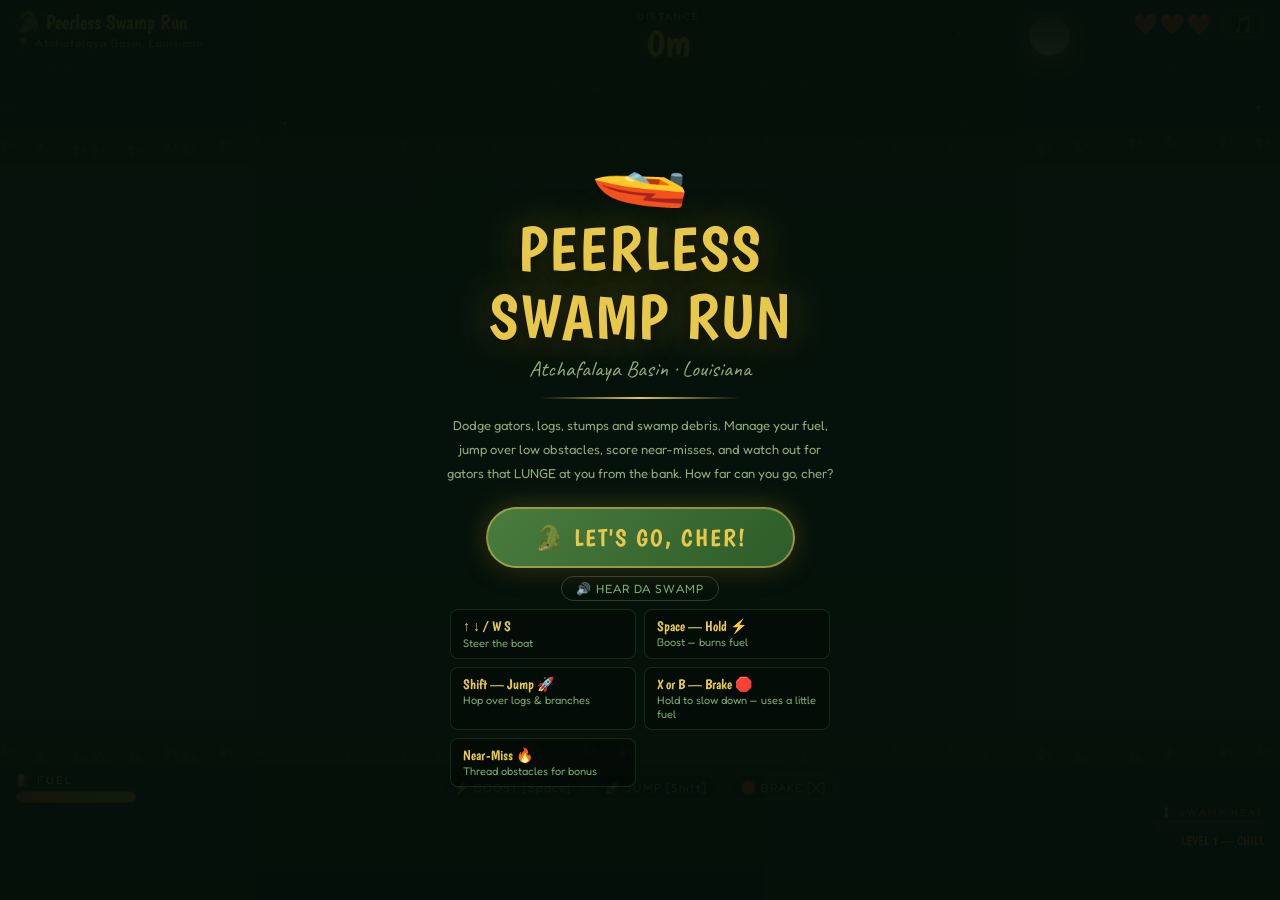
==== index.html @ fcd6c46b "Add files via upload" ====
<!DOCTYPE html>
<html lang="en">
<head>
<meta charset="UTF-8">
<meta name="viewport" content="width=device-width, initial-scale=1.0, user-scalable=no">
<title>Peerless Swamp Run</title>
<style>
  @import url('https://fonts.googleapis.com/css2?family=Boogaloo&family=Caveat:wght@700&family=Fredoka+One&display=swap');
  *{box-sizing:border-box;margin:0;padding:0;}
  body{background:#06100a;overflow:hidden;font-family:'Fredoka One',cursive;}
  canvas{display:block;position:fixed;inset:0;}

  #hud{position:fixed;top:0;left:0;right:0;padding:10px 16px;display:flex;justify-content:space-between;align-items:flex-start;z-index:20;pointer-events:none;background:linear-gradient(180deg,rgba(6,16,10,.92)0%,transparent 100%);}
  #hud-left{display:flex;flex-direction:column;gap:2px;}
  #game-title{font-family:'Boogaloo',cursive;font-size:20px;color:#e8c84a;text-shadow:0 0 14px rgba(232,200,74,.4);}
  #hud-zone{font-size:11px;color:#7aad6a;letter-spacing:1px;}
  #hud-center{text-align:center;}
  #score-label{font-size:10px;color:#7aad6a;letter-spacing:2px;text-transform:uppercase;}
  #score{font-family:'Boogaloo',cursive;font-size:40px;color:#e8c84a;text-shadow:0 0 14px rgba(232,200,74,.4);line-height:1;}
  #hud-right{text-align:right;display:flex;flex-direction:column;gap:3px;align-items:flex-end;}
  #lives{font-size:20px;letter-spacing:2px;}
  #streak-display{font-family:'Boogaloo',cursive;font-size:16px;color:#00ff88;text-shadow:0 0 8px #00ff88;min-height:20px;}

  /* Fuel bar */
  #fuel-wrap{position:fixed;bottom:80px;left:16px;z-index:20;pointer-events:none;}
  #fuel-label{font-size:11px;color:#e8c84a;letter-spacing:2px;margin-bottom:4px;font-family:'Fredoka One',cursive;}
  #fuel-bar-bg{width:120px;height:12px;background:rgba(255,255,255,.08);border-radius:6px;border:1px solid rgba(232,200,74,.3);overflow:hidden;}
  #fuel-bar{height:100%;background:linear-gradient(90deg,#e85a1a,#e8c84a);border-radius:6px;transition:width .05s linear;}
  #fuel-status{font-size:10px;color:#cc4422;margin-top:3px;min-height:14px;font-family:'Fredoka One',cursive;}

  /* Jump / boost status */
  #action-status{position:fixed;bottom:100px;left:50%;transform:translateX(-50%);z-index:20;pointer-events:none;display:flex;gap:12px;}
  .action-chip{font-size:12px;color:#7aad6a;letter-spacing:1px;font-family:'Fredoka One',cursive;background:rgba(0,0,0,.4);padding:4px 10px;border-radius:20px;border:1px solid rgba(100,180,80,.2);}
  .action-chip.ready{color:#e8c84a;border-color:rgba(232,200,74,.4);}
  .action-chip.active{color:#00ff88;border-color:#00ff88;text-shadow:0 0 8px #00ff88;}

  /* Near miss */
  #near-miss{position:fixed;top:50%;left:50%;transform:translate(-50%,-50%);font-family:'Boogaloo',cursive;font-size:42px;color:#e8c84a;text-shadow:0 0 20px rgba(232,200,74,.7);pointer-events:none;z-index:40;opacity:0;}

  /* Gator warning */
  #gator-warn{position:fixed;top:50%;left:50%;transform:translate(-50%,-50%);font-family:'Boogaloo',cursive;font-size:32px;color:#ff2244;text-shadow:0 0 16px #ff2244;pointer-events:none;z-index:40;opacity:0;}

  /* Feedback floaters */
  .floater{position:fixed;font-family:'Boogaloo',cursive;font-size:20px;pointer-events:none;z-index:40;animation:floatUp 1s ease forwards;}
  @keyframes floatUp{0%{opacity:1;transform:translateY(0) scale(1);}50%{transform:translateY(-30px) scale(1.1);}100%{opacity:0;transform:translateY(-70px) scale(0.9);}}

  /* Mobile controls */
  #mobile-ctrl{position:fixed;bottom:20px;left:0;right:0;display:none;justify-content:center;gap:12px;z-index:25;}
  #mobile-ctrl button{width:64px;height:64px;background:rgba(74,124,63,.2);border:1.5px solid rgba(232,200,74,.25);color:#e8c84a;font-size:22px;border-radius:50%;cursor:pointer;-webkit-tap-highlight-color:transparent;user-select:none;}
  #btn-boost-m{background:rgba(200,80,20,.2) !important;border-color:rgba(255,120,40,.4) !important;color:#ff8c44 !important;}
  #btn-jump-m{background:rgba(0,180,100,.15) !important;border-color:rgba(0,255,136,.3) !important;color:#00ff88 !important;}

  /* Screens */
  .scr{position:fixed;inset:0;display:flex;flex-direction:column;align-items:center;justify-content:center;z-index:50;padding:24px;text-align:center;}
  .scr.off{display:none;}
  .scr-bg{position:absolute;inset:0;background:rgba(6,16,10,.94);}
  .scr-content{position:relative;z-index:1;max-width:480px;}
  .main-title{font-family:'Boogaloo',cursive;font-size:clamp(30px,7vw,62px);color:#e8c84a;text-shadow:0 4px 20px rgba(0,0,0,.8),0 0 40px rgba(232,200,74,.4);letter-spacing:2px;line-height:1.1;margin-bottom:4px;}
  .title-sub{font-family:'Caveat',cursive;font-size:clamp(15px,3vw,22px);color:#8fad7a;margin-bottom:8px;}
  .title-divider{width:200px;height:2px;background:linear-gradient(90deg,transparent,#e8c84a,transparent);margin:14px auto;}
  .title-desc{font-size:13px;color:#8fad7a;max-width:400px;line-height:1.85;margin-bottom:22px;}
  .play-btn{font-family:'Boogaloo',cursive;font-size:24px;letter-spacing:2px;background:linear-gradient(135deg,#4a7c3f,#2d5c28);color:#e8c84a;border:2px solid rgba(232,200,74,.5);border-radius:50px;padding:14px 46px;cursor:pointer;box-shadow:0 0 28px rgba(232,200,74,.25),0 6px 20px rgba(0,0,0,.5);transition:all .2s;margin-bottom:14px;}
  .play-btn:hover{transform:scale(1.05);box-shadow:0 0 44px rgba(232,200,74,.5);}
  .controls-grid{display:grid;grid-template-columns:1fr 1fr;gap:8px;max-width:380px;margin:0 auto;}
  .ctrl-chip{background:rgba(0,0,0,.3);border:1px solid rgba(100,160,80,.2);border-radius:8px;padding:8px 12px;text-align:left;}
  .ctrl-key{font-family:'Boogaloo',cursive;font-size:14px;color:#e8c84a;display:block;}
  .ctrl-desc{font-size:11px;color:#7aad6a;display:block;margin-top:1px;}
  .go-title{font-family:'Boogaloo',cursive;font-size:clamp(36px,8vw,70px);color:#c0392b;text-shadow:0 4px 20px rgba(0,0,0,.8);letter-spacing:3px;margin-bottom:4px;}
  .go-reason{font-family:'Caveat',cursive;font-size:20px;color:#8fad7a;margin-bottom:12px;}
  .go-score{font-family:'Boogaloo',cursive;font-size:50px;color:#e8c84a;text-shadow:0 0 20px rgba(232,200,74,.5);margin-bottom:3px;}
  .go-best{font-size:13px;color:#7aad6a;margin-bottom:18px;}
  .go-stats{font-size:13px;color:#8fad7a;line-height:2.4;margin-bottom:20px;}
  .go-stats span{color:#f5e6c8;}
  #retry-screen{position:fixed;inset:0;display:flex;flex-direction:column;align-items:center;justify-content:center;z-index:56;background:rgba(6,16,10,.96);text-align:center;padding:24px;opacity:0;pointer-events:none;transition:opacity .35s;}
  #retry-screen.show{opacity:1;pointer-events:all;}
  #retry-title{font-family:'Boogaloo',cursive;font-size:clamp(32px,7vw,58px);color:#FF8C00;text-shadow:0 0 20px rgba(255,140,0,.5);letter-spacing:3px;margin-bottom:6px;}
  #retry-level{font-family:'Fredoka One',cursive;font-size:15px;color:#7aad6a;margin-bottom:10px;}
  #retry-reason{font-family:'Caveat',cursive;font-size:20px;color:#8fad7a;margin-bottom:20px;max-width:360px;line-height:1.5;}
  #retry-lives{font-size:24px;margin-bottom:18px;letter-spacing:4px;}
  .retry-btn-row{display:flex;gap:12px;justify-content:center;flex-wrap:wrap;}
  .retry-btn{font-family:'Boogaloo',cursive;font-size:20px;letter-spacing:1px;border-radius:50px;padding:12px 32px;cursor:pointer;border:2px solid;transition:all .2s;}
  .retry-btn.yes{background:linear-gradient(135deg,#4a7c3f,#2d5c28);color:#e8c84a;border-color:rgba(232,200,74,.5);box-shadow:0 0 20px rgba(232,200,74,.2);}
  .retry-btn.no{background:transparent;color:#FF4444;border-color:rgba(255,68,68,.4);}
  .retry-btn:hover{transform:scale(1.05);}
  /* Level screens */
  #level-intro{position:fixed;inset:0;display:flex;flex-direction:column;align-items:center;justify-content:center;z-index:55;background:rgba(6,16,10,.96);text-align:center;padding:24px;opacity:0;pointer-events:none;transition:opacity .4s;}
  #level-intro.show{opacity:1;pointer-events:all;}
  #level-num{font-family:'Boogaloo',cursive;font-size:clamp(14px,3vw,18px);color:#7aad6a;letter-spacing:4px;text-transform:uppercase;margin-bottom:4px;}
  #level-name{font-family:'Boogaloo',cursive;font-size:clamp(30px,7vw,60px);color:#e8c84a;text-shadow:0 0 24px rgba(232,200,74,.5);letter-spacing:2px;line-height:1.1;margin-bottom:8px;}
  #level-desc{font-family:'Fredoka One',cursive;font-size:14px;color:#8fad7a;max-width:340px;line-height:1.8;margin-bottom:24px;}
  #level-target{font-family:'Boogaloo',cursive;font-size:18px;color:#FF8C00;margin-bottom:20px;}
  #level-complete{position:fixed;inset:0;display:flex;flex-direction:column;align-items:center;justify-content:center;z-index:55;background:rgba(6,16,10,.96);text-align:center;padding:24px;opacity:0;pointer-events:none;transition:opacity .4s;}
  #level-complete.show{opacity:1;pointer-events:all;}
  #lc-title{font-family:'Boogaloo',cursive;font-size:clamp(36px,8vw,68px);color:#00FF88;text-shadow:0 0 24px rgba(0,255,136,.5);letter-spacing:3px;margin-bottom:6px;}
  #lc-level{font-family:'Fredoka One',cursive;font-size:16px;color:#7aad6a;margin-bottom:14px;}
  #lc-stats{font-family:'Fredoka One',cursive;font-size:13px;color:#8fad7a;line-height:2.4;margin-bottom:20px;background:rgba(0,0,0,.3);border:1px solid rgba(0,255,136,.15);border-radius:10px;padding:12px 20px;text-align:left;}
  #lc-stats span{color:#f5e6c8;}
  #level-progress{position:fixed;top:70px;left:50%;transform:translateX(-50%);z-index:20;pointer-events:none;display:flex;gap:6px;align-items:center;}
  .lp-dot{width:10px;height:10px;border-radius:50%;background:rgba(255,255,255,.15);border:1.5px solid rgba(232,200,74,.3);transition:all .4s;}
  .lp-dot.done{background:#e8c84a;border-color:#e8c84a;box-shadow:0 0 8px rgba(232,200,74,.6);}
  .lp-dot.active{background:#FF8C00;border-color:#FF8C00;box-shadow:0 0 10px rgba(255,140,0,.7);transform:scale(1.3);}
  #heat-wrap{position:fixed;bottom:52px;right:16px;z-index:20;pointer-events:none;text-align:right;}
  #heat-label{font-size:10px;color:#cc6622;letter-spacing:2px;text-transform:uppercase;font-family:'Fredoka One',cursive;margin-bottom:3px;}
  #heat-bar-bg{width:110px;height:10px;background:rgba(255,255,255,.07);border-radius:5px;border:1px solid rgba(200,80,20,.3);overflow:hidden;margin-left:auto;}
  #heat-bar{height:100%;border-radius:5px;background:linear-gradient(90deg,#e8c84a,#FF8C00,#FF2244);width:0%;transition:width .4s ease;}
  #heat-level{font-family:'Boogaloo',cursive;font-size:13px;color:#FF8C00;margin-top:2px;}
  #earl-warning{position:fixed;top:50%;left:50%;transform:translate(-50%,-50%);font-family:'Boogaloo',cursive;font-size:clamp(22px,5vw,38px);color:#FF2244;text-shadow:0 0 24px #FF2244,0 0 50px rgba(255,34,68,.4);pointer-events:none;z-index:42;opacity:0;text-align:center;line-height:1.4;}
  #powerup-hud{position:fixed;top:72px;left:50%;transform:translateX(-50%);z-index:20;pointer-events:none;display:flex;gap:8px;flex-wrap:wrap;justify-content:center;}
  .pu-chip{font-family:'Fredoka One',cursive;font-size:12px;padding:4px 10px;border-radius:16px;border:1.5px solid;display:flex;align-items:center;gap:5px;background:rgba(6,16,10,.85);animation:puPulse 1s ease infinite alternate;}
  @keyframes puPulse{from{opacity:.85;}to{opacity:1;}}
  .pu-bar{height:3px;border-radius:2px;margin-top:2px;transition:width .1s linear;}
  #countdown{position:fixed;inset:0;display:flex;flex-direction:column;align-items:center;justify-content:center;z-index:45;pointer-events:none;opacity:0;transition:opacity .3s;background:rgba(6,16,10,.7);}
  #countdown-num{font-family:'Boogaloo',cursive;font-size:clamp(80px,20vw,150px);color:#e8c84a;text-shadow:0 0 40px rgba(232,200,74,.7);line-height:1;}
  #countdown-tip{font-family:'Fredoka One',cursive;font-size:15px;color:#8fad7a;margin-top:8px;letter-spacing:1px;}
</style>
</head>
<body>
<canvas id="c"></canvas>

<div id="hud">
  <div id="hud-left">
    <div id="game-title">🐊 Peerless Swamp Run</div>
    <div id="hud-zone">📍 Atchafalaya Basin, Louisiana</div>
  </div>
  <div id="hud-center">
    <div id="score-label">Distance</div>
    <div id="score">0m</div>
  </div>
  <div id="hud-right">
    <div style="display:flex;align-items:center;gap:8px;justify-content:flex-end;">
      <div id="lives">❤️❤️❤️</div>
      <button id="music-btn" style="background:rgba(0,0,0,.4);border:1px solid rgba(232,200,74,.3);color:#e8c84a;font-size:16px;border-radius:20px;padding:3px 10px;cursor:pointer;font-family:'Fredoka One',cursive;pointer-events:all;" title="Toggle Music">🎵</button>
    </div>
    <div id="streak-display"></div>
  </div>
</div>

<div id="fuel-wrap">
  <div id="fuel-label">⛽ FUEL</div>
  <div id="fuel-bar-bg"><div id="fuel-bar" style="width:100%"></div></div>
  <div id="fuel-status"></div>
</div>

<div id="action-status">
  <div class="action-chip" id="chip-boost">⚡ BOOST [Space]</div>
  <div class="action-chip" id="chip-jump">🚀 JUMP [Shift]</div>
  <div class="action-chip" id="chip-brake">🛑 BRAKE [X]</div>
</div>

<div id="powerup-hud"></div>
<div id="heat-wrap">
  <div id="heat-label">🌡️ SWAMP HEAT</div>
  <div id="heat-bar-bg"><div id="heat-bar"></div></div>
  <div id="heat-level">LEVEL 1 — CHILL</div>
</div>
<div id="earl-warning">🐊 BIG EARL IS HUNTING YOU 🐊<br><span style="font-size:.6em;color:#FF8C00;">OUTRUN HIM OR BECOME LUNCH</span></div>
<div id="near-miss">NEAR MISS! 🔥</div>
<div id="gator-warn">⚠️ GATOR INCOMING!</div>
<div id="countdown"><div id="countdown-num">3</div><div id="countdown-tip"></div></div>

<div id="mobile-ctrl">
  <button id="btn-up">▲</button>
  <button id="btn-boost-m">⚡ BOOST</button>
  <button id="btn-brake-m" style="background:rgba(200,50,20,.2) !important;border-color:rgba(255,100,50,.4) !important;color:#ff6633 !important;">🛑 BRAKE</button>
  <button id="btn-dn">▼</button>
</div>
<div id="tap-hint" style="position:fixed;bottom:100px;left:50%;transform:translateX(-50%);font-size:12px;color:rgba(138,173,106,.7);letter-spacing:1px;z-index:24;pointer-events:none;font-family:'Fredoka One',cursive;display:none;">TAP SCREEN TO JUMP 🚀</div>

<!-- Title -->
<div class="scr" id="title">
  <div class="scr-bg"></div>
  <div class="scr-content">
    <div style="font-size:clamp(48px,10vw,80px);margin-bottom:4px;">🚤</div>
    <div class="main-title">PEERLESS<br>SWAMP RUN</div>
    <div class="title-sub">Atchafalaya Basin · Louisiana</div>
    <div class="title-divider"></div>
    <div class="title-desc">Dodge gators, logs, stumps and swamp debris. Manage your fuel, jump over low obstacles, score near-misses, and watch out for gators that LUNGE at you from the bank. How far can you go, cher?</div>
    <button class="play-btn" id="s-start">🐊 LET'S GO, CHER!</button>
    <div style="margin-top:-6px;margin-bottom:8px;">
      <button onclick="speakCajun()" style="background:transparent;border:1px solid rgba(138,173,106,.3);color:#7aad6a;font-family:'Fredoka One',cursive;font-size:12px;padding:4px 14px;border-radius:20px;cursor:pointer;letter-spacing:1px;">🔊 HEAR DA SWAMP</button>
    </div>
    <div id="desktop-controls" class="controls-grid">
      <div class="ctrl-chip"><span class="ctrl-key">↑ ↓ / W S</span><span class="ctrl-desc">Steer the boat</span></div>
      <div class="ctrl-chip"><span class="ctrl-key">Space — Hold ⚡</span><span class="ctrl-desc">Boost — burns fuel</span></div>
      <div class="ctrl-chip"><span class="ctrl-key">Shift — Jump 🚀</span><span class="ctrl-desc">Hop over logs & branches</span></div>
      <div class="ctrl-chip"><span class="ctrl-key">X or B — Brake 🛑</span><span class="ctrl-desc">Hold to slow down — uses a little fuel</span></div>
      <div class="ctrl-chip"><span class="ctrl-key">Near-Miss 🔥</span><span class="ctrl-desc">Thread obstacles for bonus</span></div>
    </div>
    <div id="mobile-controls" class="controls-grid" style="display:none;">
      <div class="ctrl-chip"><span class="ctrl-key">▲ ▼ Buttons</span><span class="ctrl-desc">Steer the boat up & down</span></div>
      <div class="ctrl-chip"><span class="ctrl-key">⚡ BOOST — Hold Down</span><span class="ctrl-desc">Hold the boost button to accelerate — drains fuel</span></div>
      <div class="ctrl-chip"><span class="ctrl-key">🛑 BRAKE — Hold Down</span><span class="ctrl-desc">Hold brake button to slow down — uses a little fuel</span></div>
      <div class="ctrl-chip"><span class="ctrl-key">Tap Screen 🚀</span><span class="ctrl-desc">Quick tap anywhere = jump over logs & branches</span></div>
      <div class="ctrl-chip"><span class="ctrl-key">2-Finger Hold</span><span class="ctrl-desc">Two fingers on screen = brake</span></div>
    </div>
  </div>
</div>

<!-- Level Intro Screen -->
<div id="level-intro">
  <div id="level-num">LEVEL 1</div>
  <div id="level-name">BAYOU BACKROADS</div>
  <div style="width:120px;height:2px;background:linear-gradient(90deg,transparent,#e8c84a,transparent);margin:12px auto;"></div>
  <div id="level-desc">A lazy stretch of bayou. Light debris, no gators yet. Get your sea legs, cher.</div>
  <div id="level-target">🏁 Reach 300m to advance</div>
  <button class="play-btn" id="btn-level-start">🚤 LET'S GO!</button>
</div>

<!-- Level Complete Screen -->
<div id="level-complete">
  <div id="lc-title">LEVEL COMPLETE!</div>
  <div id="lc-level">Bayou Backroads cleared 🌿</div>
  <div id="lc-stats"></div>
  <div style="display:flex;gap:12px;justify-content:center;flex-wrap:wrap;margin-top:4px;">
    <button class="play-btn" id="btn-next-level">➡️ NEXT LEVEL</button>
    <button class="play-btn" id="btn-replay-level" style="background:linear-gradient(135deg,#2a5c3f,#1a3c28);">🔄 REPLAY LEVEL</button>
    <button class="play-btn" id="btn-quit-level" style="background:transparent;border:2px solid rgba(255,68,68,.4);color:#FF4444;box-shadow:none;">🚪 QUIT</button>
  </div>
</div>

<!-- Level Progress dots (shown during gameplay) -->
<div id="level-progress"></div>

<!-- Retry Screen -->
<div id="retry-screen">
  <div id="retry-title">WRECKED! 🚤💥</div>
  <div id="retry-level">Level 1 — Bayou Backroads</div>
  <div id="retry-reason">The swamp got ya, cher.</div>
  <div id="retry-lives">❤️❤️❤️</div>
  <div style="font-family:'Fredoka One',cursive;font-size:13px;color:#FF8C00;margin-bottom:18px;">⚠️ ONE RETRY PER LEVEL — USE IT WISELY</div>
  <div class="retry-btn-row">
    <button class="retry-btn yes" id="btn-retry">🔄 TRY AGAIN</button>
    <button class="retry-btn no" id="btn-no-retry">💀 GIVE UP</button>
  </div>
</div>

<!-- Game Over -->
<div class="scr off" id="gameover">
  <div class="scr-bg"></div>
  <div class="scr-content">
    <div class="go-title">BOAT WRECKED!</div>
    <div class="go-reason" id="go-reason">The swamp got ya, cher.</div>
    <div id="go-score-wrap" style="margin-bottom:6px;">
      <div id="go-score" style="font-family:Boogaloo,cursive;font-size:50px;color:#e8c84a;text-shadow:0 0 20px rgba(232,200,74,.5);">0m</div>
      <div id="go-heat" style="font-family:Fredoka One,cursive;font-size:13px;color:#FF8C00;margin-top:-4px;letter-spacing:1px;"></div>
    </div>
    <div id="go-close-to-best" style="font-family:Fredoka One,cursive;font-size:13px;color:#FF8C00;margin-bottom:6px;min-height:20px;"></div>
    <div id="go-best" style="font-size:13px;color:#7aad6a;margin-bottom:14px;"></div>
    <div id="go-score-breakdown" style="background:rgba(0,0,0,.3);border:1px solid rgba(232,200,74,.15);border-radius:10px;padding:12px 18px;margin-bottom:14px;text-align:left;font-family:Fredoka One,cursive;font-size:13px;color:#8fad7a;line-height:2.2;"></div>
    <div id="go-stats" style="font-size:13px;color:#8fad7a;line-height:2.2;margin-bottom:14px;"></div>
    <button class="play-btn" id="s-restart" style="font-size:22px;padding:14px 40px;">🚤 ONE MORE RUN!</button>
  </div>
</div>

<script>
const C = document.getElementById('c');
const X = C.getContext('2d');

function resize() { C.width = window.innerWidth; C.height = window.innerHeight; initLayout(); }
window.addEventListener('resize', resize);

let WATER_TOP, WATER_BOT, LANE_H, LANE_TOPS;
const LANE_COUNT = 5;
const IS_MOBILE = ('ontouchstart' in window) || (window.innerWidth < 600);

function initLayout() {
  WATER_TOP = C.height * 0.18;
  WATER_BOT = C.height * 0.82;
  LANE_H = (WATER_BOT - WATER_TOP) / LANE_COUNT;
  LANE_TOPS = Array.from({length:LANE_COUNT},(_,i)=>WATER_TOP+i*LANE_H);
}
resize();

// ── GAME STATE ────────────────────────────────────────────────────────────────
const LS_BEST = 'peerlessSwampBest2'; // v2 resets old best (pts-based now)
let gs = {
  running:false, score:0, dist:0, bonusScore:0, lives:3, speed:4, naturalSpeed:4, maxSpeed:13,
  frame:0, bestScore: parseInt(localStorage.getItem(LS_BEST)||'0'), deathReason:'',
  fuel:100, maxFuel:100, fuelDraining:false,
  nearMissStreak:0, nearMissTimer:0,
  gatorsDodged:0, collectibles:0, jumps:0, nearmisses:0,
  invincible:0, lastSign:0, signInterval:700,
};

// ── INPUT ─────────────────────────────────────────────────────────────────────
const keys = {};
window.addEventListener('keydown', e => { keys[e.key] = true; if([' ','ArrowUp','ArrowDown','Shift','x','X','b','B'].includes(e.key))e.preventDefault(); });
window.addEventListener('keyup', e => keys[e.key] = false);

// ── MOBILE TOUCH CONTROLS ─────────────────────────────────────────────────────
// Tap anywhere on the canvas = jump. Swipe up/down = steer. Hold = boost.
let touchStartY = null, touchStartTime = 0, touchId = null, touchLongPressTimer = null;
let swipeActive = false;

document.getElementById('c').addEventListener('touchstart', e => {
  e.preventDefault();
  const t = e.changedTouches[0];
  touchStartY = t.clientY;
  touchStartTime = Date.now();
  touchId = t.identifier;
  swipeActive = false;
  // If second finger = brake
  if (e.touches.length >= 2) { mb.brake = true; return; }
  // Long press timer: after 300ms without movement = boost
  touchLongPressTimer = setTimeout(() => {
    if (!swipeActive && gs.running) mb.boost = true;
  }, 300);
}, { passive: false });

document.getElementById('c').addEventListener('touchmove', e => {
  e.preventDefault();
  if (touchLongPressTimer) { clearTimeout(touchLongPressTimer); touchLongPressTimer = null; }
  for (let t of e.changedTouches) {
    if (t.identifier !== touchId) continue;
    const dy = t.clientY - touchStartY;
    if (Math.abs(dy) > 12) {
      swipeActive = true;
      if (dy < 0) { mb.up = true; mb.dn = false; }
      else { mb.dn = true; mb.up = false; }
    }
  }
}, { passive: false });

document.getElementById('c').addEventListener('touchend', e => {
  e.preventDefault();
  mb.up = false; mb.dn = false;
  const duration = Date.now() - touchStartTime;
  // Short tap (no swipe, under 300ms) = jump
  if (!swipeActive && duration < 300 && !player.jumping && gs.running) {
    keys['Shift'] = true;
    setTimeout(() => { keys['Shift'] = false; }, 80);
  }
  // Release brake when fingers lift
  if (e.touches.length < 2) mb.brake = false;
  // Long press released = stop boost
  mb.boost = false;
  swipeActive = false; touchId = null;
}, { passive: false });
const mb = {up:false,dn:false,boost:false,jump:false,brake:false};
function bindBtn(id,k){
  const el=document.getElementById(id);
  ['touchstart','mousedown'].forEach(ev=>el.addEventListener(ev,e=>{e.preventDefault();mb[k]=true;},{passive:false}));
  ['touchend','mouseup','touchcancel'].forEach(ev=>el.addEventListener(ev,e=>{e.preventDefault();mb[k]=false;},{passive:false}));
}
bindBtn('btn-up','up');bindBtn('btn-dn','dn');bindBtn('btn-boost-m','boost');bindBtn('btn-brake-m','brake');
if('ontouchstart' in window){
  document.getElementById('mobile-ctrl').style.display='flex';
  document.getElementById('tap-hint').style.display='block';
  document.getElementById('chip-jump').textContent='🚀 TAP TO JUMP';
  // Show mobile controls, hide desktop on title screen
  document.getElementById('mobile-controls').style.display='grid';
  document.getElementById('desktop-controls').style.display='none';
}

// ── PLAYER ────────────────────────────────────────────────────────────────────
const player = {x:160,y:0,vy:0,w:90,h:32,bobble:0,trail:[],
  jumping:false,jumpVy:0,jumpZ:0, // Z = height above water
  boosting:false,boostTimer:0,boostCooldown:0,
  hit:false,hitTimer:0,
};

function initPlayer(){
  player.y=WATER_TOP+(WATER_BOT-WATER_TOP)/2;
  player.vy=0;player.jumping=false;player.jumpVy=0;player.jumpZ=0;
  player.boosting=false;player.boostTimer=0;player.boostCooldown=0;player.braking=false;
  player.hit=false;player.hitTimer=0;player.trail=[];player.bobble=0;
}

// ── OBSTACLES ─────────────────────────────────────────────────────────────────
const OBS = [
  {id:'gator',  w:90, h:28, jumpable:false, lunge:false, pts:10, label:'Big Earl 🐊'},
  {id:'gator',  w:90, h:28, jumpable:false, lunge:true,  pts:15, label:'Lunging Gator 🐊'},
  {id:'log',    w:120,h:22, jumpable:true,  lunge:false, pts:5,  label:'Cypress Log 🪵'},
  {id:'stump',  w:44, h:44, jumpable:false, lunge:false, pts:7,  label:"Ol' Stump 🌿"},
  {id:'branch', w:100,h:16, jumpable:true,  lunge:false, pts:5,  label:'Swamp Branch 🌿'},
  {id:'debris', w:32, h:32, jumpable:false, lunge:false, pts:6,  label:'Crawfish Trap 🦞'},
  {id:'barrel', w:36, h:40, jumpable:false, lunge:false, pts:8,  label:'Mystery Barrel 🛢️'},
  {id:'lily',   w:50, h:16, jumpable:true,  lunge:false, pts:3,  label:'Lily Pad 🌸'},
];

let obstacles=[], collectibles=[], signs=[], bgScroll=0;
let obTick=0;

const SIGN_TEXTS=['GATOR CROSSING 🐊','WATCH YO SELF','BEWARE BIG EARL','NO WAKE ZONE... LOL','CAJUN COUNTRY 🌶️','TURN BACK NOW','THEM GATORS HUNGRY','BON CHANCE, CHER','LAST STOP B4 DA SWAMP','WATCH OUT 4 STUMPS','LAISSEZ LES BONS TEMPS','GATOR BAIT SOLD HERE','MERCI BEAUCOUP'];
const LOOT=[{emoji:'🦞',pts:50,label:'+50 Crawfish!'},{emoji:'🍩',pts:30,label:'+30 Beignet!'},{emoji:'🍺',pts:20,label:'+20 Abita!'}];

// ── POWER-UPS ─────────────────────────────────────────────────────────────────
// weight: higher = more common. fuel+magnet=4, shield+slowmo=2, repellent=1, repair=0.5
const POWERUPS = [
  { id:'fuel',      emoji:'⛽', label:'FUEL CAN!',        color:'#e8c84a', border:'#b89830', duration:0,    weight:4, desc:'Tank refilled!' },
  { id:'magnet',    emoji:'🧲', label:'MAGNET!',          color:'#00CFFF', border:'#0088bb', duration:6000, weight:4, desc:'Goodies fly to you!' },
  { id:'shield',    emoji:'🛡️', label:'SHIELD!',          color:'#7B68EE', border:'#5548bb', duration:5000, weight:2, desc:'One hit blocked!' },
  { id:'slowmo',    emoji:'🐢', label:'SLOW-MO!',         color:'#00FF88', border:'#00aa55', duration:4000, weight:2, desc:'Swamp slows down!' },
  { id:'repellent', emoji:'🦟', label:'GATOR REPELLENT!', color:'#FF8C00', border:'#cc6600', duration:5000, weight:1, desc:'Gators scatter!' },
  { id:'repair',    emoji:'🔧', label:'REPAIR KIT!',      color:'#FF2244', border:'#aa0022', duration:0,    weight:0.5, desc:'+1 Life restored!' },
];

let powerups = []; // active on-screen power-up items
let activePU = {}; // currently active effects: { id: expiresAt }
let puTick = 0;
const PU_SPAWN_INTERVAL = 420;
let healthPackSpawned = false; // one guaranteed health pack per level

function spawnHealthPack() {
  // Spawn at ~halfway through the level in a random lane
  const lane = Math.floor(Math.random() * LANE_COUNT);
  powerups.push({
    id:'healthpack', emoji:'❤️', label:'HEALTH PACK!',
    color:'#FF2244', border:'#aa0022', duration:0, weight:0,
    x: C.width + 30 + (IS_MOBILE ? C.width * 0.35 : 0),
    y: LANE_TOPS[lane] + LANE_H / 2,
    bob: Math.random() * Math.PI * 2,
    glow: 0,
    isHealthPack: true,
  });
  healthPackSpawned = true;
} // frames between power-up spawns

function puWeightedRandom() {
  const total = POWERUPS.reduce((s,p) => s + p.weight, 0);
  let r = Math.random() * total;
  for (const p of POWERUPS) { r -= p.weight; if (r <= 0) return p; }
  return POWERUPS[0];
}

function spawnPowerup() {
  if (Math.random() > 0.55) return; // 45% chance each interval
  const def = puWeightedRandom();
  const lane = Math.floor(Math.random() * LANE_COUNT);
  powerups.push({
    ...def,
    x: C.width + 30 + (IS_MOBILE ? C.width * 0.35 : 0),
    y: LANE_TOPS[lane] + LANE_H / 2,
    bob: Math.random() * Math.PI * 2,
    glow: 0,
  });
}

function collectPowerup(pu) {
  const now = Date.now();
  if (pu.isHealthPack || pu.id === 'healthpack') {
    if (gs.lives < 3) {
      gs.lives++;
      floatText('❤️ +1 HP!', player.x - 40, player.y - 65, '#FF2244');
    } else {
      gs.bonusScore += 150;
      floatText('❤️ FULL HP! +150 BONUS!', player.x - 70, player.y - 65, '#FF2244');
    }
    return;
  }
  if (pu.id === 'fuel') {
    gs.fuel = Math.min(gs.maxFuel, gs.fuel + 60);
    floatText('⛽ +FUEL!', player.x - 40, player.y - 60, pu.color);
  } else if (pu.id === 'repair') {
    if (gs.lives < 3) { gs.lives++; floatText('🔧 +1 LIFE!', player.x - 40, player.y - 60, pu.color); }
    else { gs.bonusScore += 100; floatText('🔧 +100 BONUS!', player.x - 40, player.y - 60, pu.color); }
  } else {
    activePU[pu.id] = now + pu.duration;
    floatText(pu.emoji + ' ' + pu.label, player.x - 60, player.y - 60, pu.color);
  }
  updatePUHud();
}

function updatePUHud() {
  const hud = document.getElementById('powerup-hud');
  hud.innerHTML = '';
  const now = Date.now();
  for (const [id, expiresAt] of Object.entries(activePU)) {
    if (now >= expiresAt) { delete activePU[id]; continue; }
    const def = POWERUPS.find(p => p.id === id);
    if (!def) continue;
    const pct = Math.max(0, (expiresAt - now) / def.duration * 100);
    const chip = document.createElement('div');
    chip.className = 'pu-chip';
    chip.style.color = def.color;
    chip.style.borderColor = def.border;
    chip.innerHTML = `${def.emoji} <span>${def.id.toUpperCase()}</span><div class="pu-bar" style="width:${pct}%;background:${def.color};"></div>`;
    hud.appendChild(chip);
  }
}

function isPUActive(id) {
  return activePU[id] && Date.now() < activePU[id];
}

function spawnObs(){
  // Filter gators based on current level's gatorChance
  const lv = LEVELS[currentLevel];
  const pool = OBS.filter(o => o.id !== 'gator' || Math.random() < lv.gatorChance);
  const safePool = pool.length > 0 ? pool : [OBS[1]]; // fallback to log
  const def = safePool[Math.floor(Math.random()*safePool.length)];
  const lane = Math.floor(Math.random()*LANE_COUNT);
  const laneY = LANE_TOPS[lane]+LANE_H/2;
  // Gator lunge: starts at bank, lunges to player lane
  let startY = laneY, targetY = null;
  if(def.lunge){
    startY = Math.random()>0.5 ? WATER_TOP+12 : WATER_BOT-12;
    targetY = LANE_TOPS[Math.floor(Math.random()*LANE_COUNT)]+LANE_H/2;
  }
  obstacles.push({
    ...def, x:C.width+def.w+(IS_MOBILE ? C.width*0.35 : 0), y:startY,
    targetY, lunging:false, lungeTimer:0, lungeWarned:false,
    wobble:Math.random()*Math.PI*2, wSpd:.03+Math.random()*.03,
    animF:0, z:0,
    nearMissChecked:false,
  });
}

function spawnLoot(){
  if(Math.random()>0.4)return;
  const def=LOOT[Math.floor(Math.random()*LOOT.length)];
  const lane=Math.floor(Math.random()*LANE_COUNT);
  collectibles.push({...def,x:C.width+20+(IS_MOBILE?C.width*0.35:0),y:LANE_TOPS[lane]+LANE_H/2,bob:Math.random()*Math.PI*2});
}

// ── BACKGROUND ────────────────────────────────────────────────────────────────
let trees=[], fireflies=[];
function initBG(){
  trees=[];fireflies=[];
  for(let i=0;i<20;i++){
    trees.push({x:i*(C.width/8)+Math.random()*80,h:60+Math.random()*80,w:28+Math.random()*36,col:['#1a3310','#1e3d14','#162d0e'][Math.floor(Math.random()*3)],bank:'top',hasMoss:Math.random()>.4});
    trees.push({x:i*(C.width/8)+Math.random()*80,h:60+Math.random()*80,w:28+Math.random()*36,col:['#1a3310','#1e3d14','#162d0e'][Math.floor(Math.random()*3)],bank:'bot',hasMoss:Math.random()>.4});
  }
  for(let i=0;i<10;i++) fireflies.push({x:Math.random()*C.width,y:0,phase:Math.random()*Math.PI*2});
}

// ── DRAW BACKGROUND ───────────────────────────────────────────────────────────
function drawBG(){
  const W=C.width,H=C.height;
  // Sky
  const sg=X.createLinearGradient(0,0,0,WATER_TOP);sg.addColorStop(0,'#050c08');sg.addColorStop(1,'#0a1c0f');
  X.fillStyle=sg;X.fillRect(0,0,W,WATER_TOP);
  // Bottom sky
  const bg=X.createLinearGradient(0,WATER_BOT,0,H);bg.addColorStop(0,'#0a1c0f');bg.addColorStop(1,'#050c08');
  X.fillStyle=bg;X.fillRect(0,WATER_BOT,W,H-WATER_BOT);
  // Moon
  X.fillStyle='#f5e6c8';X.shadowColor='#f5e6c8';X.shadowBlur=30;
  X.beginPath();X.arc(W*.82,WATER_TOP*.22,20,0,Math.PI*2);X.fill();X.shadowBlur=0;
  // Stars
  for(let i=0;i<50;i++){const sx=(Math.sin(i*127.3)*.5+.5)*W,sy=(Math.cos(i*311.7)*.5+.5)*WATER_TOP*.9;const a=.3+Math.sin(gs.frame*.02+i)*.25;X.fillStyle=`rgba(245,230,200,${a})`;X.beginPath();X.arc(sx,sy,i%5===0?1.5:.7,0,Math.PI*2);X.fill();}
  // Fireflies
  fireflies.forEach((f,i)=>{f.phase+=.04;f.x-=gs.speed*.1;if(f.x<-10)f.x=W+10;f.y=WATER_TOP-15-Math.abs(Math.sin(f.phase))*35;const fa=Math.abs(Math.sin(f.phase*1.3));if(fa>.5){X.fillStyle=`rgba(200,255,100,${fa*.8})`;X.shadowColor='rgba(200,255,100,.8)';X.shadowBlur=8;X.beginPath();X.arc(f.x,f.y,2,0,Math.PI*2);X.fill();X.shadowBlur=0;}});

  // Water
  const wg=X.createLinearGradient(0,WATER_TOP,0,WATER_BOT);wg.addColorStop(0,'#0b2e1d');wg.addColorStop(.5,'#0e3824');wg.addColorStop(1,'#0a2a1a');
  X.fillStyle=wg;X.fillRect(0,WATER_TOP,W,WATER_BOT-WATER_TOP);
  // Lane dashes
  for(let i=1;i<LANE_COUNT;i++){X.strokeStyle='rgba(255,255,255,.03)';X.lineWidth=1;X.setLineDash([14,22]);X.beginPath();X.moveTo(0,WATER_TOP+i*LANE_H);X.lineTo(W,WATER_TOP+i*LANE_H);X.stroke();X.setLineDash([]);}
  // Water ripples
  const sc=bgScroll%80;
  for(let i=0;i<10;i++){const ry=WATER_TOP+(i/10)*(WATER_BOT-WATER_TOP)+8;const rx=(i*139-sc*2)%(W+60)-30;X.strokeStyle=`rgba(255,255,255,${.025+Math.sin(gs.frame*.04+i)*.015})`;X.lineWidth=1.2;X.beginPath();X.moveTo(rx,ry);X.quadraticCurveTo(rx+18,ry-3,rx+36,ry);X.stroke();}
  // Fog wisps
  for(let i=0;i<3;i++){const fx=((i*280-bgScroll*.25)%(W+200))-100;const fy=WATER_TOP+(i%2===0?18:WATER_BOT-WATER_TOP-36);const fg=X.createRadialGradient(fx,fy,0,fx,fy,70);fg.addColorStop(0,'rgba(100,150,80,.06)');fg.addColorStop(1,'transparent');X.fillStyle=fg;X.beginPath();X.ellipse(fx,fy,110,22,0,0,Math.PI*2);X.fill();}

  // Banks
  X.fillStyle='#162810';X.fillRect(0,WATER_TOP-26,W,30);X.fillRect(0,WATER_BOT-2,W,30);
  // Bank grass
  X.fillStyle='#2d4a1e';
  for(let i=0;i<32;i++){const gx=((i*91-bgScroll*.75)%(W+30))-15;const gy1=WATER_TOP-8+Math.sin(i*1.3)*5;const gy2=WATER_BOT+8+Math.sin(i*1.7)*5;[[-4,-13,4,-13],[8,-11,12,-11]].forEach(([ax,ay,bx,by])=>{X.beginPath();X.moveTo(gx,gy1);X.lineTo(gx+ax,gy1+ay);X.lineTo(gx+bx,gy1+by);X.fill();X.beginPath();X.moveTo(gx,gy2);X.lineTo(gx+ax,gy2-ay);X.lineTo(gx+bx,gy2-by);X.fill();});}

  // Trees
  trees.forEach(t=>{
    const tx=((t.x-bgScroll*.55)%(W+t.w*2+40))-t.w;
    if(tx<-t.w-10||tx>W+10)return;
    const isTop=t.bank==='top';const ty=isTop?WATER_TOP-10:WATER_BOT+10;const dir=isTop?-1:1;
    X.fillStyle='#120e06';X.fillRect(tx+t.w/2-4,ty,4,dir*t.h);
    X.fillStyle=t.col;X.beginPath();X.ellipse(tx+t.w/2,ty+dir*(t.h*.5),t.w/2,t.h*.6,0,0,Math.PI*2);X.fill();
    X.fillStyle='rgba(0,0,0,.18)';X.beginPath();X.ellipse(tx+t.w/2+7,ty+dir*(t.h*.55),t.w/3,t.h*.42,.15,0,Math.PI*2);X.fill();
    if(t.hasMoss){X.strokeStyle='#3a5a20';X.lineWidth=2;for(let m=0;m<3;m++){const mx=tx+t.w*.2+m*t.w*.25;const mlen=14+Math.sin(gs.frame*.02+m)*4;X.beginPath();X.moveTo(mx,ty+dir*t.h*.35);X.bezierCurveTo(mx-3,ty+dir*t.h*.35+dir*mlen*.5,mx+3,ty+dir*t.h*.35+dir*mlen*.5,mx,ty+dir*t.h*.35+dir*mlen);X.stroke();}}
  });

  // Signs
  signs.forEach((s,i)=>{
    s.x-=gs.speed*.65;if(s.x<-200){signs.splice(i,1);return;}
    X.fillStyle='#2a1208';X.fillRect(s.x+12,WATER_TOP-68,6,62);X.fillRect(s.x+12,WATER_BOT+4,6,58);
    X.fillStyle='#7a5810';X.beginPath();X.roundRect(s.x,WATER_TOP-78,170,28,4);X.fill();
    X.strokeStyle='#c8941e';X.lineWidth=1.5;X.beginPath();X.roundRect(s.x,WATER_TOP-78,170,28,4);X.stroke();
    X.fillStyle='#f5e6c8';X.font='bold 12px Fredoka One,cursive';X.textAlign='center';X.textBaseline='middle';
    X.fillText(s.text,s.x+85,WATER_TOP-64);X.textAlign='left';X.textBaseline='alphabetic';
  });
}

// ── DRAW OBSTACLES ────────────────────────────────────────────────────────────
function drawObs(ob){
  ob.wobble+=ob.wSpd;ob.animF++;
  const bY=Math.sin(ob.wobble)*3;
  const cx=ob.x, cy=ob.y+bY-ob.z; // z lifts up when jumping (player)
  const alpha=ob.lunging&&!ob.lungeWarned?0.5:1;
  X.globalAlpha=alpha;
  const mobScale = IS_MOBILE ? 1.18 : 1;
  X.save();X.translate(cx,cy);X.scale(mobScale, mobScale);

  if(ob.id==='gator'){
    // Lunge warning pulse
    if(ob.lunge&&!ob.lunging&&ob.x<C.width*.6){
      const pulse=Math.abs(Math.sin(gs.frame*.2));
      X.shadowColor='#FF2244';X.shadowBlur=10+pulse*10;
    }
    X.fillStyle='#2a5218';X.beginPath();X.ellipse(0,0,ob.w/2,ob.h/2,0,0,Math.PI*2);X.fill();
    X.fillStyle='#345e20';X.beginPath();X.ellipse(-ob.w/2+8,0,20,ob.h/2-2,0,0,Math.PI*2);X.fill();
    X.fillStyle='#2d5018';X.beginPath();X.ellipse(-ob.w/2-6,0,14,ob.h/4,0,0,Math.PI*2);X.fill();
    X.fillStyle='#f5e6c8';for(let t=-4;t<=4;t+=4){X.beginPath();X.moveTo(-ob.w/2-6,t-3);X.lineTo(-ob.w/2-14,t-5);X.lineTo(-ob.w/2-6,t+3);X.fill();}
    X.fillStyle='#ff4400';X.shadowColor='#ff4400';X.shadowBlur=8;X.beginPath();X.arc(-ob.w/2+14,-ob.h/4,4,0,Math.PI*2);X.fill();X.fillStyle='#000';X.shadowBlur=0;X.beginPath();X.arc(-ob.w/2+14,-ob.h/4,2,0,Math.PI*2);X.fill();
    X.fillStyle='#1e3d12';for(let r=-20;r<30;r+=14){X.beginPath();X.moveTo(r,-ob.h/2-2);X.lineTo(r+5,-ob.h/2-8);X.lineTo(r+10,-ob.h/2-2);X.fill();}
    X.fillStyle='#2a5218';X.beginPath();X.moveTo(ob.w/2-10,0);X.quadraticCurveTo(ob.w/2+18,-8+Math.sin(ob.animF*.1)*7,ob.w/2+28,0);X.lineTo(ob.w/2,0);X.fill();
    X.shadowBlur=0;

  }else if(ob.id==='log'){
    X.fillStyle='#5a3010';X.beginPath();X.ellipse(0,0,ob.w/2,ob.h/2,0,0,Math.PI*2);X.fill();
    X.strokeStyle='#3d2008';X.lineWidth=2;[ob.w/2-4,ob.w/2-10].forEach(r=>{X.beginPath();X.ellipse(0,0,r,ob.h/2-3,0,0,Math.PI*2);X.stroke();});
    X.fillStyle='#7a4820';X.beginPath();X.ellipse(-ob.w/2,0,10,ob.h/2,0,0,Math.PI*2);X.fill();
    X.fillStyle='#3a6a20';X.globalAlpha=.65;X.beginPath();X.ellipse(10,-ob.h/2+2,22,5,0,0,Math.PI*2);X.fill();X.globalAlpha=1;

  }else if(ob.id==='stump'){
    X.fillStyle='#3a2010';X.beginPath();X.ellipse(0,4,ob.w/2,ob.h/2-4,0,0,Math.PI*2);X.fill();
    X.fillStyle='#5a3818';X.beginPath();X.ellipse(0,-4,ob.w/2-2,ob.h/2-8,0,0,Math.PI*2);X.fill();
    X.strokeStyle='#2a1808';X.lineWidth=1.5;X.beginPath();X.ellipse(0,-4,ob.w/2-2,ob.h/2-8,0,0,Math.PI*2);X.stroke();
    for(let r=3;r<ob.w/2-4;r+=5){X.strokeStyle=`rgba(40,20,8,.35)`;X.lineWidth=1;X.beginPath();X.ellipse(0,-4,r,(ob.h/2-8)*r/(ob.w/2-2),0,0,Math.PI*2);X.stroke();}
    X.fillStyle='#3a6a20';X.globalAlpha=.8;X.beginPath();X.ellipse(0,-ob.h/2+4,ob.w/2-4,7,0,0,Math.PI*2);X.fill();X.globalAlpha=1;

  }else if(ob.id==='branch'){
    X.strokeStyle='#3a2010';X.lineWidth=ob.h;X.lineCap='round';X.beginPath();X.moveTo(-ob.w/2,0);X.quadraticCurveTo(0,-7,ob.w/2,4);X.stroke();
    X.strokeStyle='#2a1808';X.lineWidth=ob.h-4;X.beginPath();X.moveTo(-ob.w/2,0);X.quadraticCurveTo(0,-7,ob.w/2,4);X.stroke();
    X.strokeStyle='#3a2010';X.lineWidth=4;X.beginPath();X.moveTo(-10,-4);X.lineTo(-22,-18);X.stroke();X.beginPath();X.moveTo(18,0);X.lineTo(28,-16);X.stroke();

  }else if(ob.id==='debris'){
    X.fillStyle='#7a6030';X.beginPath();X.roundRect(-ob.w/2,-ob.h/2,ob.w,ob.h,4);X.fill();
    X.strokeStyle='#5a4820';X.lineWidth=2;X.beginPath();X.roundRect(-ob.w/2,-ob.h/2,ob.w,ob.h,4);X.stroke();
    X.strokeStyle='rgba(0,0,0,.3)';X.lineWidth=1;for(let n=-8;n<12;n+=8){X.beginPath();X.moveTo(n,-ob.h/2+3);X.lineTo(n-5,ob.h/2-3);X.stroke();}

  }else if(ob.id==='lily'){
    X.fillStyle='#2d7020';X.globalAlpha=.88;X.beginPath();X.ellipse(0,0,ob.w/2,ob.h/2,0,0,Math.PI*2);X.fill();X.globalAlpha=1;
    X.fillStyle='#ff88aa';X.beginPath();X.arc(0,0,5,0,Math.PI*2);X.fill();

  }else if(ob.id==='barrel'){
    X.fillStyle='#4a3818';X.beginPath();X.ellipse(0,4,ob.w/2,ob.h/2-4,0,0,Math.PI*2);X.fill();
    X.fillStyle='#3a2c12';X.fillRect(-ob.w/2+2,-ob.h/2+6,ob.w-4,ob.h-12);
    X.strokeStyle='#6a5020';X.lineWidth=4;[-8,0,8].forEach(hy=>{X.beginPath();X.moveTo(-ob.w/2+2,hy);X.lineTo(ob.w/2-2,hy);X.stroke();});
    X.fillStyle='#4a3818';X.beginPath();X.ellipse(0,-ob.h/2+6,ob.w/2-2,8,0,0,Math.PI*2);X.fill();
    X.fillStyle='rgba(0,200,100,.4)';X.beginPath();X.arc(5,ob.h/2-2,4,0,Math.PI*2);X.fill();
  }

  X.restore();
  X.globalAlpha=1;

  // Jumpable indicator — pulsing glow + JUMP label
  if(ob.jumpable){
    const jp=Math.abs(Math.sin(ob.animF*.08))*.5+.4;
    X.strokeStyle='rgba(0,255,136,'+jp+')';X.lineWidth=2.5;
    X.beginPath();X.arc(cx,cy,ob.w/2+8,0,Math.PI*2);X.stroke();
    X.font='bold 11px Fredoka One,cursive';
    X.fillStyle='rgba(0,255,136,'+(jp+.2)+')';
    X.textAlign='center';X.textBaseline='alphabetic';
    X.shadowColor='#00ff88';X.shadowBlur=6;
    X.fillText('JUMP!',cx,cy-ob.h/2-14);
    X.shadowBlur=0;X.textAlign='left';
  }

  // Water splash ring under obstacle
  X.strokeStyle='rgba(100,200,150,.07)';X.lineWidth=2;X.beginPath();X.ellipse(cx,cy+ob.h/2,ob.w/2+4,6,0,0,Math.PI*2);X.stroke();
}

// ── DRAW PLAYER ───────────────────────────────────────────────────────────────
function drawPlayer(){
  const bY=Math.sin(player.bobble)*2.5;
  player.bobble+=.07;
  const px=player.x, py=player.y+bY-player.jumpZ;

  // Wake trail
  if(!player.jumping){player.trail.push({x:px-player.w/2,y:py,age:0});}
  player.trail=player.trail.filter(t=>t.age<28);
  player.trail.forEach(t=>{t.age++;const a=(1-t.age/28)*.22;X.fillStyle=`rgba(150,220,180,${a})`;X.beginPath();X.ellipse(t.x,t.y,11+t.age*.5,3.5+t.age*.1,0,0,Math.PI*2);X.fill();X.strokeStyle=`rgba(180,240,200,${a*.5})`;X.lineWidth=1;X.beginPath();X.moveTo(t.x,t.y);X.lineTo(t.x-t.age*1.4,t.y-t.age*.45);X.stroke();X.beginPath();X.moveTo(t.x,t.y);X.lineTo(t.x-t.age*1.4,t.y+t.age*.45);X.stroke();});

  // Boost flame
  if(player.boosting){const fl=Math.random();X.fillStyle=`rgba(255,${80+fl*120},0,${.7+fl*.3})`;X.beginPath();X.moveTo(px-player.w/2-4,py-6);X.lineTo(px-player.w/2-18-fl*14,py);X.lineTo(px-player.w/2-4,py+6);X.fill();}
  // Brake spray — water churning behind boat
  if(player.braking){
    for(let i=0;i<3;i++){
      const spx=px-player.w/2-Math.random()*20;
      const spy=py+(Math.random()-0.5)*player.h;
      X.fillStyle=`rgba(100,220,180,${0.4+Math.random()*0.4})`;
      X.beginPath();X.arc(spx,spy,2+Math.random()*3,0,Math.PI*2);X.fill();
    }
  }

  // Jump shadow on water
  if(player.jumping&&player.jumpZ>2){X.fillStyle=`rgba(0,0,0,${.2+player.jumpZ/80*.25})`;X.beginPath();X.ellipse(px,player.y+bY,player.w/2*(1-player.jumpZ/80*.3),6*(1-player.jumpZ/80*.4),0,0,Math.PI*2);X.fill();}

  // Shield aura
  if(isPUActive('shield')){
    const sa=Math.abs(Math.sin(gs.frame*.08))*.4+.4;
    X.strokeStyle=`rgba(123,104,238,${sa})`;X.lineWidth=3;X.shadowColor='#7B68EE';X.shadowBlur=14;
    X.beginPath();X.ellipse(px,py,player.w/2+12,player.h/2+12,0,0,Math.PI*2);X.stroke();X.shadowBlur=0;
  }
  // Slow-mo water tint
  if(isPUActive('slowmo')){
    X.strokeStyle='rgba(0,255,136,.15)';X.lineWidth=2;
    X.beginPath();X.ellipse(px,py,player.w/2+16,player.h/2+16,0,0,Math.PI*2);X.stroke();
  }
  // Magnet arc
  if(isPUActive('magnet')){
    const ma=Math.abs(Math.sin(gs.frame*.1))*.4+.3;
    X.strokeStyle=`rgba(0,207,255,${ma})`;X.lineWidth=1.5;
    X.beginPath();X.arc(px,py-10,50,Math.PI*1.1,Math.PI*1.9);X.stroke();
    X.beginPath();X.arc(px,py-10,60,Math.PI*1.15,Math.PI*1.85);X.stroke();
  }
  // Hit flash
  if(player.hit){X.fillStyle=`rgba(255,50,50,${.35+Math.sin(player.hitTimer*.5)*.35})`;X.beginPath();X.ellipse(px,py,player.w/2+8,player.h/2+8,0,0,Math.PI*2);X.fill();}

  X.save();X.translate(px,py);
  // Shadow
  X.fillStyle='rgba(0,0,0,.28)';X.beginPath();X.ellipse(4,player.h/2+3,player.w/2+3,7,0,0,Math.PI*2);X.fill();
  // Hull
  X.fillStyle='#cc3322';X.beginPath();X.moveTo(-player.w/2,-player.h/4);X.lineTo(player.w/2-14,-player.h/4);X.lineTo(player.w/2+10,0);X.lineTo(player.w/2-14,player.h/4);X.lineTo(-player.w/2,player.h/4);X.closePath();X.fill();
  X.fillStyle='#882211';X.beginPath();X.moveTo(-player.w/2,0);X.lineTo(player.w/2+4,0);X.lineTo(player.w/2+4,player.h/4);X.lineTo(-player.w/2,player.h/4);X.closePath();X.fill();
  // Deck
  X.fillStyle='#d4a855';X.beginPath();X.rect(-player.w/2+8,-player.h/4+4,player.w-28,player.h/2-8);X.fill();
  // PEERLESS text
  X.fillStyle='#f5e6c8';X.font='bold 9px Fredoka One,cursive';X.textAlign='center';X.textBaseline='middle';X.fillText('PEERLESS',0,player.h/8+2);X.textAlign='left';X.textBaseline='alphabetic';
  // Windshield
  X.fillStyle='rgba(150,220,255,.3)';X.beginPath();X.roundRect(player.w/2-40,-player.h/4+3,22,player.h/2-7,3);X.fill();X.strokeStyle='rgba(200,240,255,.45)';X.lineWidth=1;X.beginPath();X.roundRect(player.w/2-40,-player.h/4+3,22,player.h/2-7,3);X.stroke();
  // Captain
  X.fillStyle='#3a2a10';X.beginPath();X.arc(player.w/2-28,-player.h/4-4,7,0,Math.PI*2);X.fill();X.fillRect(player.w/2-32,-player.h/4-2,8,10);
  X.fillStyle='#1a1208';X.fillRect(player.w/2-34,-player.h/4-10,12,5);X.fillRect(player.w/2-32,-player.h/4-14,8,6);
  // Engine
  X.fillStyle='#4a4a4a';X.beginPath();X.roundRect(-player.w/2-10,-6,14,12,2);X.fill();
  // Running lights
  X.fillStyle='#00ff88';X.shadowColor='#00ff88';X.shadowBlur=8;X.beginPath();X.arc(player.w/2+5,-player.h/4+2,3,0,Math.PI*2);X.fill();
  X.fillStyle='#ff4444';X.shadowColor='#ff4444';X.beginPath();X.arc(player.w/2+5,player.h/4-2,3,0,Math.PI*2);X.fill();X.shadowBlur=0;
  X.restore();
}

function drawCollectibles(){
  collectibles.forEach(col=>{col.bob+=.06;const by=Math.sin(col.bob)*5;X.font='26px serif';X.textAlign='center';X.textBaseline='middle';X.shadowColor='#e8c84a';X.shadowBlur=10;X.fillText(col.emoji,col.x,col.y+by);X.shadowBlur=0;X.textAlign='left';X.textBaseline='alphabetic';});
  // Draw power-ups
  powerups.forEach(pu => {
    pu.glow = (pu.glow || 0) + (pu.isHealthPack ? 0.1 : 0.06);
    const by = Math.sin(pu.bob) * (pu.isHealthPack ? 9 : 6);
    const pulse = Math.abs(Math.sin(pu.glow)) * 0.5 + 0.6;
    const cx = pu.x, cy = pu.y + by;
    // Glow ring
    X.shadowColor = pu.color; X.shadowBlur = (pu.isHealthPack ? 28 : 18) * pulse;
    // Background circle
    const puR = pu.isHealthPack ? 26 : 20;
    X.fillStyle = 'rgba(6,16,10,0.75)';
    X.beginPath(); X.arc(cx, cy, puR, 0, Math.PI * 2); X.fill();
    X.strokeStyle = pu.border; X.lineWidth = pu.isHealthPack ? 3.5 : 2.5;
    X.beginPath(); X.arc(cx, cy, puR, 0, Math.PI * 2); X.stroke();
    // Emoji
    X.font = (pu.isHealthPack ? '24px' : '20px') + ' serif'; X.textAlign = 'center'; X.textBaseline = 'middle';
    X.fillText(pu.emoji, cx, cy);
    X.shadowBlur = 0;
    // Label above
    X.font = 'bold 10px Fredoka One,cursive';
    X.fillStyle = pu.color;
    X.shadowColor = pu.color; X.shadowBlur = 5;
    const puLabelY = pu.isHealthPack ? cy - 38 : cy - 30;
    X.fillText(pu.isHealthPack ? 'HEALTH PACK!' : pu.id.toUpperCase(), cx, puLabelY);
    X.shadowBlur = 0; X.textAlign = 'left'; X.textBaseline = 'alphabetic';
  });
}

// ── UPDATE ────────────────────────────────────────────────────────────────────
function update(){
  if(!gs.running)return;
  gs.frame++;bgScroll+=gs.speed;

  // Speed ramp — always update naturalSpeed; boost is layered on top
  if(gs.frame%280===0&&gs.naturalSpeed<gs.maxSpeed){
    gs.naturalSpeed=Math.min(gs.maxSpeed,gs.naturalSpeed+.35);
    if(!player.boosting) gs.speed=gs.naturalSpeed; // only sync if not boosting
  }

  // Distance / score — bonusScore persists separately from dist reset
  gs.dist+=gs.speed*.05;gs.score=Math.floor(gs.dist)+gs.bonusScore;

  // Fuel handled in boost section below

  // Input: steer
  const upKey=keys['ArrowUp']||keys['w']||keys['W']||mb.up;
  const dnKey=keys['ArrowDown']||keys['s']||keys['S']||mb.dn;
  if(upKey)player.vy=Math.max(player.vy-.85,-7);
  else if(dnKey)player.vy=Math.min(player.vy+.85,7);
  else player.vy*=.84;
  player.y+=player.vy;
  player.y=Math.max(WATER_TOP+player.h/2,Math.min(WATER_BOT-player.h/2,player.y));

  // ── BOOST + BRAKE (mutually exclusive clean state machine) ─────────────────
  const boostKey = keys[' '] || mb.boost;
  const brakeKey = keys['x'] || keys['X'] || keys['b'] || keys['B'] || mb.brake;

  if (boostKey && gs.fuel > 0 && !brakeKey) {
    // BOOSTING
    if (!player.boosting) { player.boosting = true; player.braking = false; }
    gs.fuel = Math.max(0, gs.fuel - 1.4);
    gs.speed = Math.min(gs.maxSpeed + 2, gs.naturalSpeed + 3.5);

  } else if (brakeKey && gs.running && !boostKey) {
    // BRAKING
    if (player.boosting) { player.boosting = false; gs.speed = gs.naturalSpeed; }
    player.braking = true;
    gs.speed = Math.max(gs.naturalSpeed * 0.38, gs.speed - 0.28);
    gs.fuel = Math.max(0, gs.fuel - 0.3);

  } else {
    // COASTING — neither boost nor brake
    if (player.boosting) { player.boosting = false; gs.speed = gs.naturalSpeed; }
    if (player.braking) {
      gs.speed = Math.min(gs.naturalSpeed, gs.speed + 0.22);
      if (gs.speed >= gs.naturalSpeed - 0.05) { gs.speed = gs.naturalSpeed; player.braking = false; }
    }
    // Refuel only when coasting
    gs.fuel = Math.min(gs.maxFuel, gs.fuel + 0.4);
  }

  // Safety: out of fuel cuts boost
  if (gs.fuel <= 0 && player.boosting) { player.boosting = false; gs.speed = gs.naturalSpeed; }

  // Input: jump
  const jumpKey=keys['Shift']||mb.jump;
  if(jumpKey&&!player.jumping&&!player.hit){
    player.jumping=true;player.jumpVy=-10;gs.jumps++;
    floatText('JUMP! 🚀',player.x-30,player.y-60,'#00ff88');
  }
  if(player.jumping){
    player.jumpVy+=.55;player.jumpZ=Math.max(0,player.jumpZ-player.jumpVy);
    if(player.jumpZ<=0&&player.jumpVy>0){player.jumping=false;player.jumpZ=0;player.jumpVy=0;
      // Landing splash
      floatText('SPLASH!💦',player.x-30,player.y-40,'#4adaff');
    }
  }

  // Fuel UI
  document.getElementById('fuel-bar').style.width=(gs.fuel/gs.maxFuel*100)+'%';
  document.getElementById('fuel-bar').style.background=gs.fuel<25?'linear-gradient(90deg,#cc2200,#ee4400)':'linear-gradient(90deg,#e85a1a,#e8c84a)';
  document.getElementById('fuel-status').textContent=gs.fuel<15?'⚠️ LOW FUEL':'';
  document.getElementById('chip-boost').className='action-chip'+(player.boosting?' active':gs.fuel>10?' ready':'');
  document.getElementById('chip-jump').className='action-chip'+(player.jumping?' active':!player.jumping?' ready':'');
  document.getElementById('chip-brake').className='action-chip'+(player.braking?' active':' ready');

  // Spawn
  obTick++;
  const lvObRate = LEVELS[currentLevel] ? LEVELS[currentLevel].obstacleRate : 60;
  const mobileSpawnBonus = IS_MOBILE ? 18 : 0; // extra frames between spawns on mobile
  const spawnRate=Math.max(22, lvObRate - gs.naturalSpeed * 2.5 + mobileSpawnBonus);
  if(obTick>=spawnRate){spawnObs();spawnLoot();obTick=0;}
  puTick++;if(puTick>=PU_SPAWN_INTERVAL){puTick=0;spawnPowerup();}
  // Spawn guaranteed health pack at ~50% of level distance
  if(!healthPackSpawned && gs.dist >= getFinishLineDist() * 0.5) spawnHealthPack();
  if(gs.score-gs.lastSign>gs.signInterval){gs.lastSign=gs.score;gs.signInterval=500+Math.random()*700;signs.push({x:C.width+10,text:SIGN_TEXTS[Math.floor(Math.random()*SIGN_TEXTS.length)]});}

  // Update obstacles
  obstacles.forEach((ob,i)=>{
    ob.x -= (isPUActive('slowmo') ? gs.speed*0.45 : gs.speed) * (gs.speed/4);

    // Gator lunge mechanic
    if(ob.lunge&&!ob.lunging&&ob.x<C.width*.55&&ob.x>C.width*.3){
      ob.lunging=true;ob.targetY=player.y;
      showWarning();
    }
    if(ob.vy){ob.y+=ob.vy;} // repellent knockback
    if(ob.lunging&&ob.targetY!==null&&!ob.vy){
      const dy=ob.targetY-ob.y;ob.y+=Math.sign(dy)*Math.min(6,Math.abs(dy));
    }

    if(ob.x<-ob.w-20){
      // Near miss: if player passed close without hit
      if(!ob.nearMissChecked){ob.nearMissChecked=true;}
      obstacles.splice(i,1);gs.gatorsDodged+=ob.id==='gator'?1:0;return;
    }

    // Near-miss detection: passed the player closely (within 30px) without collision
    if(!ob.nearMissChecked&&ob.x<player.x&&ob.x>player.x-60){
      ob.nearMissChecked=true;
      const dy=Math.abs(ob.y-player.y);const dx=Math.abs(ob.x-player.x);
      const hitW=ob.w/2+player.w/2-10,hitH=ob.h/2+player.h/2-10;
      if(dy<hitH+40&&dy>hitH-6&&dx<hitW+30){
        // Near miss!
        gs.nearMissStreak++;gs.nearmisses++;
        const bonus=15*gs.nearMissStreak;gs.bonusScore+=bonus;
        const el=document.getElementById('near-miss');
        el.textContent=gs.nearMissStreak>1?`NEAR MISS x${gs.nearMissStreak}! 🔥 +${bonus}`:'NEAR MISS! 🔥 +'+bonus;
        el.style.opacity='1';el.style.transition='opacity .1s';
        setTimeout(()=>{el.style.transition='opacity .6s';el.style.opacity='0';},1000);
        floatText('+'+bonus+'!',player.x,player.y-50,'#e8c84a');
      } else {gs.nearMissStreak=0;}
    }

    // Collision check (skip if jumping over jumpable obstacle)
    const jumping=player.jumping&&player.jumpZ>12&&ob.jumpable;
    if(gs.invincible<=0&&!jumping&&checkHit(ob)){
      if(isPUActive('shield')){
        // Shield blocks one hit — consume it
        delete activePU['shield'];
        gs.invincible=80;
        floatText('🛡️ SHIELD BLOCKED IT!',C.width/2-90,C.height/2-60,'#7B68EE');
        updatePUHud();
      } else if(isPUActive('repellent')&&ob.id==='gator'){
        // Repellent scares gators away — they slide offscreen
        ob.vy = (ob.y < player.y ? -8 : 8);
        ob.x -= 20;
        floatText('🦟 REPELLED!',C.width/2-60,C.height/2-60,'#FF8C00');
      } else {
        gs.nearMissStreak=0;
        player.hit=true;player.hitTimer=0;
        if(ob.id==='gator'){
          // Gator bite = instant death, full HP gone
          gs.deathReason=getReason(ob);
          gs.lives=0;
          floatText('🐊 CHOMPED!',C.width/2-60,C.height/2-60,'#FF2244');
          gs.invincible=60;
          endGame();
        } else {
          // Everything else = lose 1 HP, keep going
          gs.lives--;
          gs.invincible=160;
          gs.deathReason=getReason(ob);
          floatText('💥 -1 HP! '+ob.label,C.width/2-90,C.height/2-60,'#FF8C00');
          if(gs.lives<=0){endGame();}
        }
      }
    }
  });

  // Collectibles
  collectibles.forEach((col,i)=>{col.x-=gs.speed;if(col.x<-40){collectibles.splice(i,1);return;}if(Math.hypot(player.x-col.x,player.y-col.y)<player.h/2+16){gs.bonusScore+=col.pts;gs.collectibles++;gs.bonusScore+=col.pts;floatText(col.label,C.width/2-60,C.height/2-60,'#e8c84a');collectibles.splice(i,1);}});

  // Update power-ups on screen
  const puSpeed = isPUActive('slowmo') ? gs.speed * 0.45 : gs.speed;
  const magnetOn = isPUActive('magnet');
  powerups.forEach((pu, i) => {
    pu.x -= puSpeed;
    pu.bob += 0.07;
    if (pu.x < -40) { powerups.splice(i, 1); return; }
    // Magnet pulls collectibles toward player
    if (magnetOn) {
      const dx = player.x - pu.x, dy = player.y - pu.y;
      const dist = Math.hypot(dx, dy);
      if (dist < 200) { pu.x += dx / dist * 5; pu.y += dy / dist * 5; }
    }
    // Collect
    if (Math.hypot(player.x - pu.x, player.y - pu.y) < player.h / 2 + 20) {
      collectPowerup(pu); powerups.splice(i, 1);
    }
  });
  // Magnet also pulls regular collectibles
  if (magnetOn) {
    collectibles.forEach(col => {
      const dx = player.x - col.x, dy = player.y - col.y;
      const dist = Math.hypot(dx, dy);
      if (dist < 220 && dist > 1) { col.x += dx / dist * 6; col.y += dy / dist * 6; }
    });
  }
  // Expire power-ups and update HUD
  updatePUHud();

  // Invincible / hit
  if(gs.invincible>0)gs.invincible--;
  if(player.hit){player.hitTimer++;if(player.hitTimer>42)player.hit=false;}

  // Streak display
  document.getElementById('streak-display').textContent=gs.nearMissStreak>=2?`🔥 STREAK x${gs.nearMissStreak}`:'';
  // Swamp Heat + Big Earl
  updateHeat();
  updateEarl();
  // Level finish line check
  checkFinishLine();

  // HUD
  document.getElementById('score').textContent=gs.score+'m';
  document.getElementById('lives').textContent=[0,1,2].map(i=>i<gs.lives?'❤️':'🖤').join('');
}

function checkHit(ob){
  const m = IS_MOBILE ? 14 : 9; // wider forgiveness on mobile
  return player.x+player.w/2-m>ob.x-ob.w/2&&player.x-player.w/2+m<ob.x+ob.w/2&&
    player.y+player.h/2-m>ob.y-ob.h/2&&player.y-player.h/2+m<ob.y+ob.h/2;
}

function showWarning(){
  const el=document.getElementById('gator-warn');
  el.style.opacity='1';el.style.transition='opacity .1s';
  setTimeout(()=>{el.style.transition='opacity .5s';el.style.opacity='0';},700);
}

const REASONS = {
  gator: [
    "Big Earl filed a lunch claim. 🐊",
    "That gator was just doing his job, cher.",
    "Got chomped — shoulda zagged when you zigged.",
    "The swamp said: not today, boo.",
    "That gator had better reflexes than you.",
    "Cause of death: underestimating the wildlife.",
  ],
  log: [
    "That log had better defense than LSU.",
    "Ran dead into that cypress log — it wasn't movin'.",
    "The log was stationary. You were not. You lost.",
    "That tree's been in that spot since 1987.",
    "Ol' log: 1. Peerless: 0.",
  ],
  stump: [
    "You hit that stump like it owed you money.",
    "Stump saw you comin' a mile away.",
    "Even Ol' Stump gets his day.",
    "Them stumps'll getcha every time, cher.",
    "The stump didn't move. You did. Bad call.",
  ],
  branch: [
    "The swamp reached out and touched you. Rudely.",
    "Swamp branch had your name on it.",
    "Didn't see that branch, cher. Now you do.",
    "Nature said: slow down.",
  ],
  debris: [
    "Crawfish trap snagged the hull — that's on you.",
    "Cause of death: overconfidence and low fuel.",
    "That trap had one job. It did it.",
    "Even the trash in this swamp will end you.",
  ],
  barrel: [
    "Mystery barrel. Mystery outcome. Mystery death.",
    "Whatever was in that barrel — it wasn't friendly.",
    "Full of bad luck and worse luck.",
    "You rolled the barrel. The barrel won.",
  ],
  lily: [
    "Even lily pads can stop a swamp run.",
    "You got taken out by a flower, cher.",
    "The most embarrassing death in bayou history.",
    "A flower. A FLOWER ended your run.",
  ],
};


// ── SWAMP HEAT SYSTEM ─────────────────────────────────────────────────────────
const HEAT_LEVELS = [
  { level:1, threshold:0,    label:'LEVEL 1 — CHILL',         color:'#e8c84a', maxSpd:7,  gatorFreq:0   },
  { level:2, threshold:200,  label:'LEVEL 2 — WARMING UP',    color:'#FF8C00', maxSpd:9,  gatorFreq:0.1 },
  { level:3, threshold:450,  label:'LEVEL 3 — GATORS ACTIVE', color:'#FF6600', maxSpd:11, gatorFreq:0.3 },
  { level:4, threshold:750,  label:'LEVEL 4 — DANGER ZONE',   color:'#FF3300', maxSpd:13, gatorFreq:0.5 },
  { level:5, threshold:1100, label:'LEVEL 5 — BIG EARL MODE', color:'#FF2244', maxSpd:15, gatorFreq:0.7 },
];

let currentHeatLevel = 0; // index into HEAT_LEVELS
let earlActive = false, earlX = 0, earlY = 0, earlSpeed = 0, earlTimer = 0;
let earlSpawned = false; // has Earl spawned this run yet at L5

function updateHeat() {
  const dist = gs.score;
  let newLevel = 0;
  for (let i = HEAT_LEVELS.length - 1; i >= 0; i--) {
    if (dist >= HEAT_LEVELS[i].threshold) { newLevel = i; break; }
  }
  if (newLevel !== currentHeatLevel) {
    currentHeatLevel = newLevel;
    const hl = HEAT_LEVELS[currentHeatLevel];
    gs.maxSpeed = hl.maxSpd;
    gs.naturalSpeed = Math.min(gs.naturalSpeed, gs.maxSpeed); // cap natural speed to new max
    // Flash heat level change
    floatText('🌡️ ' + hl.label + '!', C.width/2 - 100, C.height * 0.35, hl.color);
    if (currentHeatLevel === 4 && !earlSpawned) triggerEarl();
  }
  // Update heat bar UI
  const hl = HEAT_LEVELS[currentHeatLevel];
  const nextHL = HEAT_LEVELS[Math.min(currentHeatLevel+1, HEAT_LEVELS.length-1)];
  const segStart = hl.threshold, segEnd = nextHL.threshold || (hl.threshold + 400);
  const pct = currentHeatLevel >= HEAT_LEVELS.length-1 ? 100 :
    Math.min(100, (gs.score - segStart) / (segEnd - segStart) * 100);
  document.getElementById('heat-bar').style.width = pct + '%';
  document.getElementById('heat-level').textContent = hl.label;
  document.getElementById('heat-level').style.color = hl.color;
}

// ── BIG EARL CHASE ─────────────────────────────────────────────────────────────
function triggerEarl() {
  earlSpawned = true;
  const warn = document.getElementById('earl-warning');
  warn.style.transition = 'opacity .2s';
  warn.style.opacity = '1';
  setTimeout(() => {
    warn.style.transition = 'opacity .8s';
    warn.style.opacity = '0';
  }, 2500);
  // Spawn Earl off left side after warning
  setTimeout(() => {
    earlActive = true;
    earlX = -80;
    earlY = C.height / 2;
    earlSpeed = 2.5;
    earlTimer = 900; // frames Earl chases (~15s at 60fps)
  }, 2800);
}

function updateEarl() {
  if (!earlActive) return;
  earlTimer--;
  // Earl slowly gains on the player
  earlSpeed = Math.min(earlSpeed + 0.002, gs.speed + 1.5);
  earlX += earlSpeed;
  // Earl tracks player Y
  const dy = player.y - earlY;
  earlY += Math.sign(dy) * Math.min(2.5, Math.abs(dy));
  // Check if Earl catches player
  if (earlX > player.x - 40 && Math.abs(earlY - player.y) < 40 && gs.invincible <= 0) {
    if (isPUActive('shield')) {
      delete activePU['shield']; updatePUHud();
      floatText('🛡️ SHIELD STOPPED EARL!', C.width/2-100, C.height/2-60, '#7B68EE');
      earlActive = false;
    } else if (isPUActive('repellent')) {
      floatText('🦟 REPELLENT SCARED EARL!', C.width/2-100, C.height/2-60, '#FF8C00');
      earlActive = false;
    } else {
      gs.deathReason = "Big Earl filed a lunch claim. 🐊";
      gs.lives = 0; gs.invincible = 60; player.hit = true; player.hitTimer = 0;
      floatText('🐊 BIG EARL GOT YOU!', C.width/2-90, C.height/2-60, '#FF2244');
      endGame();
    }
  }
  if (earlTimer <= 0 || earlX > C.width + 200) {
    earlActive = false;
    floatText('Earl gave up... for now 😅', C.width/2-80, C.height/2-60, '#e8c84a');
  }
}

function drawEarl() {
  if (!earlActive) return;
  const ex = earlX, ey = earlY;
  const scale = 1.8; // Big Earl is BIG
  X.save(); X.translate(ex, ey); X.scale(scale, scale);
  // Glow aura
  X.shadowColor = '#FF2244'; X.shadowBlur = 20;
  // Body
  X.fillStyle = '#1a3e10';
  X.beginPath(); X.ellipse(0, 0, 50, 18, 0, 0, Math.PI*2); X.fill();
  // Head
  X.fillStyle = '#245018';
  X.beginPath(); X.ellipse(50, 0, 22, 15, 0, 0, Math.PI*2); X.fill();
  // Snout
  X.fillStyle = '#1e4014';
  X.beginPath(); X.ellipse(68, 0, 16, 8, 0, 0, Math.PI*2); X.fill();
  // Teeth
  X.fillStyle = '#f5e6c8';
  [-5, 0, 5].forEach(ty => { X.beginPath(); X.moveTo(64, ty-3); X.lineTo(72, ty-5); X.lineTo(64, ty+3); X.fill(); });
  // Red eyes
  X.fillStyle = '#ff0000'; X.shadowColor = '#ff0000'; X.shadowBlur = 12;
  X.beginPath(); X.arc(46, -8, 5, 0, Math.PI*2); X.fill();
  X.beginPath(); X.arc(54, -8, 5, 0, Math.PI*2); X.fill();
  X.fillStyle = '#000'; X.shadowBlur = 0;
  X.beginPath(); X.arc(47, -8, 2.5, 0, Math.PI*2); X.fill();
  X.beginPath(); X.arc(55, -8, 2.5, 0, Math.PI*2); X.fill();
  // Ridges
  X.fillStyle = '#122e08';
  [-20,-10,0,10,20].forEach(rx => { X.beginPath(); X.moveTo(rx,-18); X.lineTo(rx+5,-26); X.lineTo(rx+10,-18); X.fill(); });
  // Tail
  X.fillStyle = '#1a3e10';
  X.beginPath(); X.moveTo(-50,0); X.quadraticCurveTo(-70,-12,-85,0); X.lineTo(-50,8); X.fill();
  // EARL label
  X.shadowBlur = 0; X.restore();
  X.font = 'bold 11px Fredoka One,cursive';
  X.fillStyle = '#FF2244'; X.shadowColor = '#FF2244'; X.shadowBlur = 8;
  X.textAlign = 'center'; X.textBaseline = 'alphabetic';
  X.fillText('BIG EARL', ex, ey - 40);
  X.shadowBlur = 0; X.textAlign = 'left'; X.textBaseline = 'alphabetic';
}


// ── LEVEL SYSTEM ──────────────────────────────────────────────────────────────
const LEVELS = [
  {
    num: 1, name: 'Bayou Backroads', emoji: '🌿',
    desc: 'A lazy stretch of bayou. Light debris, no gators yet. Get your sea legs, cher.',
    target: 300, startSpeed: 4, maxSpeed: 7,
    gatorChance: 0,    obstacleRate: 75,
    color: '#e8c84a',  heatStart: 0,
  },
  {
    num: 2, name: 'Cypress Alley', emoji: '🌲',
    desc: "Logs and branches thick as thieves. First gators spotted. Stay sharp.",
    target: 600, startSpeed: 5.5, maxSpeed: 9,
    gatorChance: 0.25, obstacleRate: 60,
    color: '#FF8C00',  heatStart: 1,
  },
  {
    num: 3, name: 'Gator Country', emoji: '🐊',
    desc: "Their turf now. Lunging gators, barrel soup, and debris everywhere. No mercy.",
    target: 1000, startSpeed: 7, maxSpeed: 11,
    gatorChance: 0.55, obstacleRate: 44,
    color: '#FF4400',  heatStart: 2,
  },
  {
    num: 4, name: "Big Earl's Territory", emoji: '👑',
    desc: "Full heat. Maximum chaos. Big Earl WILL come for you. This is the final stretch, cher.",
    target: 1500, startSpeed: 9, maxSpeed: 15,
    gatorChance: 0.75, obstacleRate: 30,
    color: '#FF2244',  heatStart: 4,
  },
];

const LS_LEVEL = 'peerlessSwampLevel';
let currentLevel = 0; // index into LEVELS
let levelFinishTriggered = false;
let finishLineX = 0; // world X position of finish line
let finishLinePassed = false;
let levelLevelScore = 0; // score at start of this level (for per-level tracking)

function initLevelProgress() {
  const wrap = document.getElementById('level-progress');
  wrap.innerHTML = '';
  LEVELS.forEach((lv, i) => {
    const dot = document.createElement('div');
    dot.className = 'lp-dot' + (i < currentLevel ? ' done' : i === currentLevel ? ' active' : '');
    dot.title = lv.name;
    wrap.appendChild(dot);
  });
}

function showLevelIntro(lvIdx, onStart) {
  const lv = LEVELS[lvIdx];
  document.getElementById('level-num').textContent = 'LEVEL ' + lv.num;
  document.getElementById('level-name').textContent = lv.emoji + ' ' + lv.name;
  document.getElementById('level-desc').textContent = lv.desc;
  document.getElementById('level-target').textContent = '🏁 Reach ' + lv.target + 'm to advance';
  const intro = document.getElementById('level-intro');
  intro.style.background = 'rgba(6,16,10,.96)';
  intro.classList.add('show');
  // Wire start button
  const btn = document.getElementById('btn-level-start');
  btn.onclick = () => {
    intro.classList.remove('show');
    setTimeout(onStart, 420);
  };
}

function showLevelComplete(lvIdx, onNext) {
  const lv = LEVELS[lvIdx];
  document.getElementById('lc-title').textContent = 'LEVEL ' + lv.num + ' COMPLETE!';
  document.getElementById('lc-level').textContent = lv.emoji + ' ' + lv.name + ' cleared!';
  const distPts = Math.floor(gs.dist);
  const nmPts   = gs.nearmisses * 15;
  const gPts    = gs.gatorsDodged * 10;
  const puPts   = gs.collectibles * 15;
  const noHit   = gs.lives === 3 ? 300 : gs.lives === 2 ? 100 : 0;
  const total   = distPts + nmPts + gPts + puPts + noHit;
  document.getElementById('lc-stats').innerHTML =
    `📏 Distance: <span>${distPts}m</span><br>` +
    `🔥 Near Misses: <span>+${nmPts}</span><br>` +
    `🐊 Gators Dodged: <span>+${gPts}</span><br>` +
    `⚡ Power-ups: <span>+${puPts}</span><br>` +
    (noHit > 0 ? `💚 No-Hit Bonus: <span>+${noHit}</span><br>` : '') +
    `<div style="border-top:1px solid rgba(0,255,136,.2);margin-top:4px;padding-top:4px;color:#00FF88;font-family:Boogaloo,cursive;font-size:15px;">LEVEL SCORE: <span style="float:right;">${total}</span></div>`;
  const lc = document.getElementById('level-complete');
  lc.classList.add('show');
  const isLast = lvIdx >= LEVELS.length - 1;
  const btn = document.getElementById('btn-next-level');
  btn.textContent = isLast ? '🏆 FINISH!' : '➡️ NEXT LEVEL';
  btn.style.display = isLast ? 'inline-block' : 'inline-block';
  btn.onclick = () => {
    lc.classList.remove('show');
    setTimeout(onNext, 420);
  };

  // Replay current level
  document.getElementById('btn-replay-level').onclick = () => {
    lc.classList.remove('show');
    setTimeout(() => showLevelIntro(lvIdx, () => startLevel(lvIdx)), 420);
  };

  // Quit to title screen
  document.getElementById('btn-quit-level').onclick = () => {
    lc.classList.remove('show');
    setTimeout(() => {
      document.getElementById('title').classList.remove('off');
    }, 420);
  };
}

function startLevel(lvIdx) {
  const lv = LEVELS[lvIdx];
  currentLevel = lvIdx;
  levelFinishTriggered = false;
  finishLinePassed = false;
  // Set finish line far ahead in world distance
  finishLineX = C.width + (lv.target / (lv.startSpeed * 0.05)) * lv.startSpeed;
  gs.dist = 0; gs.bonusScore = 0; // reset distance for this level
  const mobileSlowdown = IS_MOBILE ? 0.78 : 1;
  gs.speed = lv.startSpeed * mobileSlowdown;
  gs.naturalSpeed = lv.startSpeed * mobileSlowdown;
  gs.maxSpeed = lv.maxSpeed * mobileSlowdown;
  // Heat level
  currentHeatLevel = lv.heatStart;
  earlActive = false; earlSpawned = false;
  retryUsed = false; // fresh retry for each new level
  healthPackSpawned = false; // fresh health pack each level
  obstacles = []; collectibles = []; signs = []; powerups = []; activePU = {};
  obTick = 0; puTick = 0;
  initPlayer();
  initBG();
  initLevelProgress();
  document.getElementById('heat-bar').style.width = '0%';
  document.getElementById('heat-level').textContent = HEAT_LEVELS[lv.heatStart].label;
  document.getElementById('earl-warning').style.opacity = '0';
  document.getElementById('near-miss').style.opacity = '0';
  document.getElementById('gator-warn').style.opacity = '0';
  document.getElementById('level-progress').style.display = 'flex';
  runCountdown(() => { gs.running = true; });
}

// Finish line world position (in dist metres)
function getFinishLineDist() { return LEVELS[currentLevel].target; }

function checkFinishLine() {
  if (levelFinishTriggered) return;
  if (gs.dist >= getFinishLineDist()) {
    levelFinishTriggered = true;
    gs.running = false;
    earlActive = false;
    setTimeout(() => {
      const isLast = currentLevel >= LEVELS.length - 1;
      showLevelComplete(currentLevel, () => {
        if (isLast) {
          // All levels done — show full game over / victory
          showVictory();
        } else {
          const nextIdx = currentLevel + 1;
          showLevelIntro(nextIdx, () => startLevel(nextIdx));
        }
      });
    }, 600);
  }
}

function showVictory() {
  // Re-use gameover screen with special victory messaging
  gs.deathReason = '🏆 YOU COMPLETED ALL 4 LEVELS! SWAMP LEGEND!';
  document.getElementById('go-title') && (document.getElementById('go-title').textContent = 'YOU WIN, CHER!');
  endGame();
}


// ── FINISH LINE ───────────────────────────────────────────────────────────────
function drawFinishLine() {
  if (levelFinishTriggered) return;
  const lv = LEVELS[currentLevel];
  const targetDist = lv.target;
  const remaining = targetDist - gs.dist;
  if (remaining > C.width / (gs.speed * 0.05) * gs.speed + 200) return; // too far away

  // Calculate screen X position of finish line
  const pixelsPerMetre = gs.speed / (gs.speed * 0.05);
  const screenX = C.width + remaining * pixelsPerMetre * 0.05 * 60;
  // Simpler: finish line moves like obstacles
  // Use a fixed world-scroll approach: finish line X relative to bgScroll
  const FINISH_WORLD = targetDist / 0.05; // world scroll units at target dist
  const CURRENT_WORLD = gs.dist / 0.05;
  const fx = C.width * 0.8 + (FINISH_WORLD - CURRENT_WORLD) * gs.speed;
  if (fx > C.width + 60 || fx < -60) return;

  // Checkered finish banner across water
  const W = C.width;
  const squareW = 20;
  const bannerY1 = WATER_TOP - 10;
  const bannerY2 = WATER_BOT + 10;

  // Glow
  const grad = X.createLinearGradient(fx - 20, 0, fx + 20, 0);
  grad.addColorStop(0, 'transparent');
  grad.addColorStop(0.5, 'rgba(232,200,74,0.2)');
  grad.addColorStop(1, 'transparent');
  X.fillStyle = grad;
  X.fillRect(fx - 20, WATER_TOP, 40, WATER_BOT - WATER_TOP);

  // Vertical poles on banks
  X.fillStyle = '#888';
  X.fillRect(fx - 4, bannerY1 - 40, 8, 50);
  X.fillRect(fx - 4, bannerY2 - 10, 8, 50);

  // Checkered pattern across the water
  const rows = Math.ceil((WATER_BOT - WATER_TOP) / squareW);
  for (let r = 0; r < rows; r++) {
    const sy = WATER_TOP + r * squareW;
    const isEven = r % 2 === 0;
    X.fillStyle = isEven ? 'rgba(255,255,255,0.85)' : 'rgba(0,0,0,0.7)';
    X.fillRect(fx - 3, sy, 6, Math.min(squareW, WATER_BOT - sy));
    // Alternating check
    X.fillStyle = isEven ? 'rgba(0,0,0,0.7)' : 'rgba(255,255,255,0.85)';
    X.fillRect(fx - 3, sy + squareW / 2, 6, Math.min(squareW / 2, WATER_BOT - sy - squareW / 2));
  }

  // Banner at top
  X.fillStyle = lv.color;
  X.shadowColor = lv.color; X.shadowBlur = 10;
  X.beginPath(); X.roundRect(fx - 60, bannerY1 - 42, 120, 28, 4); X.fill();
  X.shadowBlur = 0;
  X.font = 'bold 13px Fredoka One,cursive';
  X.fillStyle = '#fff'; X.textAlign = 'center'; X.textBaseline = 'middle';
  X.fillText('🏁 FINISH — ' + targetDist + 'm', fx, bannerY1 - 28);
  X.textAlign = 'left'; X.textBaseline = 'alphabetic';

  // Distance counter when close
  if (remaining < 100) {
    const pulse = Math.abs(Math.sin(gs.frame * 0.15)) * 0.4 + 0.7;
    X.font = 'bold 18px Boogaloo,cursive';
    X.fillStyle = `rgba(232,200,74,${pulse})`;
    X.shadowColor = '#e8c84a'; X.shadowBlur = 10;
    X.textAlign = 'center';
    X.fillText(Math.ceil(remaining) + 'm TO FINISH!', C.width / 2, WATER_TOP - 20);
    X.shadowBlur = 0; X.textAlign = 'left';
  }
}


// ── RETRY SYSTEM ──────────────────────────────────────────────────────────────
let retryUsed = false; // one retry per level

function showRetryScreen() {
  const lv = LEVELS[currentLevel];
  document.getElementById('retry-title').textContent = 'WRECKED! 🚤💥';
  document.getElementById('retry-level').textContent =
    'Level ' + lv.num + ' — ' + lv.name;
  document.getElementById('retry-reason').textContent =
    gs.deathReason || 'The swamp got ya, cher.';
  document.getElementById('retry-lives').textContent =
    [0,1,2].map(i => i < gs.lives ? '❤️' : '🖤').join('');
  const retryBtn = document.getElementById('btn-retry');
  if (retryUsed) {
    retryBtn.disabled = true;
    retryBtn.style.opacity = '0.35';
    retryBtn.textContent = '🚫 RETRY USED';
  } else {
    retryBtn.disabled = false;
    retryBtn.style.opacity = '1';
    retryBtn.textContent = '🔄 TRY AGAIN';
  }
  document.getElementById('retry-screen').classList.add('show');
}

function hideRetryScreen() {
  document.getElementById('retry-screen').classList.remove('show');
}

document.getElementById('btn-retry').addEventListener('click', () => {
  if (retryUsed) return;
  retryUsed = true;
  hideRetryScreen();
  // Restart the current level, restore 1 life as mercy
  gs.lives = Math.max(1, gs.lives);
  setTimeout(() => {
    showLevelIntro(currentLevel, () => startLevel(currentLevel));
  }, 300);
});

document.getElementById('btn-no-retry').addEventListener('click', () => {
  hideRetryScreen();
  setTimeout(endGame, 300);
});

// ── CAJUN VOICE ────────────────────────────────────────────────────────────────
function speakCajun() {
  if (!window.speechSynthesis) return;
  // Cancel any ongoing speech
  window.speechSynthesis.cancel();
  const lines = [
    "Welcome to da Peerless Swamp, cher!",
    "Watch out for Big Earl — he hungry!",
    "Lay-say lay bon tom roo-lay, yeah!",
  ];
  lines.forEach((text, i) => {
    const utt = new SpeechSynthesisUtterance(text);
    utt.rate = 0.82;   // slightly slow for drawl
    utt.pitch = 0.88;  // slightly lower, gravelly
    utt.volume = 0.9;
    // Try to pick a deep/Southern voice if available
    const voices = window.speechSynthesis.getVoices();
    const preferred = voices.find(v =>
      v.lang.startsWith('en') && (v.name.toLowerCase().includes('male') || v.name.toLowerCase().includes('guy') || v.name.toLowerCase().includes('daniel') || v.name.toLowerCase().includes('fred'))
    ) || voices.find(v => v.lang.startsWith('en')) || null;
    if (preferred) utt.voice = preferred;
    // Stagger each line
    setTimeout(() => {
      if (window.speechSynthesis) window.speechSynthesis.speak(utt);
    }, i * 2200);
  });
}

// Voices may not load immediately — wait for them
window.speechSynthesis.onvoiceschanged = () => {}; // trigger load

// ── RANK TITLES ───────────────────────────────────────────────────────────────
function getRank(score) {
  if (score >= 2000) return { title:'SWAMP LEGEND 🐊👑', color:'#FFD700' };
  if (score >= 1200) return { title:'BAYOU BOSS 🐊⚡',  color:'#FF8C00' };
  if (score >= 700)  return { title:'GATOR WRANGLER 🤠', color:'#00FF88' };
  if (score >= 350)  return { title:'SWAMP RUNNER 🚤',   color:'#00CFFF' };
  if (score >= 150)  return { title:'SWAMP ROOKIE 🌿',   color:'#7aad6a' };
  return              { title:'BAIT 🦟',                  color:'#cc4422' };
}
function getReason(ob){const opts=REASONS[ob.id]||["The swamp got ya, cher"];return opts[Math.floor(Math.random()*opts.length)];}

function floatText(text,x,y,color){const el=document.createElement('div');el.className='floater';el.style.cssText=`left:${x}px;top:${y}px;color:${color};`;el.textContent=text;document.body.appendChild(el);setTimeout(()=>el.remove(),1000);}

// ── DRAW ──────────────────────────────────────────────────────────────────────
function draw(){
  X.clearRect(0,0,C.width,C.height);
  drawBG();
  drawCollectibles();
  obstacles.forEach(drawObs);
  if(gs.running)drawPlayer();
  drawEarl();
  drawFinishLine();
  // Invincible flash
  if(gs.invincible>0){const a=(Math.sin(gs.frame*.3)*.5+.5)*.25;X.fillStyle=`rgba(255,50,50,${a})`;X.fillRect(0,0,C.width,C.height);}
  // Slow-mo blue tint overlay
  if(isPUActive('slowmo')){X.fillStyle='rgba(0,255,136,.04)';X.fillRect(0,0,C.width,C.height);}
  // Repellent green particle sparks
  if(isPUActive('repellent')&&Math.random()>.7){const rx=player.x+Math.random()*120-60,ry=WATER_TOP+Math.random()*(WATER_BOT-WATER_TOP);X.fillStyle='rgba(255,140,0,.5)';X.beginPath();X.arc(rx,ry,2,0,Math.PI*2);X.fill();}
  // Speed lines when boosting
  if(player.boosting){for(let i=0;i<8;i++){const ly=WATER_TOP+Math.random()*(WATER_BOT-WATER_TOP);const len=30+Math.random()*60;X.strokeStyle=`rgba(255,200,100,${.08+Math.random()*.08})`;X.lineWidth=1;X.beginPath();X.moveTo(player.x-40,ly);X.lineTo(player.x-40-len,ly);X.stroke();}}
}

// ── START / END ───────────────────────────────────────────────────────────────

// ── TUTORIAL COUNTDOWN ────────────────────────────────────────────────────────
const TIPS = [
  '↑ ↓ to steer',
  'SPACE to boost ⚡',
  'SHIFT / TAP to jump 🚀',
  'Green glow = jumpable!',
  'Thread obstacles for NEAR MISS bonus 🔥',
  'Watch for lunging gators! ⚠️',
  '⛽ Fuel cans refill your boost tank',
  '🛡️ Shield blocks one collision!',
  '🐢 Slow-Mo freezes the swamp',
  '🧲 Magnet pulls goodies to you',
  '🦟 Gator Repellent scares off gators',
  '🔧 Rare Repair Kit restores a life!',
];

function runCountdown(cb) {
  const el = document.getElementById('countdown');
  const num = document.getElementById('countdown-num');
  const tip = document.getElementById('countdown-tip');
  el.style.opacity = '1';
  let count = 3;
  num.textContent = count;
  tip.textContent = TIPS[Math.floor(Math.random()*TIPS.length)];
  const interval = setInterval(() => {
    count--;
    if (count > 0) {
      num.textContent = count;
      tip.textContent = TIPS[Math.floor(Math.random()*TIPS.length)];
    } else {
      clearInterval(interval);
      num.textContent = "GO! 🐊";
      setTimeout(() => {
        el.style.opacity = '0';
        setTimeout(cb, 320);
      }, 600);
    }
  }, 1000);
}

function startGame(){
  // Reset full game state
  gs={running:false,score:0,dist:0,bonusScore:0,lives:3,speed:4,naturalSpeed:4,maxSpeed:13,baseSpeed:4,frame:0,
      bestScore:gs.bestScore||parseInt(localStorage.getItem(LS_BEST)||'0'),deathReason:'',
      fuel:100,maxFuel:100,nearMissStreak:0,nearMissTimer:0,
      gatorsDodged:0,collectibles:0,jumps:0,nearmisses:0,invincible:0,lastSign:0,signInterval:700};
  currentLevel = 0;
  document.getElementById('title').classList.add('off');
  document.getElementById('gameover').classList.add('off');
  document.getElementById('level-complete').classList.remove('show');
  // Show level 1 intro, then start level
  showLevelIntro(0, () => startLevel(0));
}

function endGame(){
  gs.running=false;
  earlActive=false;
  // Show retry screen first (unless it's a victory or retry already handled)
  if (!gs._skipRetry && gs.lives <= 0 && !levelFinishTriggered) {
    showRetryScreen();
    return;
  }
  gs._skipRetry = false;
  const prevBest = gs.bestScore;
  if(gs.score>gs.bestScore){
    gs.bestScore=gs.score;
    try{localStorage.setItem(LS_BEST,gs.bestScore);}catch(e){}
  }

  // ── Score breakdown ──────────────────────────────────────────
  const distPts   = Math.floor(gs.dist);
  const nmPts     = gs.nearmisses * 15;
  const gatorPts  = gs.gatorsDodged * 10;
  const puPts     = gs.collectibles * 15;
  const noHitBonus = gs.lives === 3 ? 300 : gs.lives === 2 ? 100 : 0;
  const totalCalc = distPts + nmPts + gatorPts + puPts + noHitBonus;

  // ── Populate screen ──────────────────────────────────────────
  document.getElementById('go-score').textContent = totalCalc + 'pts';
  document.getElementById('go-reason').textContent = gs.deathReason || 'The swamp won this time, cher.';
  const hl = HEAT_LEVELS[currentHeatLevel];
  document.getElementById('go-heat').textContent = '🌡️ Reached ' + hl.label;
  document.getElementById('go-heat').style.color = hl.color;

  // Close to best
  const closeToBest = document.getElementById('go-close-to-best');
  if(gs.score < prevBest && prevBest > 0){
    const gap = prevBest - gs.score;
    closeToBest.textContent = '😤 You were ' + gap + 'm from your best run!';
    closeToBest.style.color = '#FF8C00';
  } else if(gs.score >= prevBest && prevBest > 0){
    closeToBest.textContent = '🏆 NEW PERSONAL BEST!';
    closeToBest.style.color = '#FFD700';
  } else {
    closeToBest.textContent = '';
  }

  document.getElementById('go-best').textContent = 'Best: ' + gs.bestScore + 'pts';

  // Score breakdown table
  document.getElementById('go-score-breakdown').innerHTML =
    `<div style="color:#e8c84a;font-size:14px;margin-bottom:4px;font-family:Boogaloo,cursive;letter-spacing:1px;">SCORE BREAKDOWN</div>` +
    `📏 Distance: <span style="color:#f5e6c8;float:right;">+${distPts}</span><br>` +
    `🔥 Near Misses (×${gs.nearmisses}): <span style="color:#f5e6c8;float:right;">+${nmPts}</span><br>` +
    `🐊 Gators Dodged (×${gs.gatorsDodged}): <span style="color:#f5e6c8;float:right;">+${gatorPts}</span><br>` +
    `⚡ Power-ups (×${gs.collectibles}): <span style="color:#f5e6c8;float:right;">+${puPts}</span><br>` +
    (noHitBonus > 0 ? `💚 No-Hit Bonus: <span style="color:#00FF88;float:right;">+${noHitBonus}</span><br>` : '') +
    `<div style="border-top:1px solid rgba(232,200,74,.2);margin-top:4px;padding-top:4px;color:#e8c84a;font-family:Boogaloo,cursive;font-size:15px;">TOTAL: <span style="float:right;">${totalCalc}</span></div>`;

  // Rank
  const rank = getRank(totalCalc);
  let rankEl = document.getElementById('go-rank');
  if(!rankEl){
    rankEl = document.createElement('div');
    rankEl.id = 'go-rank';
    rankEl.style.cssText = 'font-family:Boogaloo,cursive;font-size:26px;margin-bottom:10px;';
    document.getElementById('go-close-to-best').after(rankEl);
  }
  rankEl.style.color = rank.color;
  rankEl.style.textShadow = '0 0 14px ' + rank.color;
  rankEl.textContent = rank.title;

  document.getElementById('go-stats').innerHTML =
    `🚤 Distance: <span>${Math.floor(gs.dist)}m</span> &nbsp;|&nbsp; ` +
    `❤️ Lives Left: <span>${gs.lives}</span> &nbsp;|&nbsp; ` +
    `🚀 Jumps: <span>${gs.jumps}</span>`;

  document.getElementById('gameover').classList.remove('off');
}

document.getElementById('s-start').addEventListener('click', () => {
  speakCajun();
  startGame();
});
document.getElementById('s-restart').addEventListener('click', startGame);

// ── CREEPY SWAMP MUSIC ENGINE v2 ─────────────────────────────────────────────
let audioCtx = null, musicOn = true;
let masterGain, musicNodes = [], ambientNodes = [], musicLoopTimer = null;

function initAudio() {
  if (audioCtx) return;
  audioCtx = new (window.AudioContext || window.webkitAudioContext)();
  masterGain = audioCtx.createGain();
  masterGain.gain.setValueAtTime(0.75, audioCtx.currentTime);
  masterGain.connect(audioCtx.destination);
  startMusic();
  startAmbience();
}

// ── CORE HELPERS ──────────────────────────────────────────────────────────────
function makeOsc(type, freq, start, stop, gainVals, filterType, filterFreq, dest) {
  if (!audioCtx || !musicOn) return;
  const osc = audioCtx.createOscillator();
  const g = audioCtx.createGain();
  const f = audioCtx.createBiquadFilter();
  osc.type = type; osc.frequency.value = freq;
  f.type = filterType; f.frequency.value = filterFreq;
  g.gain.setValueAtTime(0, start);
  gainVals.forEach(([t, v]) => g.gain.linearRampToValueAtTime(v, start + t));
  g.gain.linearRampToValueAtTime(0, stop);
  osc.connect(f); f.connect(g); g.connect(dest || masterGain);
  osc.start(start); osc.stop(stop);
  musicNodes.push(osc);
}

function makeNoise(dur, gainVal, filterType, filterFreq, dest, loop=false) {
  if (!audioCtx || !musicOn) return null;
  const sr = audioCtx.sampleRate;
  const buf = audioCtx.createBuffer(1, sr * (loop ? 3 : dur), sr);
  const d = buf.getChannelData(0);
  for (let i = 0; i < d.length; i++) d[i] = (Math.random()*2-1);
  const src = audioCtx.createBufferSource();
  const g = audioCtx.createGain();
  const f = audioCtx.createBiquadFilter();
  f.type = filterType; f.frequency.value = filterFreq;
  src.buffer = buf; src.loop = loop;
  g.gain.value = gainVal;
  src.connect(f); f.connect(g); g.connect(dest || masterGain);
  src.start();
  if (!loop) src.stop(audioCtx.currentTime + dur);
  return src;
}

// ── SPOOKY DRONE — deep rumbling foundation ───────────────────────────────────
function startDrone() {
  if (!audioCtx || !musicOn) return;
  // Two detuned sines create a beating, unsettling rumble
  [36.7, 36.9, 18.35].forEach((freq, i) => {
    const osc = audioCtx.createOscillator();
    const g = audioCtx.createGain();
    const lfo = audioCtx.createOscillator(); // slow tremolo
    const lfoG = audioCtx.createGain();
    osc.type = i === 2 ? 'triangle' : 'sine';
    osc.frequency.value = freq;
    lfo.frequency.value = 0.07 + i * 0.03; // very slow
    lfoG.gain.value = i === 2 ? 0.008 : 0.015;
    lfo.connect(lfoG); lfoG.connect(g.gain);
    g.gain.setValueAtTime(i === 2 ? 0.04 : 0.09, audioCtx.currentTime);
    osc.connect(g); g.connect(masterGain);
    lfo.start(); osc.start();
    ambientNodes.push(osc, lfo);
  });
}

// ── EERIE MELODY — pentatonic diminished, slow and haunting ──────────────────
// D diminished scale — unsettling and swamp-like
const CREEP_SCALE = [73.4, 82.4, 87.3, 98.0, 110.0, 116.5, 130.8, 146.8];
const CREEP_BASS  = [18.35, 20.6, 23.1, 21.8, 19.4];

function scheduleCreepyLoop() {
  if (!audioCtx || !musicOn) return;
  const now = audioCtx.currentTime;
  const BEAT = 60 / 52; // slow 52 BPM for maximum dread
  const BAR  = BEAT * 4;
  const BARS = 8;
  const total = BAR * BARS;

  // ── BASS: slow, irregular, creeping ──────────────────────────────────────
  const bassBeats = [0, 1.8, 3.2, 4.5, 6.1, 7.0, 8.8, 10.2, 12.0, 13.5, 15.1, 16.9, 18.0, 20.3, 22.1, 24.0];
  bassBeats.forEach((bt, i) => {
    const freq = CREEP_BASS[i % CREEP_BASS.length];
    const dur  = 1.2 + Math.random() * 0.8;
    const t    = now + bt * BEAT * 0.5;
    makeOsc('sine', freq, t, t+dur, [[0.1,0.18],[dur*0.6,0.14]], 'lowpass', 180);
    // occasional low harmonic growl
    if (i % 3 === 0) makeOsc('triangle', freq*1.5, t+0.05, t+dur*0.7, [[0.08,0.04]], 'bandpass', 120);
  });

  // ── MELODY: slow gliding notes, feels like something watching you ──────────
  const melody = [
    {n:0,dur:3.5},{n:3,dur:2},{n:1,dur:4},{n:5,dur:2.5},
    {n:2,dur:3},{n:6,dur:2},{n:4,dur:3.5},{n:0,dur:4},
    {n:3,dur:2.5},{n:7,dur:3},{n:1,dur:2},{n:5,dur:4},
  ];
  let mt = now + BEAT * 1.5;
  melody.forEach((m, i) => {
    const freq = CREEP_SCALE[m.n % CREEP_SCALE.length];
    const dur  = m.dur * BEAT * 0.88;
    if (mt > now + total) return;
    // Main note — thin, ghostly sawtooth through bandpass
    const osc = audioCtx.createOscillator();
    const g   = audioCtx.createGain();
    const f   = audioCtx.createBiquadFilter();
    const rev = audioCtx.createBiquadFilter(); // fake reverb via allpass
    osc.type = 'sawtooth';
    osc.frequency.setValueAtTime(freq, mt);
    osc.frequency.linearRampToValueAtTime(freq * (1 + (Math.random()-0.5)*0.015), mt + dur);
    f.type = 'bandpass'; f.frequency.value = freq * 1.8; f.Q.value = 3;
    rev.type = 'allpass'; rev.frequency.value = 800;
    g.gain.setValueAtTime(0, mt);
    g.gain.linearRampToValueAtTime(0.06, mt + 0.25);
    g.gain.setValueAtTime(0.055, mt + dur * 0.7);
    g.gain.linearRampToValueAtTime(0, mt + dur);
    osc.connect(f); f.connect(rev); rev.connect(g); g.connect(masterGain);
    osc.start(mt); osc.stop(mt + dur + 0.1);
    musicNodes.push(osc);

    // Ghost harmonic — octave up, very quiet
    if (i % 2 === 0) makeOsc('sine', freq*2, mt+0.1, mt+dur*0.6, [[0.2,0.02]], 'lowpass', 600);

    mt += m.dur * BEAT * 0.75;
  });

  // ── HEARTBEAT PULSE — the swamp has a pulse ───────────────────────────────
  for (let b = 0; b < BARS * 2; b++) {
    const bt = now + b * BAR * 0.5;
    if (bt > now + total) break;
    // Thump-thump
    makeOsc('sine', 55, bt,       bt+0.18, [[0.02,0.18],[0.1,0.12]], 'lowpass', 100);
    makeOsc('sine', 52, bt+0.22,  bt+0.38, [[0.02,0.10],[0.1,0.06]], 'lowpass', 100);
  }

  // ── WHISPER NOISE — unsettling texture ───────────────────────────────────
  for (let i = 0; i < 4; i++) {
    const wt = now + Math.random() * total * 0.8 + total * 0.1;
    const wd = 1.5 + Math.random() * 2;
    const src = makeNoise(wd, 0.018, 'bandpass', 800 + Math.random() * 400);
    // fade in/out
    if (src) {
      src.playbackRate.value = 0.5 + Math.random() * 0.5;
    }
  }

  // ── DISTANT SPLASH — something big moved in the water ─────────────────────
  if (Math.random() > 0.5) {
    const st = now + Math.random() * total * 0.7 + 4;
    makeNoise(0.4, 0.06, 'lowpass', 300);
    makeOsc('sine', 80, st, st+0.6, [[0.01,0.12],[0.3,0.04]], 'lowpass', 200);
  }

  musicLoopTimer = setTimeout(scheduleCreepyLoop, (total - 0.3) * 1000);
}

// ── AMBIENT LAYER ─────────────────────────────────────────────────────────────
function startAmbience() {
  if (!audioCtx) return;
  // Deep water rumble
  const wr = makeNoise(3, 0.06, 'lowpass', 120, null, true);
  if (wr) ambientNodes.push(wr);

  // High cricket texture
  const cr = audioCtx.createBuffer(1, audioCtx.sampleRate * 4, audioCtx.sampleRate);
  const cd = cr.getChannelData(0);
  for (let i = 0; i < cd.length; i++) {
    const p = (i / audioCtx.sampleRate * 22) % 1;
    cd[i] = p < 0.12 ? Math.sin(i * 0.22) * 0.018 : 0;
  }
  const csrc = audioCtx.createBufferSource();
  const cg = audioCtx.createGain(); const cf = audioCtx.createBiquadFilter();
  cf.type = 'highpass'; cf.frequency.value = 4000; cg.gain.value = 0.15;
  csrc.buffer = cr; csrc.loop = true;
  csrc.connect(cf); cf.connect(cg); cg.connect(masterGain); csrc.start();
  ambientNodes.push(csrc);

  // Occasional deep frog grunt
  scheduleFrogGrunt();

  // Random distant owl hoot
  scheduleOwl();

  // Start drone
  startDrone();
}

function scheduleFrogGrunt() {
  if (!audioCtx || !musicOn) return;
  const delay = 3000 + Math.random() * 6000;
  setTimeout(() => {
    if (!audioCtx || !musicOn) return;
    const now = audioCtx.currentTime;
    const freq = 80 + Math.random() * 40;
    // Three-note grunt: bwoop bwoop bwoop
    [0, 0.18, 0.36].forEach(offset => {
      const osc = audioCtx.createOscillator();
      const g = audioCtx.createGain();
      const f = audioCtx.createBiquadFilter();
      f.type = 'bandpass'; f.frequency.value = freq * 1.5; f.Q.value = 5;
      osc.type = 'square';
      osc.frequency.setValueAtTime(freq * 1.1, now + offset);
      osc.frequency.exponentialRampToValueAtTime(freq * 0.75, now + offset + 0.14);
      g.gain.setValueAtTime(0.07, now + offset);
      g.gain.exponentialRampToValueAtTime(0.001, now + offset + 0.22);
      osc.connect(f); f.connect(g); g.connect(masterGain);
      osc.start(now + offset); osc.stop(now + offset + 0.25);
    });
    scheduleFrogGrunt();
  }, delay);
}

function scheduleOwl() {
  if (!audioCtx || !musicOn) return;
  const delay = 8000 + Math.random() * 15000;
  setTimeout(() => {
    if (!audioCtx || !musicOn) return;
    const now = audioCtx.currentTime;
    // Classic hoo-hoo
    [0, 0.55].forEach((offset, i) => {
      const osc = audioCtx.createOscillator();
      const g = audioCtx.createGain();
      const vib = audioCtx.createOscillator();
      const vibG = audioCtx.createGain();
      osc.type = 'sine'; osc.frequency.value = 220 - i * 20;
      vib.frequency.value = 5; vibG.gain.value = 3;
      vib.connect(vibG); vibG.connect(osc.frequency);
      g.gain.setValueAtTime(0, now+offset);
      g.gain.linearRampToValueAtTime(0.06, now+offset+0.08);
      g.gain.setValueAtTime(0.05, now+offset+0.3);
      g.gain.linearRampToValueAtTime(0, now+offset+0.5);
      osc.connect(g); g.connect(masterGain);
      vib.start(now+offset); osc.start(now+offset);
      vib.stop(now+offset+0.55); osc.stop(now+offset+0.55);
    });
    scheduleOwl();
  }, delay);
}

function startMusic() {
  if (!audioCtx || !musicOn) return;
  scheduleCreepyLoop();
}

function stopMusic() {
  if (musicLoopTimer) clearTimeout(musicLoopTimer);
  musicNodes.forEach(n => { try { n.stop(); } catch(e){} });
  ambientNodes.forEach(n => { try { n.stop(); } catch(e){} });
  musicNodes = []; ambientNodes = [];
}

function toggleMusic() {
  musicOn = !musicOn;
  const btn = document.getElementById('music-btn');
  if (musicOn) {
    btn.textContent = '🎵';
    if (audioCtx) { startMusic(); startAmbience(); }
  } else {
    btn.textContent = '🔇';
    stopMusic();
  }
}

document.getElementById('music-btn').addEventListener('click', toggleMusic);

// Init audio on first user interaction
const origStart = startGame;
window.startGame = function() {
  initAudio();
  origStart();
};
document.getElementById('s-start').removeEventListener('click', origStart);
document.getElementById('s-restart').removeEventListener('click', origStart);
document.getElementById('s-start').addEventListener('click', window.startGame);
document.getElementById('s-restart').addEventListener('click', window.startGame);

function loop(){update();draw();requestAnimationFrame(loop);}
loop();
</script>
</body>
</html>
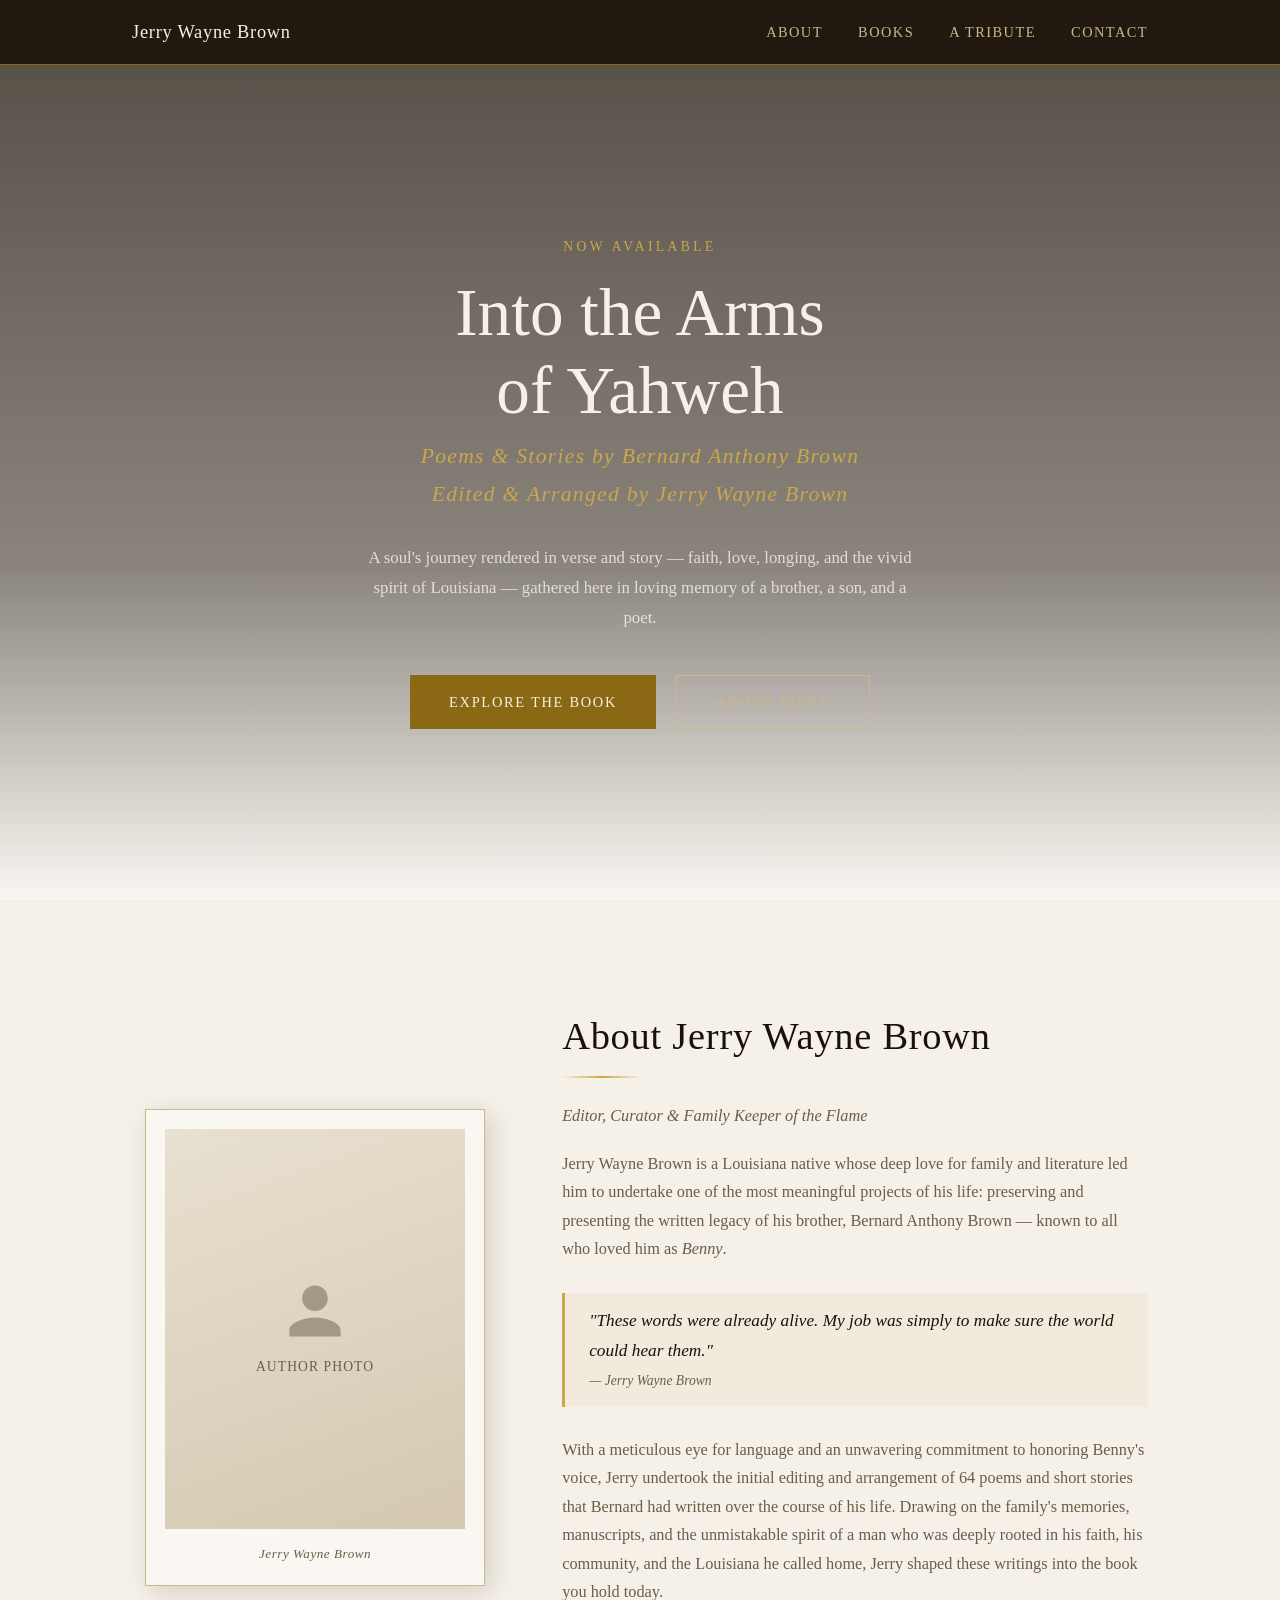
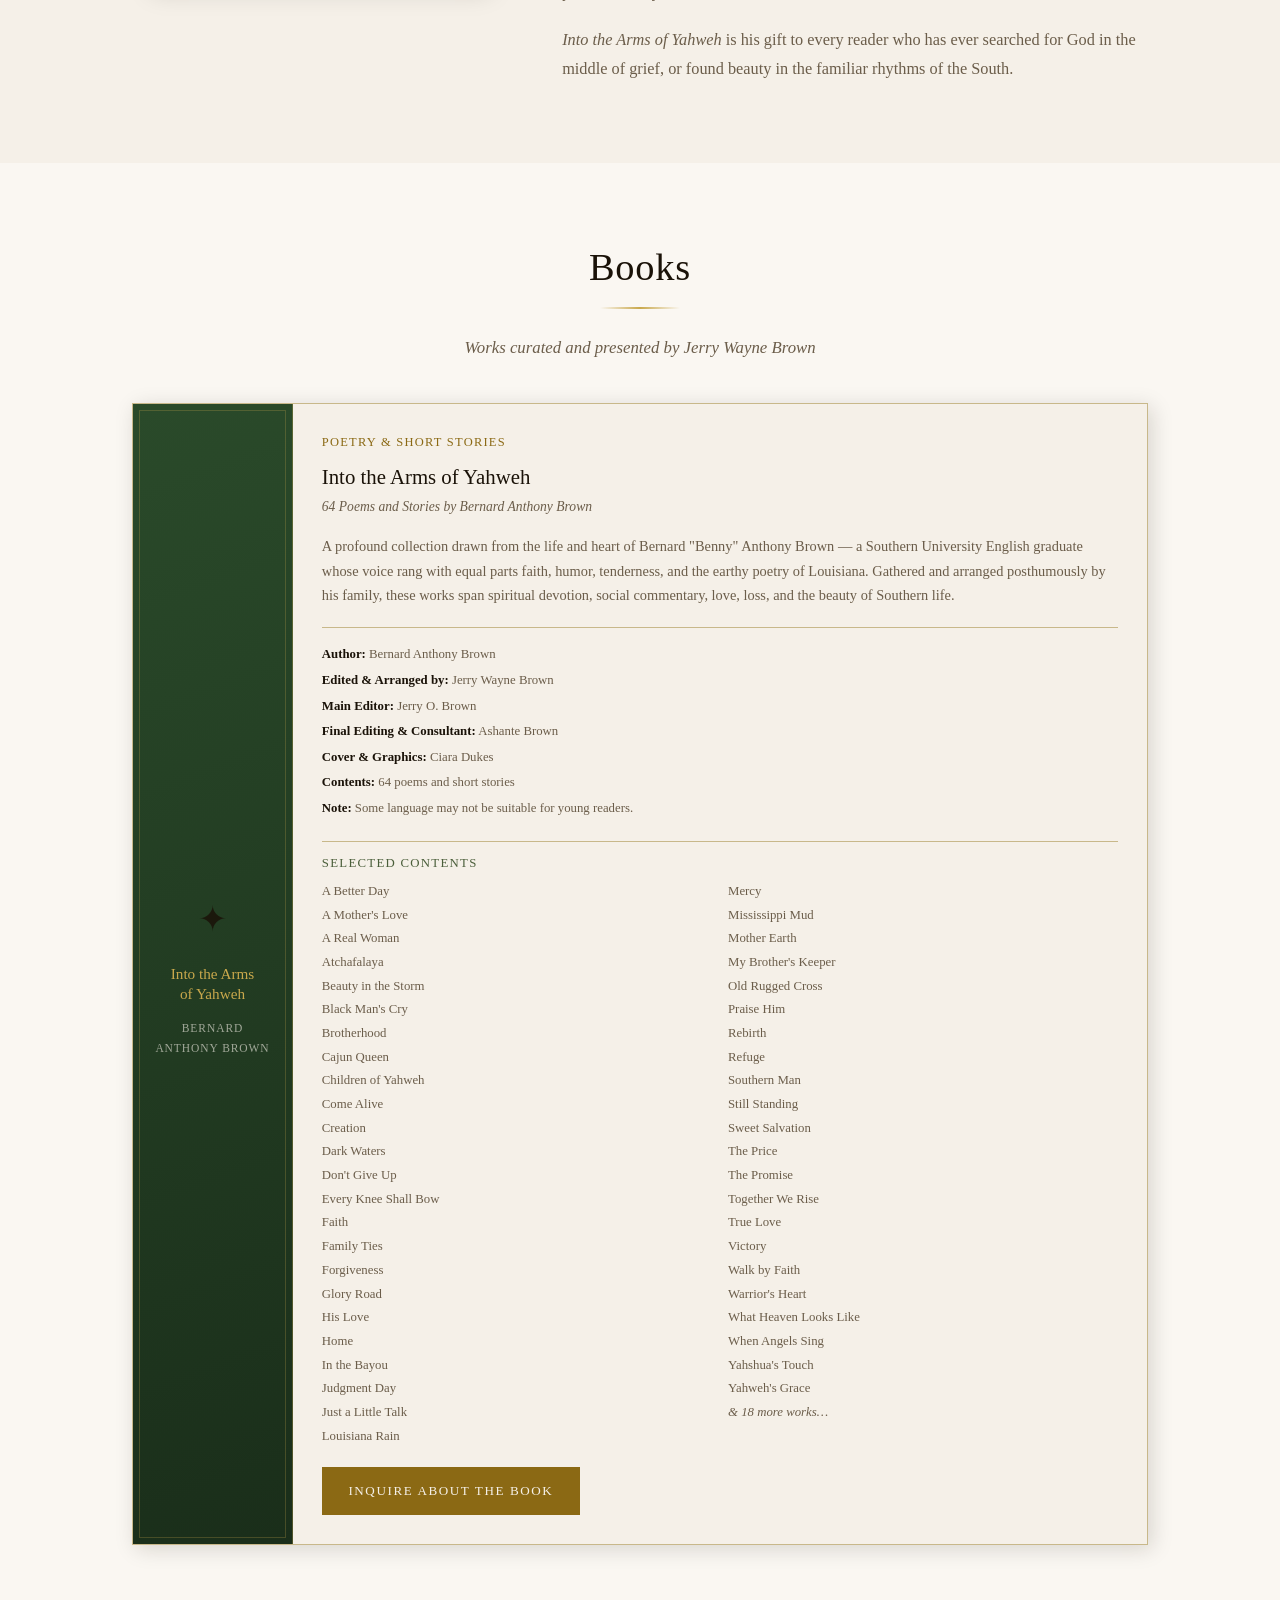
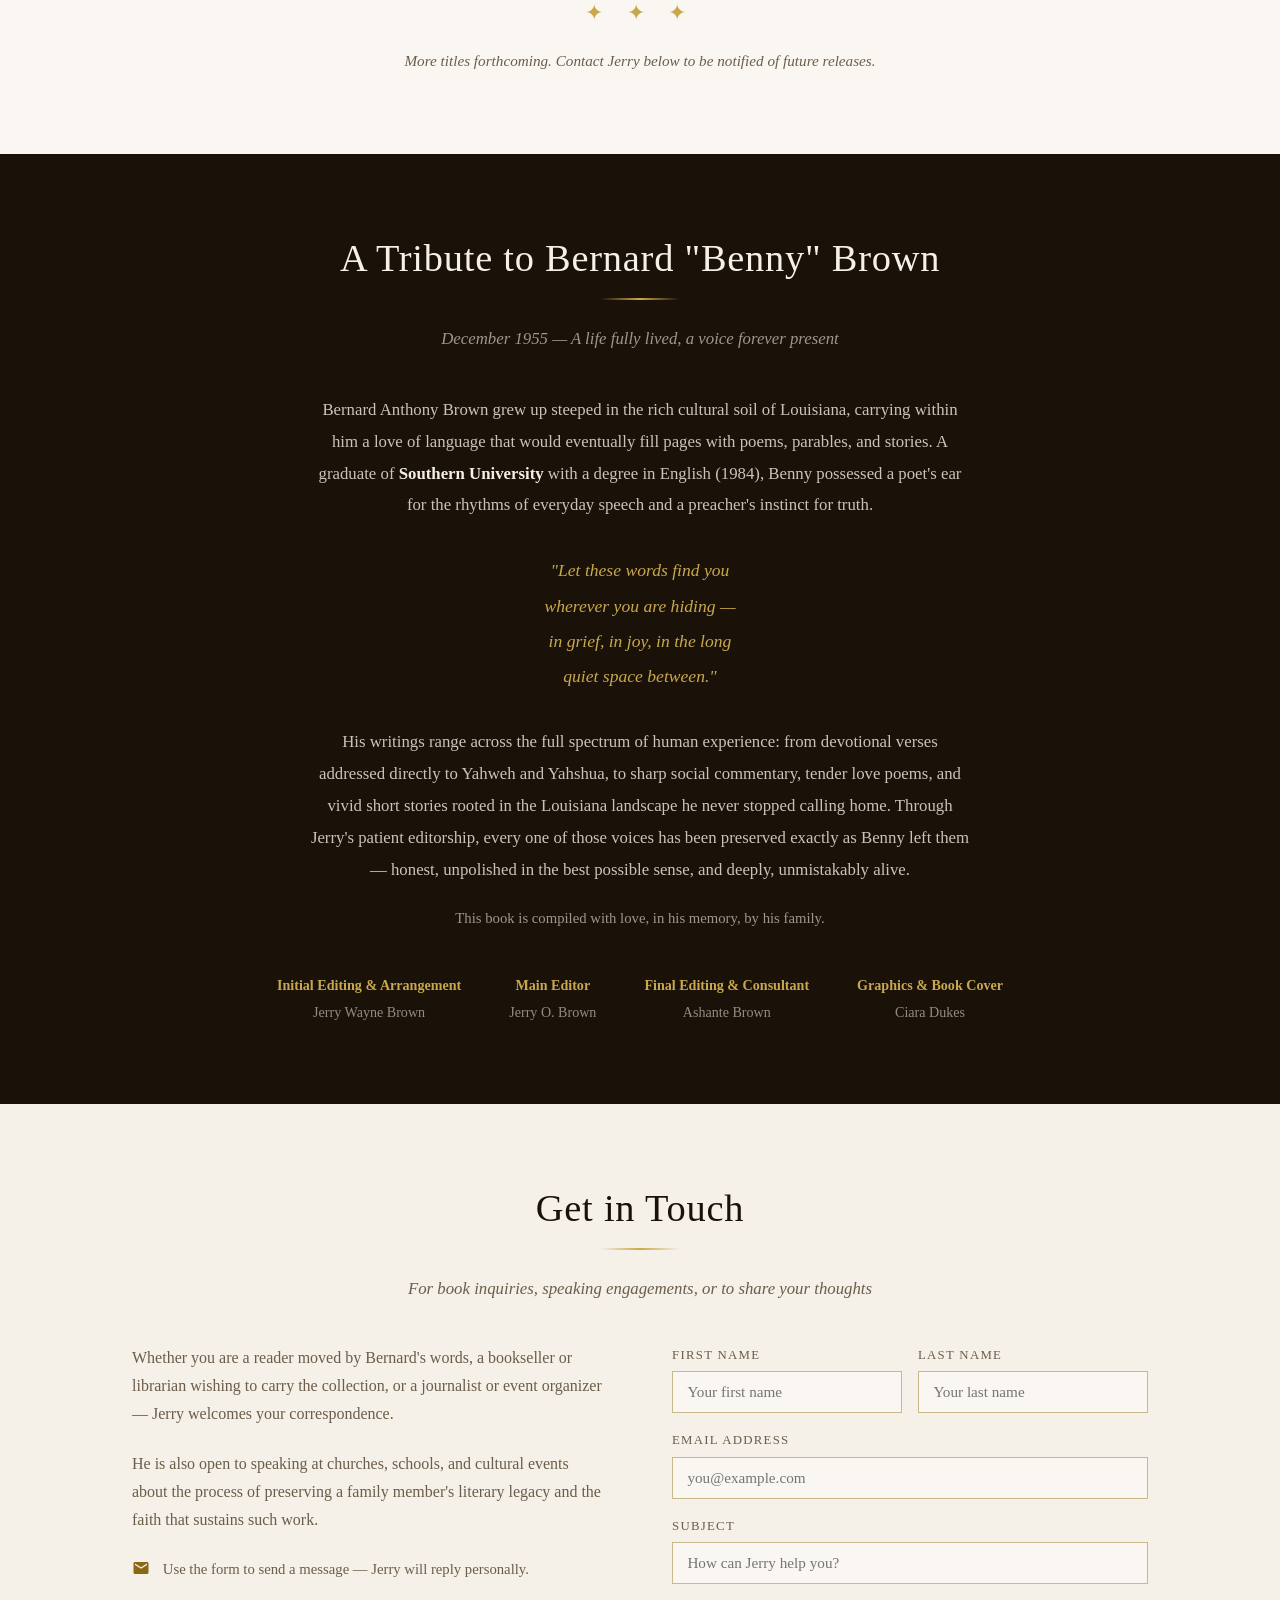
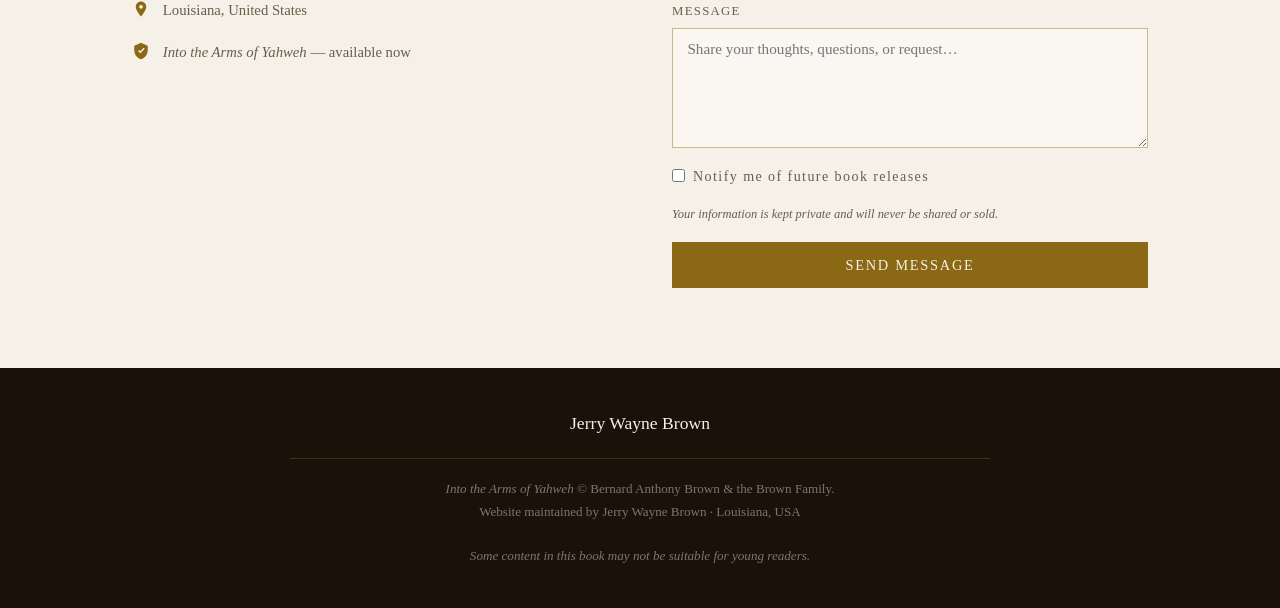
==== commit cef5beca: "Build classic author website for Jerry Wayne Brown Replaces the game placeholder with a full literar" ====
--- a/index.html
+++ b/index.html
@@ -1,1941 +1,430 @@
 <!DOCTYPE html>
 <html lang="en">
 <head>
-<meta charset="UTF-8">
-<meta name="viewport" content="width=device-width, initial-scale=1.0, user-scalable=no">
-<title>Peerless Swamp Run</title>
-<style>
-  @import url('https://fonts.googleapis.com/css2?family=Boogaloo&family=Caveat:wght@700&family=Fredoka+One&display=swap');
-  *{box-sizing:border-box;margin:0;padding:0;}
-  body{background:#06100a;overflow:hidden;font-family:'Fredoka One',cursive;}
-  canvas{display:block;position:fixed;inset:0;}
-
-  #hud{position:fixed;top:0;left:0;right:0;padding:10px 16px;display:flex;justify-content:space-between;align-items:flex-start;z-index:20;pointer-events:none;background:linear-gradient(180deg,rgba(6,16,10,.92)0%,transparent 100%);}
-  #hud-left{display:flex;flex-direction:column;gap:2px;}
-  #game-title{font-family:'Boogaloo',cursive;font-size:20px;color:#e8c84a;text-shadow:0 0 14px rgba(232,200,74,.4);}
-  #hud-zone{font-size:11px;color:#7aad6a;letter-spacing:1px;}
-  #hud-center{text-align:center;}
-  #score-label{font-size:10px;color:#7aad6a;letter-spacing:2px;text-transform:uppercase;}
-  #score{font-family:'Boogaloo',cursive;font-size:40px;color:#e8c84a;text-shadow:0 0 14px rgba(232,200,74,.4);line-height:1;}
-  #hud-right{text-align:right;display:flex;flex-direction:column;gap:3px;align-items:flex-end;}
-  #lives{font-size:20px;letter-spacing:2px;}
-  #streak-display{font-family:'Boogaloo',cursive;font-size:16px;color:#00ff88;text-shadow:0 0 8px #00ff88;min-height:20px;}
-
-  /* Fuel bar */
-  #fuel-wrap{position:fixed;bottom:80px;left:16px;z-index:20;pointer-events:none;}
-  #fuel-label{font-size:11px;color:#e8c84a;letter-spacing:2px;margin-bottom:4px;font-family:'Fredoka One',cursive;}
-  #fuel-bar-bg{width:120px;height:12px;background:rgba(255,255,255,.08);border-radius:6px;border:1px solid rgba(232,200,74,.3);overflow:hidden;}
-  #fuel-bar{height:100%;background:linear-gradient(90deg,#e85a1a,#e8c84a);border-radius:6px;transition:width .05s linear;}
-  #fuel-status{font-size:10px;color:#cc4422;margin-top:3px;min-height:14px;font-family:'Fredoka One',cursive;}
-
-  /* Jump / boost status */
-  #action-status{position:fixed;bottom:100px;left:50%;transform:translateX(-50%);z-index:20;pointer-events:none;display:flex;gap:12px;}
-  .action-chip{font-size:12px;color:#7aad6a;letter-spacing:1px;font-family:'Fredoka One',cursive;background:rgba(0,0,0,.4);padding:4px 10px;border-radius:20px;border:1px solid rgba(100,180,80,.2);}
-  .action-chip.ready{color:#e8c84a;border-color:rgba(232,200,74,.4);}
-  .action-chip.active{color:#00ff88;border-color:#00ff88;text-shadow:0 0 8px #00ff88;}
-
-  /* Near miss */
-  #near-miss{position:fixed;top:50%;left:50%;transform:translate(-50%,-50%);font-family:'Boogaloo',cursive;font-size:42px;color:#e8c84a;text-shadow:0 0 20px rgba(232,200,74,.7);pointer-events:none;z-index:40;opacity:0;}
-
-  /* Gator warning */
-  #gator-warn{position:fixed;top:50%;left:50%;transform:translate(-50%,-50%);font-family:'Boogaloo',cursive;font-size:32px;color:#ff2244;text-shadow:0 0 16px #ff2244;pointer-events:none;z-index:40;opacity:0;}
-
-  /* Feedback floaters */
-  .floater{position:fixed;font-family:'Boogaloo',cursive;font-size:20px;pointer-events:none;z-index:40;animation:floatUp 1s ease forwards;}
-  @keyframes floatUp{0%{opacity:1;transform:translateY(0) scale(1);}50%{transform:translateY(-30px) scale(1.1);}100%{opacity:0;transform:translateY(-70px) scale(0.9);}}
-
-  /* Mobile controls */
-  #mobile-ctrl{position:fixed;bottom:20px;left:0;right:0;display:none;justify-content:center;gap:12px;z-index:25;}
-  #mobile-ctrl button{width:64px;height:64px;background:rgba(74,124,63,.2);border:1.5px solid rgba(232,200,74,.25);color:#e8c84a;font-size:22px;border-radius:50%;cursor:pointer;-webkit-tap-highlight-color:transparent;user-select:none;}
-  #btn-boost-m{background:rgba(200,80,20,.2) !important;border-color:rgba(255,120,40,.4) !important;color:#ff8c44 !important;}
-  #btn-jump-m{background:rgba(0,180,100,.15) !important;border-color:rgba(0,255,136,.3) !important;color:#00ff88 !important;}
-
-  /* Screens */
-  .scr{position:fixed;inset:0;display:flex;flex-direction:column;align-items:center;justify-content:center;z-index:50;padding:24px;text-align:center;}
-  .scr.off{display:none;}
-  .scr-bg{position:absolute;inset:0;background:rgba(6,16,10,.94);}
-  .scr-content{position:relative;z-index:1;max-width:480px;}
-  .main-title{font-family:'Boogaloo',cursive;font-size:clamp(30px,7vw,62px);color:#e8c84a;text-shadow:0 4px 20px rgba(0,0,0,.8),0 0 40px rgba(232,200,74,.4);letter-spacing:2px;line-height:1.1;margin-bottom:4px;}
-  .title-sub{font-family:'Caveat',cursive;font-size:clamp(15px,3vw,22px);color:#8fad7a;margin-bottom:8px;}
-  .title-divider{width:200px;height:2px;background:linear-gradient(90deg,transparent,#e8c84a,transparent);margin:14px auto;}
-  .title-desc{font-size:13px;color:#8fad7a;max-width:400px;line-height:1.85;margin-bottom:22px;}
-  .play-btn{font-family:'Boogaloo',cursive;font-size:24px;letter-spacing:2px;background:linear-gradient(135deg,#4a7c3f,#2d5c28);color:#e8c84a;border:2px solid rgba(232,200,74,.5);border-radius:50px;padding:14px 46px;cursor:pointer;box-shadow:0 0 28px rgba(232,200,74,.25),0 6px 20px rgba(0,0,0,.5);transition:all .2s;margin-bottom:14px;}
-  .play-btn:hover{transform:scale(1.05);box-shadow:0 0 44px rgba(232,200,74,.5);}
-  .controls-grid{display:grid;grid-template-columns:1fr 1fr;gap:8px;max-width:380px;margin:0 auto;}
-  .ctrl-chip{background:rgba(0,0,0,.3);border:1px solid rgba(100,160,80,.2);border-radius:8px;padding:8px 12px;text-align:left;}
-  .ctrl-key{font-family:'Boogaloo',cursive;font-size:14px;color:#e8c84a;display:block;}
-  .ctrl-desc{font-size:11px;color:#7aad6a;display:block;margin-top:1px;}
-  .go-title{font-family:'Boogaloo',cursive;font-size:clamp(36px,8vw,70px);color:#c0392b;text-shadow:0 4px 20px rgba(0,0,0,.8);letter-spacing:3px;margin-bottom:4px;}
-  .go-reason{font-family:'Caveat',cursive;font-size:20px;color:#8fad7a;margin-bottom:12px;}
-  .go-score{font-family:'Boogaloo',cursive;font-size:50px;color:#e8c84a;text-shadow:0 0 20px rgba(232,200,74,.5);margin-bottom:3px;}
-  .go-best{font-size:13px;color:#7aad6a;margin-bottom:18px;}
-  .go-stats{font-size:13px;color:#8fad7a;line-height:2.4;margin-bottom:20px;}
-  .go-stats span{color:#f5e6c8;}
-  #retry-screen{position:fixed;inset:0;display:flex;flex-direction:column;align-items:center;justify-content:center;z-index:56;background:rgba(6,16,10,.96);text-align:center;padding:24px;opacity:0;pointer-events:none;transition:opacity .35s;}
-  #retry-screen.show{opacity:1;pointer-events:all;}
-  #retry-title{font-family:'Boogaloo',cursive;font-size:clamp(32px,7vw,58px);color:#FF8C00;text-shadow:0 0 20px rgba(255,140,0,.5);letter-spacing:3px;margin-bottom:6px;}
-  #retry-level{font-family:'Fredoka One',cursive;font-size:15px;color:#7aad6a;margin-bottom:10px;}
-  #retry-reason{font-family:'Caveat',cursive;font-size:20px;color:#8fad7a;margin-bottom:20px;max-width:360px;line-height:1.5;}
-  #retry-lives{font-size:24px;margin-bottom:18px;letter-spacing:4px;}
-  .retry-btn-row{display:flex;gap:12px;justify-content:center;flex-wrap:wrap;}
-  .retry-btn{font-family:'Boogaloo',cursive;font-size:20px;letter-spacing:1px;border-radius:50px;padding:12px 32px;cursor:pointer;border:2px solid;transition:all .2s;}
-  .retry-btn.yes{background:linear-gradient(135deg,#4a7c3f,#2d5c28);color:#e8c84a;border-color:rgba(232,200,74,.5);box-shadow:0 0 20px rgba(232,200,74,.2);}
-  .retry-btn.no{background:transparent;color:#FF4444;border-color:rgba(255,68,68,.4);}
-  .retry-btn:hover{transform:scale(1.05);}
-  /* Level screens */
-  #level-intro{position:fixed;inset:0;display:flex;flex-direction:column;align-items:center;justify-content:center;z-index:55;background:rgba(6,16,10,.96);text-align:center;padding:24px;opacity:0;pointer-events:none;transition:opacity .4s;}
-  #level-intro.show{opacity:1;pointer-events:all;}
-  #level-num{font-family:'Boogaloo',cursive;font-size:clamp(14px,3vw,18px);color:#7aad6a;letter-spacing:4px;text-transform:uppercase;margin-bottom:4px;}
-  #level-name{font-family:'Boogaloo',cursive;font-size:clamp(30px,7vw,60px);color:#e8c84a;text-shadow:0 0 24px rgba(232,200,74,.5);letter-spacing:2px;line-height:1.1;margin-bottom:8px;}
-  #level-desc{font-family:'Fredoka One',cursive;font-size:14px;color:#8fad7a;max-width:340px;line-height:1.8;margin-bottom:24px;}
-  #level-target{font-family:'Boogaloo',cursive;font-size:18px;color:#FF8C00;margin-bottom:20px;}
-  #level-complete{position:fixed;inset:0;display:flex;flex-direction:column;align-items:center;justify-content:center;z-index:55;background:rgba(6,16,10,.96);text-align:center;padding:24px;opacity:0;pointer-events:none;transition:opacity .4s;}
-  #level-complete.show{opacity:1;pointer-events:all;}
-  #lc-title{font-family:'Boogaloo',cursive;font-size:clamp(36px,8vw,68px);color:#00FF88;text-shadow:0 0 24px rgba(0,255,136,.5);letter-spacing:3px;margin-bottom:6px;}
-  #lc-level{font-family:'Fredoka One',cursive;font-size:16px;color:#7aad6a;margin-bottom:14px;}
-  #lc-stats{font-family:'Fredoka One',cursive;font-size:13px;color:#8fad7a;line-height:2.4;margin-bottom:20px;background:rgba(0,0,0,.3);border:1px solid rgba(0,255,136,.15);border-radius:10px;padding:12px 20px;text-align:left;}
-  #lc-stats span{color:#f5e6c8;}
-  #level-progress{position:fixed;top:70px;left:50%;transform:translateX(-50%);z-index:20;pointer-events:none;display:flex;gap:6px;align-items:center;}
-  .lp-dot{width:10px;height:10px;border-radius:50%;background:rgba(255,255,255,.15);border:1.5px solid rgba(232,200,74,.3);transition:all .4s;}
-  .lp-dot.done{background:#e8c84a;border-color:#e8c84a;box-shadow:0 0 8px rgba(232,200,74,.6);}
-  .lp-dot.active{background:#FF8C00;border-color:#FF8C00;box-shadow:0 0 10px rgba(255,140,0,.7);transform:scale(1.3);}
-  #heat-wrap{position:fixed;bottom:52px;right:16px;z-index:20;pointer-events:none;text-align:right;}
-  #heat-label{font-size:10px;color:#cc6622;letter-spacing:2px;text-transform:uppercase;font-family:'Fredoka One',cursive;margin-bottom:3px;}
-  #heat-bar-bg{width:110px;height:10px;background:rgba(255,255,255,.07);border-radius:5px;border:1px solid rgba(200,80,20,.3);overflow:hidden;margin-left:auto;}
-  #heat-bar{height:100%;border-radius:5px;background:linear-gradient(90deg,#e8c84a,#FF8C00,#FF2244);width:0%;transition:width .4s ease;}
-  #heat-level{font-family:'Boogaloo',cursive;font-size:13px;color:#FF8C00;margin-top:2px;}
-  #earl-warning{position:fixed;top:50%;left:50%;transform:translate(-50%,-50%);font-family:'Boogaloo',cursive;font-size:clamp(22px,5vw,38px);color:#FF2244;text-shadow:0 0 24px #FF2244,0 0 50px rgba(255,34,68,.4);pointer-events:none;z-index:42;opacity:0;text-align:center;line-height:1.4;}
-  #powerup-hud{position:fixed;top:72px;left:50%;transform:translateX(-50%);z-index:20;pointer-events:none;display:flex;gap:8px;flex-wrap:wrap;justify-content:center;}
-  .pu-chip{font-family:'Fredoka One',cursive;font-size:12px;padding:4px 10px;border-radius:16px;border:1.5px solid;display:flex;align-items:center;gap:5px;background:rgba(6,16,10,.85);animation:puPulse 1s ease infinite alternate;}
-  @keyframes puPulse{from{opacity:.85;}to{opacity:1;}}
-  .pu-bar{height:3px;border-radius:2px;margin-top:2px;transition:width .1s linear;}
-  #countdown{position:fixed;inset:0;display:flex;flex-direction:column;align-items:center;justify-content:center;z-index:45;pointer-events:none;opacity:0;transition:opacity .3s;background:rgba(6,16,10,.7);}
-  #countdown-num{font-family:'Boogaloo',cursive;font-size:clamp(80px,20vw,150px);color:#e8c84a;text-shadow:0 0 40px rgba(232,200,74,.7);line-height:1;}
-  #countdown-tip{font-family:'Fredoka One',cursive;font-size:15px;color:#8fad7a;margin-top:8px;letter-spacing:1px;}
-</style>
+  <meta charset="UTF-8">
+  <meta name="viewport" content="width=device-width, initial-scale=1.0">
+  <title>Jerry Wayne Brown — Author &amp; Editor</title>
+  <meta name="description" content="Official website of Jerry Wayne Brown — editor and curator of 'Into the Arms of Yahweh,' a collection of poems and stories by Bernard Anthony Brown.">
+  <link rel="stylesheet" href="style.css">
 </head>
 <body>
-<canvas id="c"></canvas>
-
-<div id="hud">
-  <div id="hud-left">
-    <div id="game-title">🐊 Peerless Swamp Run</div>
-    <div id="hud-zone">📍 Atchafalaya Basin, Louisiana</div>
-  </div>
-  <div id="hud-center">
-    <div id="score-label">Distance</div>
-    <div id="score">0m</div>
-  </div>
-  <div id="hud-right">
-    <div style="display:flex;align-items:center;gap:8px;justify-content:flex-end;">
-      <div id="lives">❤️❤️❤️</div>
-      <button id="music-btn" style="background:rgba(0,0,0,.4);border:1px solid rgba(232,200,74,.3);color:#e8c84a;font-size:16px;border-radius:20px;padding:3px 10px;cursor:pointer;font-family:'Fredoka One',cursive;pointer-events:all;" title="Toggle Music">🎵</button>
-    </div>
-    <div id="streak-display"></div>
-  </div>
-</div>
-
-<div id="fuel-wrap">
-  <div id="fuel-label">⛽ FUEL</div>
-  <div id="fuel-bar-bg"><div id="fuel-bar" style="width:100%"></div></div>
-  <div id="fuel-status"></div>
-</div>
-
-<div id="action-status">
-  <div class="action-chip" id="chip-boost">⚡ BOOST [Space]</div>
-  <div class="action-chip" id="chip-jump">🚀 JUMP [Shift]</div>
-  <div class="action-chip" id="chip-brake">🛑 BRAKE [X]</div>
-</div>
-
-<div id="powerup-hud"></div>
-<div id="heat-wrap">
-  <div id="heat-label">🌡️ SWAMP HEAT</div>
-  <div id="heat-bar-bg"><div id="heat-bar"></div></div>
-  <div id="heat-level">LEVEL 1 — CHILL</div>
-</div>
-<div id="earl-warning">🐊 BIG EARL IS HUNTING YOU 🐊<br><span style="font-size:.6em;color:#FF8C00;">OUTRUN HIM OR BECOME LUNCH</span></div>
-<div id="near-miss">NEAR MISS! 🔥</div>
-<div id="gator-warn">⚠️ GATOR INCOMING!</div>
-<div id="countdown"><div id="countdown-num">3</div><div id="countdown-tip"></div></div>
-
-<div id="mobile-ctrl">
-  <button id="btn-up">▲</button>
-  <button id="btn-boost-m">⚡ BOOST</button>
-  <button id="btn-brake-m" style="background:rgba(200,50,20,.2) !important;border-color:rgba(255,100,50,.4) !important;color:#ff6633 !important;">🛑 BRAKE</button>
-  <button id="btn-dn">▼</button>
-</div>
-<div id="tap-hint" style="position:fixed;bottom:100px;left:50%;transform:translateX(-50%);font-size:12px;color:rgba(138,173,106,.7);letter-spacing:1px;z-index:24;pointer-events:none;font-family:'Fredoka One',cursive;display:none;">TAP SCREEN TO JUMP 🚀</div>
-
-<!-- Title -->
-<div class="scr" id="title">
-  <div class="scr-bg"></div>
-  <div class="scr-content">
-    <div style="font-size:clamp(48px,10vw,80px);margin-bottom:4px;">🚤</div>
-    <div class="main-title">PEERLESS<br>SWAMP RUN</div>
-    <div class="title-sub">Atchafalaya Basin · Louisiana</div>
-    <div class="title-divider"></div>
-    <div class="title-desc">Dodge gators, logs, stumps and swamp debris. Manage your fuel, jump over low obstacles, score near-misses, and watch out for gators that LUNGE at you from the bank. How far can you go, cher?</div>
-    <button class="play-btn" id="s-start">🐊 LET'S GO, CHER!</button>
-    <div style="margin-top:-6px;margin-bottom:8px;">
-      <button onclick="speakCajun()" style="background:transparent;border:1px solid rgba(138,173,106,.3);color:#7aad6a;font-family:'Fredoka One',cursive;font-size:12px;padding:4px 14px;border-radius:20px;cursor:pointer;letter-spacing:1px;">🔊 HEAR DA SWAMP</button>
-    </div>
-    <div id="desktop-controls" class="controls-grid">
-      <div class="ctrl-chip"><span class="ctrl-key">↑ ↓ / W S</span><span class="ctrl-desc">Steer the boat</span></div>
-      <div class="ctrl-chip"><span class="ctrl-key">Space — Hold ⚡</span><span class="ctrl-desc">Boost — burns fuel</span></div>
-      <div class="ctrl-chip"><span class="ctrl-key">Shift — Jump 🚀</span><span class="ctrl-desc">Hop over logs & branches</span></div>
-      <div class="ctrl-chip"><span class="ctrl-key">X or B — Brake 🛑</span><span class="ctrl-desc">Hold to slow down — uses a little fuel</span></div>
-      <div class="ctrl-chip"><span class="ctrl-key">Near-Miss 🔥</span><span class="ctrl-desc">Thread obstacles for bonus</span></div>
-    </div>
-    <div id="mobile-controls" class="controls-grid" style="display:none;">
-      <div class="ctrl-chip"><span class="ctrl-key">▲ ▼ Buttons</span><span class="ctrl-desc">Steer the boat up & down</span></div>
-      <div class="ctrl-chip"><span class="ctrl-key">⚡ BOOST — Hold Down</span><span class="ctrl-desc">Hold the boost button to accelerate — drains fuel</span></div>
-      <div class="ctrl-chip"><span class="ctrl-key">🛑 BRAKE — Hold Down</span><span class="ctrl-desc">Hold brake button to slow down — uses a little fuel</span></div>
-      <div class="ctrl-chip"><span class="ctrl-key">Tap Screen 🚀</span><span class="ctrl-desc">Quick tap anywhere = jump over logs & branches</span></div>
-      <div class="ctrl-chip"><span class="ctrl-key">2-Finger Hold</span><span class="ctrl-desc">Two fingers on screen = brake</span></div>
-    </div>
-  </div>
-</div>
-
-<!-- Level Intro Screen -->
-<div id="level-intro">
-  <div id="level-num">LEVEL 1</div>
-  <div id="level-name">BAYOU BACKROADS</div>
-  <div style="width:120px;height:2px;background:linear-gradient(90deg,transparent,#e8c84a,transparent);margin:12px auto;"></div>
-  <div id="level-desc">A lazy stretch of bayou. Light debris, no gators yet. Get your sea legs, cher.</div>
-  <div id="level-target">🏁 Reach 300m to advance</div>
-  <button class="play-btn" id="btn-level-start">🚤 LET'S GO!</button>
-</div>
-
-<!-- Level Complete Screen -->
-<div id="level-complete">
-  <div id="lc-title">LEVEL COMPLETE!</div>
-  <div id="lc-level">Bayou Backroads cleared 🌿</div>
-  <div id="lc-stats"></div>
-  <div style="display:flex;gap:12px;justify-content:center;flex-wrap:wrap;margin-top:4px;">
-    <button class="play-btn" id="btn-next-level">➡️ NEXT LEVEL</button>
-    <button class="play-btn" id="btn-replay-level" style="background:linear-gradient(135deg,#2a5c3f,#1a3c28);">🔄 REPLAY LEVEL</button>
-    <button class="play-btn" id="btn-quit-level" style="background:transparent;border:2px solid rgba(255,68,68,.4);color:#FF4444;box-shadow:none;">🚪 QUIT</button>
-  </div>
-</div>
-
-<!-- Level Progress dots (shown during gameplay) -->
-<div id="level-progress"></div>
-
-<!-- Retry Screen -->
-<div id="retry-screen">
-  <div id="retry-title">WRECKED! 🚤💥</div>
-  <div id="retry-level">Level 1 — Bayou Backroads</div>
-  <div id="retry-reason">The swamp got ya, cher.</div>
-  <div id="retry-lives">❤️❤️❤️</div>
-  <div style="font-family:'Fredoka One',cursive;font-size:13px;color:#FF8C00;margin-bottom:18px;">⚠️ ONE RETRY PER LEVEL — USE IT WISELY</div>
-  <div class="retry-btn-row">
-    <button class="retry-btn yes" id="btn-retry">🔄 TRY AGAIN</button>
-    <button class="retry-btn no" id="btn-no-retry">💀 GIVE UP</button>
-  </div>
-</div>
-
-<!-- Game Over -->
-<div class="scr off" id="gameover">
-  <div class="scr-bg"></div>
-  <div class="scr-content">
-    <div class="go-title">BOAT WRECKED!</div>
-    <div class="go-reason" id="go-reason">The swamp got ya, cher.</div>
-    <div id="go-score-wrap" style="margin-bottom:6px;">
-      <div id="go-score" style="font-family:Boogaloo,cursive;font-size:50px;color:#e8c84a;text-shadow:0 0 20px rgba(232,200,74,.5);">0m</div>
-      <div id="go-heat" style="font-family:Fredoka One,cursive;font-size:13px;color:#FF8C00;margin-top:-4px;letter-spacing:1px;"></div>
-    </div>
-    <div id="go-close-to-best" style="font-family:Fredoka One,cursive;font-size:13px;color:#FF8C00;margin-bottom:6px;min-height:20px;"></div>
-    <div id="go-best" style="font-size:13px;color:#7aad6a;margin-bottom:14px;"></div>
-    <div id="go-score-breakdown" style="background:rgba(0,0,0,.3);border:1px solid rgba(232,200,74,.15);border-radius:10px;padding:12px 18px;margin-bottom:14px;text-align:left;font-family:Fredoka One,cursive;font-size:13px;color:#8fad7a;line-height:2.2;"></div>
-    <div id="go-stats" style="font-size:13px;color:#8fad7a;line-height:2.2;margin-bottom:14px;"></div>
-    <button class="play-btn" id="s-restart" style="font-size:22px;padding:14px 40px;">🚤 ONE MORE RUN!</button>
-  </div>
-</div>
+
+<!-- ── Navigation ── -->
+<nav id="nav">
+  <div class="nav-inner">
+    <span class="nav-brand">Jerry Wayne Brown</span>
+    <button id="nav-toggle" aria-label="Open menu">
+      <span></span><span></span><span></span>
+    </button>
+    <ul class="nav-links" id="nav-links">
+      <li><a href="#about">About</a></li>
+      <li><a href="#books">Books</a></li>
+      <li><a href="#tribute">A Tribute</a></li>
+      <li><a href="#contact">Contact</a></li>
+    </ul>
+  </div>
+</nav>
+
+<!-- ── Hero ── -->
+<section id="hero">
+  <div class="hero-content">
+    <p class="hero-eyebrow">Now Available</p>
+    <h1 class="hero-title">Into the Arms<br>of Yahweh</h1>
+    <p class="hero-author">Poems &amp; Stories by Bernard Anthony Brown<br>
+      <em>Edited &amp; Arranged by Jerry Wayne Brown</em></p>
+    <p class="hero-tagline">
+      A soul's journey rendered in verse and story — faith, love, longing,
+      and the vivid spirit of Louisiana — gathered here in loving memory
+      of a brother, a son, and a poet.
+    </p>
+    <div class="hero-buttons">
+      <a href="#books" class="btn btn-primary">Explore the Book</a>
+      <a href="#about" class="btn btn-outline">About Jerry</a>
+    </div>
+  </div>
+</section>
+
+<!-- ── About ── -->
+<section id="about">
+  <div class="container">
+    <div class="about-grid">
+
+      <div class="about-portrait">
+        <div class="portrait-frame">
+          <div class="portrait-placeholder">
+            <svg viewBox="0 0 24 24" xmlns="http://www.w3.org/2000/svg">
+              <path d="M12 12c2.7 0 4.8-2.1 4.8-4.8S14.7 2.4 12 2.4 7.2 4.5 7.2 7.2 9.3 12 12 12zm0 2.4c-3.2 0-9.6 1.6-9.6 4.8v2.4h19.2v-2.4c0-3.2-6.4-4.8-9.6-4.8z"/>
+            </svg>
+            <span>Author Photo</span>
+          </div>
+          <p class="portrait-caption">Jerry Wayne Brown</p>
+        </div>
+      </div>
+
+      <div class="about-text">
+        <h2 class="section-title">About Jerry Wayne Brown</h2>
+        <div class="rule"></div>
+        <p class="section-subtitle">Editor, Curator &amp; Family Keeper of the Flame</p>
+
+        <p>
+          Jerry Wayne Brown is a Louisiana native whose deep love for family
+          and literature led him to undertake one of the most meaningful
+          projects of his life: preserving and presenting the written legacy
+          of his brother, Bernard Anthony Brown — known to all who loved him
+          as <em>Benny</em>.
+        </p>
+
+        <div class="about-quote">
+          <p>"These words were already alive. My job was simply to make sure
+          the world could hear them."</p>
+          <cite>— Jerry Wayne Brown</cite>
+        </div>
+
+        <p>
+          With a meticulous eye for language and an unwavering commitment
+          to honoring Benny's voice, Jerry undertook the initial editing and
+          arrangement of 64 poems and short stories that Bernard had written
+          over the course of his life. Drawing on the family's memories,
+          manuscripts, and the unmistakable spirit of a man who was deeply
+          rooted in his faith, his community, and the Louisiana he called home,
+          Jerry shaped these writings into the book you hold today.
+        </p>
+
+        <p>
+          <em>Into the Arms of Yahweh</em> is his gift to every reader
+          who has ever searched for God in the middle of grief, or found
+          beauty in the familiar rhythms of the South.
+        </p>
+      </div>
+
+    </div>
+  </div>
+</section>
+
+<!-- ── Books ── -->
+<section id="books">
+  <div class="container">
+    <h2 class="section-title">Books</h2>
+    <div class="rule"></div>
+    <p class="section-subtitle">Works curated and presented by Jerry Wayne Brown</p>
+
+    <div class="books-grid">
+      <article class="book-card">
+
+        <div class="book-cover">
+          <div class="book-cover-icon">✦</div>
+          <p class="book-cover-title">Into the Arms<br>of Yahweh</p>
+          <p class="book-cover-author">Bernard Anthony Brown</p>
+        </div>
+
+        <div class="book-info">
+          <p class="book-meta">Poetry &amp; Short Stories</p>
+          <h3 class="book-title">Into the Arms of Yahweh</h3>
+          <p class="book-subtitle">64 Poems and Stories by Bernard Anthony Brown</p>
+
+          <p class="book-desc">
+            A profound collection drawn from the life and heart of Bernard
+            "Benny" Anthony Brown — a Southern University English graduate
+            whose voice rang with equal parts faith, humor, tenderness, and
+            the earthy poetry of Louisiana. Gathered and arranged posthumously
+            by his family, these works span spiritual devotion, social
+            commentary, love, loss, and the beauty of Southern life.
+          </p>
+
+          <div class="book-details">
+            <strong>Author:</strong> Bernard Anthony Brown<br>
+            <strong>Edited &amp; Arranged by:</strong> Jerry Wayne Brown<br>
+            <strong>Main Editor:</strong> Jerry O. Brown<br>
+            <strong>Final Editing &amp; Consultant:</strong> Ashante Brown<br>
+            <strong>Cover &amp; Graphics:</strong> Ciara Dukes<br>
+            <strong>Contents:</strong> 64 poems and short stories<br>
+            <strong>Note:</strong> Some language may not be suitable for young readers.
+          </div>
+
+          <div class="book-toc">
+            <h4>Selected Contents</h4>
+            <ul class="toc-list">
+              <li>A Better Day</li>
+              <li>A Mother's Love</li>
+              <li>A Real Woman</li>
+              <li>Atchafalaya</li>
+              <li>Beauty in the Storm</li>
+              <li>Black Man's Cry</li>
+              <li>Brotherhood</li>
+              <li>Cajun Queen</li>
+              <li>Children of Yahweh</li>
+              <li>Come Alive</li>
+              <li>Creation</li>
+              <li>Dark Waters</li>
+              <li>Don't Give Up</li>
+              <li>Every Knee Shall Bow</li>
+              <li>Faith</li>
+              <li>Family Ties</li>
+              <li>Forgiveness</li>
+              <li>Glory Road</li>
+              <li>His Love</li>
+              <li>Home</li>
+              <li>In the Bayou</li>
+              <li>Judgment Day</li>
+              <li>Just a Little Talk</li>
+              <li>Louisiana Rain</li>
+              <li>Mercy</li>
+              <li>Mississippi Mud</li>
+              <li>Mother Earth</li>
+              <li>My Brother's Keeper</li>
+              <li>Old Rugged Cross</li>
+              <li>Praise Him</li>
+              <li>Rebirth</li>
+              <li>Refuge</li>
+              <li>Southern Man</li>
+              <li>Still Standing</li>
+              <li>Sweet Salvation</li>
+              <li>The Price</li>
+              <li>The Promise</li>
+              <li>Together We Rise</li>
+              <li>True Love</li>
+              <li>Victory</li>
+              <li>Walk by Faith</li>
+              <li>Warrior's Heart</li>
+              <li>What Heaven Looks Like</li>
+              <li>When Angels Sing</li>
+              <li>Yahshua's Touch</li>
+              <li>Yahweh's Grace</li>
+              <li><em>&amp; 18 more works…</em></li>
+            </ul>
+          </div>
+
+          <div style="margin-top:1.2rem;">
+            <a href="#contact" class="btn btn-primary" style="font-size:0.82rem; padding:0.7rem 1.6rem;">Inquire About the Book</a>
+          </div>
+        </div>
+
+      </article>
+    </div>
+
+    <div style="text-align:center; margin-top:3rem;">
+      <span class="ornament">✦  ✦  ✦</span>
+      <p style="font-style:italic; color:var(--muted); margin-top:1rem; font-size:0.95rem;">
+        More titles forthcoming. Contact Jerry below to be notified of future releases.
+      </p>
+    </div>
+  </div>
+</section>
+
+<!-- ── Tribute ── -->
+<section id="tribute">
+  <div class="container">
+    <h2 class="section-title">A Tribute to Bernard "Benny" Brown</h2>
+    <div class="rule"></div>
+    <p class="section-subtitle">December 1955 — A life fully lived, a voice forever present</p>
+
+    <div class="tribute-body">
+      <p>
+        Bernard Anthony Brown grew up steeped in the rich cultural soil of
+        Louisiana, carrying within him a love of language that would eventually
+        fill pages with poems, parables, and stories. A graduate of
+        <strong style="color:var(--parchment);">Southern University</strong>
+        with a degree in English (1984), Benny possessed a poet's ear for
+        the rhythms of everyday speech and a preacher's instinct for truth.
+      </p>
+
+      <div class="tribute-poem">
+        "Let these words find you<br>
+        wherever you are hiding —<br>
+        in grief, in joy, in the long<br>
+        quiet space between."
+      </div>
+
+      <p>
+        His writings range across the full spectrum of human experience:
+        from devotional verses addressed directly to Yahweh and Yahshua,
+        to sharp social commentary, tender love poems, and vivid short
+        stories rooted in the Louisiana landscape he never stopped calling
+        home. Through Jerry's patient editorship, every one of those voices
+        has been preserved exactly as Benny left them — honest, unpolished
+        in the best possible sense, and deeply, unmistakably alive.
+      </p>
+
+      <p style="margin-top:1.2rem; color:rgba(245,240,232,0.6); font-size:0.92rem;">
+        This book is compiled with love, in his memory, by his family.
+      </p>
+    </div>
+
+    <div class="tribute-credits">
+      <div class="credit-item">
+        <strong>Initial Editing &amp; Arrangement</strong>
+        Jerry Wayne Brown
+      </div>
+      <div class="credit-item">
+        <strong>Main Editor</strong>
+        Jerry O. Brown
+      </div>
+      <div class="credit-item">
+        <strong>Final Editing &amp; Consultant</strong>
+        Ashante Brown
+      </div>
+      <div class="credit-item">
+        <strong>Graphics &amp; Book Cover</strong>
+        Ciara Dukes
+      </div>
+    </div>
+  </div>
+</section>
+
+<!-- ── Contact ── -->
+<section id="contact">
+  <div class="container">
+    <h2 class="section-title">Get in Touch</h2>
+    <div class="rule"></div>
+    <p class="section-subtitle">For book inquiries, speaking engagements, or to share your thoughts</p>
+
+    <div class="contact-grid">
+
+      <div class="contact-info">
+        <p>
+          Whether you are a reader moved by Bernard's words, a bookseller
+          or librarian wishing to carry the collection, or a journalist or
+          event organizer — Jerry welcomes your correspondence.
+        </p>
+        <p>
+          He is also open to speaking at churches, schools, and cultural
+          events about the process of preserving a family member's literary
+          legacy and the faith that sustains such work.
+        </p>
+
+        <div class="contact-detail">
+          <svg viewBox="0 0 24 24" xmlns="http://www.w3.org/2000/svg">
+            <path d="M20 4H4c-1.1 0-2 .9-2 2v12c0 1.1.9 2 2 2h16c1.1 0 2-.9 2-2V6c0-1.1-.9-2-2-2zm0 4l-8 5-8-5V6l8 5 8-5v2z"/>
+          </svg>
+          <span>Use the form to send a message — Jerry will reply personally.</span>
+        </div>
+
+        <div class="contact-detail">
+          <svg viewBox="0 0 24 24" xmlns="http://www.w3.org/2000/svg">
+            <path d="M12 2C8.13 2 5 5.13 5 9c0 5.25 7 13 7 13s7-7.75 7-13c0-3.87-3.13-7-7-7zm0 9.5c-1.38 0-2.5-1.12-2.5-2.5s1.12-2.5 2.5-2.5 2.5 1.12 2.5 2.5-1.12 2.5-2.5 2.5z"/>
+          </svg>
+          <span>Louisiana, United States</span>
+        </div>
+
+        <div class="contact-detail">
+          <svg viewBox="0 0 24 24" xmlns="http://www.w3.org/2000/svg">
+            <path d="M12 1L3 5v6c0 5.55 3.84 10.74 9 12 5.16-1.26 9-6.45 9-12V5l-9-4zm-1 14l-3-3 1.41-1.41L11 12.17l4.59-4.58L17 9l-6 6z"/>
+          </svg>
+          <span><em>Into the Arms of Yahweh</em> — available now</span>
+        </div>
+      </div>
+
+      <div>
+        <form class="contact-form" name="contact" netlify onsubmit="handleSubmit(event)">
+          <div class="form-row">
+            <div class="form-group">
+              <label for="fname">First Name</label>
+              <input type="text" id="fname" name="first_name" required placeholder="Your first name">
+            </div>
+            <div class="form-group">
+              <label for="lname">Last Name</label>
+              <input type="text" id="lname" name="last_name" required placeholder="Your last name">
+            </div>
+          </div>
+
+          <div class="form-group">
+            <label for="email">Email Address</label>
+            <input type="email" id="email" name="email" required placeholder="you@example.com">
+          </div>
+
+          <div class="form-group">
+            <label for="subject">Subject</label>
+            <input type="text" id="subject" name="subject" placeholder="How can Jerry help you?">
+          </div>
+
+          <div class="form-group">
+            <label for="message">Message</label>
+            <textarea id="message" name="message" required placeholder="Share your thoughts, questions, or request…"></textarea>
+          </div>
+
+          <div class="form-group">
+            <label style="display:flex; align-items:center; gap:0.5rem; text-transform:none; font-size:0.88rem;">
+              <input type="checkbox" name="newsletter" value="yes" style="width:auto;">
+              Notify me of future book releases
+            </label>
+          </div>
+
+          <p class="form-note">Your information is kept private and will never be shared or sold.</p>
+
+          <button type="submit" class="btn btn-primary" id="submit-btn" style="width:100%; text-align:center; font-family:Georgia,serif;">
+            Send Message
+          </button>
+          <div id="form-status" style="display:none; text-align:center; font-style:italic; color:var(--sage); padding:0.5rem;"></div>
+        </form>
+      </div>
+
+    </div>
+  </div>
+</section>
+
+<!-- ── Footer ── -->
+<footer>
+  <div class="footer-inner">
+    <p class="footer-name">Jerry Wayne Brown</p>
+    <hr class="footer-divider">
+    <p class="footer-note">
+      <em>Into the Arms of Yahweh</em> &copy; Bernard Anthony Brown &amp; the Brown Family.<br>
+      Website maintained by Jerry Wayne Brown &middot; Louisiana, USA<br><br>
+      <em>Some content in this book may not be suitable for young readers.</em>
+    </p>
+  </div>
+</footer>
 
 <script>
-const C = document.getElementById('c');
-const X = C.getContext('2d');
-
-function resize() { C.width = window.innerWidth; C.height = window.innerHeight; initLayout(); }
-window.addEventListener('resize', resize);
-
-let WATER_TOP, WATER_BOT, LANE_H, LANE_TOPS;
-const LANE_COUNT = 5;
-const IS_MOBILE = ('ontouchstart' in window) || (window.innerWidth < 600);
-
-function initLayout() {
-  WATER_TOP = C.height * 0.18;
-  WATER_BOT = C.height * 0.82;
-  LANE_H = (WATER_BOT - WATER_TOP) / LANE_COUNT;
-  LANE_TOPS = Array.from({length:LANE_COUNT},(_,i)=>WATER_TOP+i*LANE_H);
-}
-resize();
-
-// ── GAME STATE ────────────────────────────────────────────────────────────────
-const LS_BEST = 'peerlessSwampBest2'; // v2 resets old best (pts-based now)
-let gs = {
-  running:false, score:0, dist:0, bonusScore:0, lives:3, speed:4, naturalSpeed:4, maxSpeed:13,
-  frame:0, bestScore: parseInt(localStorage.getItem(LS_BEST)||'0'), deathReason:'',
-  fuel:100, maxFuel:100, fuelDraining:false,
-  nearMissStreak:0, nearMissTimer:0,
-  gatorsDodged:0, collectibles:0, jumps:0, nearmisses:0,
-  invincible:0, lastSign:0, signInterval:700,
-};
-
-// ── INPUT ─────────────────────────────────────────────────────────────────────
-const keys = {};
-window.addEventListener('keydown', e => { keys[e.key] = true; if([' ','ArrowUp','ArrowDown','Shift','x','X','b','B'].includes(e.key))e.preventDefault(); });
-window.addEventListener('keyup', e => keys[e.key] = false);
-
-// ── MOBILE TOUCH CONTROLS ─────────────────────────────────────────────────────
-// Tap anywhere on the canvas = jump. Swipe up/down = steer. Hold = boost.
-let touchStartY = null, touchStartTime = 0, touchId = null, touchLongPressTimer = null;
-let swipeActive = false;
-
-document.getElementById('c').addEventListener('touchstart', e => {
-  e.preventDefault();
-  const t = e.changedTouches[0];
-  touchStartY = t.clientY;
-  touchStartTime = Date.now();
-  touchId = t.identifier;
-  swipeActive = false;
-  // If second finger = brake
-  if (e.touches.length >= 2) { mb.brake = true; return; }
-  // Long press timer: after 300ms without movement = boost
-  touchLongPressTimer = setTimeout(() => {
-    if (!swipeActive && gs.running) mb.boost = true;
-  }, 300);
-}, { passive: false });
-
-document.getElementById('c').addEventListener('touchmove', e => {
-  e.preventDefault();
-  if (touchLongPressTimer) { clearTimeout(touchLongPressTimer); touchLongPressTimer = null; }
-  for (let t of e.changedTouches) {
-    if (t.identifier !== touchId) continue;
-    const dy = t.clientY - touchStartY;
-    if (Math.abs(dy) > 12) {
-      swipeActive = true;
-      if (dy < 0) { mb.up = true; mb.dn = false; }
-      else { mb.dn = true; mb.up = false; }
-    }
+  // Mobile nav toggle
+  const toggle = document.getElementById('nav-toggle');
+  const links  = document.getElementById('nav-links');
+  toggle.addEventListener('click', () => links.classList.toggle('open'));
+  links.querySelectorAll('a').forEach(a => {
+    a.addEventListener('click', () => links.classList.remove('open'));
+  });
+
+  // Contact form handler
+  function handleSubmit(e) {
+    e.preventDefault();
+    const btn    = document.getElementById('submit-btn');
+    const status = document.getElementById('form-status');
+    btn.textContent = 'Sending…';
+    btn.disabled = true;
+
+    fetch('/', { method: 'POST', body: new FormData(e.target) })
+      .then(() => {
+        e.target.reset();
+        btn.style.display = 'none';
+        status.style.display = 'block';
+        status.textContent = 'Thank you — your message has been received. Jerry will be in touch soon.';
+      })
+      .catch(() => {
+        btn.textContent = 'Send Message';
+        btn.disabled = false;
+        status.style.display = 'block';
+        status.style.color = '#7a3520';
+        status.textContent = 'Something went wrong. Please try again.';
+      });
   }
-}, { passive: false });
-
-document.getElementById('c').addEventListener('touchend', e => {
-  e.preventDefault();
-  mb.up = false; mb.dn = false;
-  const duration = Date.now() - touchStartTime;
-  // Short tap (no swipe, under 300ms) = jump
-  if (!swipeActive && duration < 300 && !player.jumping && gs.running) {
-    keys['Shift'] = true;
-    setTimeout(() => { keys['Shift'] = false; }, 80);
-  }
-  // Release brake when fingers lift
-  if (e.touches.length < 2) mb.brake = false;
-  // Long press released = stop boost
-  mb.boost = false;
-  swipeActive = false; touchId = null;
-}, { passive: false });
-const mb = {up:false,dn:false,boost:false,jump:false,brake:false};
-function bindBtn(id,k){
-  const el=document.getElementById(id);
-  ['touchstart','mousedown'].forEach(ev=>el.addEventListener(ev,e=>{e.preventDefault();mb[k]=true;},{passive:false}));
-  ['touchend','mouseup','touchcancel'].forEach(ev=>el.addEventListener(ev,e=>{e.preventDefault();mb[k]=false;},{passive:false}));
-}
-bindBtn('btn-up','up');bindBtn('btn-dn','dn');bindBtn('btn-boost-m','boost');bindBtn('btn-brake-m','brake');
-if('ontouchstart' in window){
-  document.getElementById('mobile-ctrl').style.display='flex';
-  document.getElementById('tap-hint').style.display='block';
-  document.getElementById('chip-jump').textContent='🚀 TAP TO JUMP';
-  // Show mobile controls, hide desktop on title screen
-  document.getElementById('mobile-controls').style.display='grid';
-  document.getElementById('desktop-controls').style.display='none';
-}
-
-// ── PLAYER ────────────────────────────────────────────────────────────────────
-const player = {x:160,y:0,vy:0,w:90,h:32,bobble:0,trail:[],
-  jumping:false,jumpVy:0,jumpZ:0, // Z = height above water
-  boosting:false,boostTimer:0,boostCooldown:0,
-  hit:false,hitTimer:0,
-};
-
-function initPlayer(){
-  player.y=WATER_TOP+(WATER_BOT-WATER_TOP)/2;
-  player.vy=0;player.jumping=false;player.jumpVy=0;player.jumpZ=0;
-  player.boosting=false;player.boostTimer=0;player.boostCooldown=0;player.braking=false;
-  player.hit=false;player.hitTimer=0;player.trail=[];player.bobble=0;
-}
-
-// ── OBSTACLES ─────────────────────────────────────────────────────────────────
-const OBS = [
-  {id:'gator',  w:90, h:28, jumpable:false, lunge:false, pts:10, label:'Big Earl 🐊'},
-  {id:'gator',  w:90, h:28, jumpable:false, lunge:true,  pts:15, label:'Lunging Gator 🐊'},
-  {id:'log',    w:120,h:22, jumpable:true,  lunge:false, pts:5,  label:'Cypress Log 🪵'},
-  {id:'stump',  w:44, h:44, jumpable:false, lunge:false, pts:7,  label:"Ol' Stump 🌿"},
-  {id:'branch', w:100,h:16, jumpable:true,  lunge:false, pts:5,  label:'Swamp Branch 🌿'},
-  {id:'debris', w:32, h:32, jumpable:false, lunge:false, pts:6,  label:'Crawfish Trap 🦞'},
-  {id:'barrel', w:36, h:40, jumpable:false, lunge:false, pts:8,  label:'Mystery Barrel 🛢️'},
-  {id:'lily',   w:50, h:16, jumpable:true,  lunge:false, pts:3,  label:'Lily Pad 🌸'},
-];
-
-let obstacles=[], collectibles=[], signs=[], bgScroll=0;
-let obTick=0;
-
-const SIGN_TEXTS=['GATOR CROSSING 🐊','WATCH YO SELF','BEWARE BIG EARL','NO WAKE ZONE... LOL','CAJUN COUNTRY 🌶️','TURN BACK NOW','THEM GATORS HUNGRY','BON CHANCE, CHER','LAST STOP B4 DA SWAMP','WATCH OUT 4 STUMPS','LAISSEZ LES BONS TEMPS','GATOR BAIT SOLD HERE','MERCI BEAUCOUP'];
-const LOOT=[{emoji:'🦞',pts:50,label:'+50 Crawfish!'},{emoji:'🍩',pts:30,label:'+30 Beignet!'},{emoji:'🍺',pts:20,label:'+20 Abita!'}];
-
-// ── POWER-UPS ─────────────────────────────────────────────────────────────────
-// weight: higher = more common. fuel+magnet=4, shield+slowmo=2, repellent=1, repair=0.5
-const POWERUPS = [
-  { id:'fuel',      emoji:'⛽', label:'FUEL CAN!',        color:'#e8c84a', border:'#b89830', duration:0,    weight:4, desc:'Tank refilled!' },
-  { id:'magnet',    emoji:'🧲', label:'MAGNET!',          color:'#00CFFF', border:'#0088bb', duration:6000, weight:4, desc:'Goodies fly to you!' },
-  { id:'shield',    emoji:'🛡️', label:'SHIELD!',          color:'#7B68EE', border:'#5548bb', duration:5000, weight:2, desc:'One hit blocked!' },
-  { id:'slowmo',    emoji:'🐢', label:'SLOW-MO!',         color:'#00FF88', border:'#00aa55', duration:4000, weight:2, desc:'Swamp slows down!' },
-  { id:'repellent', emoji:'🦟', label:'GATOR REPELLENT!', color:'#FF8C00', border:'#cc6600', duration:5000, weight:1, desc:'Gators scatter!' },
-  { id:'repair',    emoji:'🔧', label:'REPAIR KIT!',      color:'#FF2244', border:'#aa0022', duration:0,    weight:0.5, desc:'+1 Life restored!' },
-];
-
-let powerups = []; // active on-screen power-up items
-let activePU = {}; // currently active effects: { id: expiresAt }
-let puTick = 0;
-const PU_SPAWN_INTERVAL = 420;
-let healthPackSpawned = false; // one guaranteed health pack per level
-
-function spawnHealthPack() {
-  // Spawn at ~halfway through the level in a random lane
-  const lane = Math.floor(Math.random() * LANE_COUNT);
-  powerups.push({
-    id:'healthpack', emoji:'❤️', label:'HEALTH PACK!',
-    color:'#FF2244', border:'#aa0022', duration:0, weight:0,
-    x: C.width + 30 + (IS_MOBILE ? C.width * 0.35 : 0),
-    y: LANE_TOPS[lane] + LANE_H / 2,
-    bob: Math.random() * Math.PI * 2,
-    glow: 0,
-    isHealthPack: true,
-  });
-  healthPackSpawned = true;
-} // frames between power-up spawns
-
-function puWeightedRandom() {
-  const total = POWERUPS.reduce((s,p) => s + p.weight, 0);
-  let r = Math.random() * total;
-  for (const p of POWERUPS) { r -= p.weight; if (r <= 0) return p; }
-  return POWERUPS[0];
-}
-
-function spawnPowerup() {
-  if (Math.random() > 0.55) return; // 45% chance each interval
-  const def = puWeightedRandom();
-  const lane = Math.floor(Math.random() * LANE_COUNT);
-  powerups.push({
-    ...def,
-    x: C.width + 30 + (IS_MOBILE ? C.width * 0.35 : 0),
-    y: LANE_TOPS[lane] + LANE_H / 2,
-    bob: Math.random() * Math.PI * 2,
-    glow: 0,
-  });
-}
-
-function collectPowerup(pu) {
-  const now = Date.now();
-  if (pu.isHealthPack || pu.id === 'healthpack') {
-    if (gs.lives < 3) {
-      gs.lives++;
-      floatText('❤️ +1 HP!', player.x - 40, player.y - 65, '#FF2244');
-    } else {
-      gs.bonusScore += 150;
-      floatText('❤️ FULL HP! +150 BONUS!', player.x - 70, player.y - 65, '#FF2244');
-    }
-    return;
-  }
-  if (pu.id === 'fuel') {
-    gs.fuel = Math.min(gs.maxFuel, gs.fuel + 60);
-    floatText('⛽ +FUEL!', player.x - 40, player.y - 60, pu.color);
-  } else if (pu.id === 'repair') {
-    if (gs.lives < 3) { gs.lives++; floatText('🔧 +1 LIFE!', player.x - 40, player.y - 60, pu.color); }
-    else { gs.bonusScore += 100; floatText('🔧 +100 BONUS!', player.x - 40, player.y - 60, pu.color); }
-  } else {
-    activePU[pu.id] = now + pu.duration;
-    floatText(pu.emoji + ' ' + pu.label, player.x - 60, player.y - 60, pu.color);
-  }
-  updatePUHud();
-}
-
-function updatePUHud() {
-  const hud = document.getElementById('powerup-hud');
-  hud.innerHTML = '';
-  const now = Date.now();
-  for (const [id, expiresAt] of Object.entries(activePU)) {
-    if (now >= expiresAt) { delete activePU[id]; continue; }
-    const def = POWERUPS.find(p => p.id === id);
-    if (!def) continue;
-    const pct = Math.max(0, (expiresAt - now) / def.duration * 100);
-    const chip = document.createElement('div');
-    chip.className = 'pu-chip';
-    chip.style.color = def.color;
-    chip.style.borderColor = def.border;
-    chip.innerHTML = `${def.emoji} <span>${def.id.toUpperCase()}</span><div class="pu-bar" style="width:${pct}%;background:${def.color};"></div>`;
-    hud.appendChild(chip);
-  }
-}
-
-function isPUActive(id) {
-  return activePU[id] && Date.now() < activePU[id];
-}
-
-function spawnObs(){
-  // Filter gators based on current level's gatorChance
-  const lv = LEVELS[currentLevel];
-  const pool = OBS.filter(o => o.id !== 'gator' || Math.random() < lv.gatorChance);
-  const safePool = pool.length > 0 ? pool : [OBS[1]]; // fallback to log
-  const def = safePool[Math.floor(Math.random()*safePool.length)];
-  const lane = Math.floor(Math.random()*LANE_COUNT);
-  const laneY = LANE_TOPS[lane]+LANE_H/2;
-  // Gator lunge: starts at bank, lunges to player lane
-  let startY = laneY, targetY = null;
-  if(def.lunge){
-    startY = Math.random()>0.5 ? WATER_TOP+12 : WATER_BOT-12;
-    targetY = LANE_TOPS[Math.floor(Math.random()*LANE_COUNT)]+LANE_H/2;
-  }
-  obstacles.push({
-    ...def, x:C.width+def.w+(IS_MOBILE ? C.width*0.35 : 0), y:startY,
-    targetY, lunging:false, lungeTimer:0, lungeWarned:false,
-    wobble:Math.random()*Math.PI*2, wSpd:.03+Math.random()*.03,
-    animF:0, z:0,
-    nearMissChecked:false,
-  });
-}
-
-function spawnLoot(){
-  if(Math.random()>0.4)return;
-  const def=LOOT[Math.floor(Math.random()*LOOT.length)];
-  const lane=Math.floor(Math.random()*LANE_COUNT);
-  collectibles.push({...def,x:C.width+20+(IS_MOBILE?C.width*0.35:0),y:LANE_TOPS[lane]+LANE_H/2,bob:Math.random()*Math.PI*2});
-}
-
-// ── BACKGROUND ────────────────────────────────────────────────────────────────
-let trees=[], fireflies=[];
-function initBG(){
-  trees=[];fireflies=[];
-  for(let i=0;i<20;i++){
-    trees.push({x:i*(C.width/8)+Math.random()*80,h:60+Math.random()*80,w:28+Math.random()*36,col:['#1a3310','#1e3d14','#162d0e'][Math.floor(Math.random()*3)],bank:'top',hasMoss:Math.random()>.4});
-    trees.push({x:i*(C.width/8)+Math.random()*80,h:60+Math.random()*80,w:28+Math.random()*36,col:['#1a3310','#1e3d14','#162d0e'][Math.floor(Math.random()*3)],bank:'bot',hasMoss:Math.random()>.4});
-  }
-  for(let i=0;i<10;i++) fireflies.push({x:Math.random()*C.width,y:0,phase:Math.random()*Math.PI*2});
-}
-
-// ── DRAW BACKGROUND ───────────────────────────────────────────────────────────
-function drawBG(){
-  const W=C.width,H=C.height;
-  // Sky
-  const sg=X.createLinearGradient(0,0,0,WATER_TOP);sg.addColorStop(0,'#050c08');sg.addColorStop(1,'#0a1c0f');
-  X.fillStyle=sg;X.fillRect(0,0,W,WATER_TOP);
-  // Bottom sky
-  const bg=X.createLinearGradient(0,WATER_BOT,0,H);bg.addColorStop(0,'#0a1c0f');bg.addColorStop(1,'#050c08');
-  X.fillStyle=bg;X.fillRect(0,WATER_BOT,W,H-WATER_BOT);
-  // Moon
-  X.fillStyle='#f5e6c8';X.shadowColor='#f5e6c8';X.shadowBlur=30;
-  X.beginPath();X.arc(W*.82,WATER_TOP*.22,20,0,Math.PI*2);X.fill();X.shadowBlur=0;
-  // Stars
-  for(let i=0;i<50;i++){const sx=(Math.sin(i*127.3)*.5+.5)*W,sy=(Math.cos(i*311.7)*.5+.5)*WATER_TOP*.9;const a=.3+Math.sin(gs.frame*.02+i)*.25;X.fillStyle=`rgba(245,230,200,${a})`;X.beginPath();X.arc(sx,sy,i%5===0?1.5:.7,0,Math.PI*2);X.fill();}
-  // Fireflies
-  fireflies.forEach((f,i)=>{f.phase+=.04;f.x-=gs.speed*.1;if(f.x<-10)f.x=W+10;f.y=WATER_TOP-15-Math.abs(Math.sin(f.phase))*35;const fa=Math.abs(Math.sin(f.phase*1.3));if(fa>.5){X.fillStyle=`rgba(200,255,100,${fa*.8})`;X.shadowColor='rgba(200,255,100,.8)';X.shadowBlur=8;X.beginPath();X.arc(f.x,f.y,2,0,Math.PI*2);X.fill();X.shadowBlur=0;}});
-
-  // Water
-  const wg=X.createLinearGradient(0,WATER_TOP,0,WATER_BOT);wg.addColorStop(0,'#0b2e1d');wg.addColorStop(.5,'#0e3824');wg.addColorStop(1,'#0a2a1a');
-  X.fillStyle=wg;X.fillRect(0,WATER_TOP,W,WATER_BOT-WATER_TOP);
-  // Lane dashes
-  for(let i=1;i<LANE_COUNT;i++){X.strokeStyle='rgba(255,255,255,.03)';X.lineWidth=1;X.setLineDash([14,22]);X.beginPath();X.moveTo(0,WATER_TOP+i*LANE_H);X.lineTo(W,WATER_TOP+i*LANE_H);X.stroke();X.setLineDash([]);}
-  // Water ripples
-  const sc=bgScroll%80;
-  for(let i=0;i<10;i++){const ry=WATER_TOP+(i/10)*(WATER_BOT-WATER_TOP)+8;const rx=(i*139-sc*2)%(W+60)-30;X.strokeStyle=`rgba(255,255,255,${.025+Math.sin(gs.frame*.04+i)*.015})`;X.lineWidth=1.2;X.beginPath();X.moveTo(rx,ry);X.quadraticCurveTo(rx+18,ry-3,rx+36,ry);X.stroke();}
-  // Fog wisps
-  for(let i=0;i<3;i++){const fx=((i*280-bgScroll*.25)%(W+200))-100;const fy=WATER_TOP+(i%2===0?18:WATER_BOT-WATER_TOP-36);const fg=X.createRadialGradient(fx,fy,0,fx,fy,70);fg.addColorStop(0,'rgba(100,150,80,.06)');fg.addColorStop(1,'transparent');X.fillStyle=fg;X.beginPath();X.ellipse(fx,fy,110,22,0,0,Math.PI*2);X.fill();}
-
-  // Banks
-  X.fillStyle='#162810';X.fillRect(0,WATER_TOP-26,W,30);X.fillRect(0,WATER_BOT-2,W,30);
-  // Bank grass
-  X.fillStyle='#2d4a1e';
-  for(let i=0;i<32;i++){const gx=((i*91-bgScroll*.75)%(W+30))-15;const gy1=WATER_TOP-8+Math.sin(i*1.3)*5;const gy2=WATER_BOT+8+Math.sin(i*1.7)*5;[[-4,-13,4,-13],[8,-11,12,-11]].forEach(([ax,ay,bx,by])=>{X.beginPath();X.moveTo(gx,gy1);X.lineTo(gx+ax,gy1+ay);X.lineTo(gx+bx,gy1+by);X.fill();X.beginPath();X.moveTo(gx,gy2);X.lineTo(gx+ax,gy2-ay);X.lineTo(gx+bx,gy2-by);X.fill();});}
-
-  // Trees
-  trees.forEach(t=>{
-    const tx=((t.x-bgScroll*.55)%(W+t.w*2+40))-t.w;
-    if(tx<-t.w-10||tx>W+10)return;
-    const isTop=t.bank==='top';const ty=isTop?WATER_TOP-10:WATER_BOT+10;const dir=isTop?-1:1;
-    X.fillStyle='#120e06';X.fillRect(tx+t.w/2-4,ty,4,dir*t.h);
-    X.fillStyle=t.col;X.beginPath();X.ellipse(tx+t.w/2,ty+dir*(t.h*.5),t.w/2,t.h*.6,0,0,Math.PI*2);X.fill();
-    X.fillStyle='rgba(0,0,0,.18)';X.beginPath();X.ellipse(tx+t.w/2+7,ty+dir*(t.h*.55),t.w/3,t.h*.42,.15,0,Math.PI*2);X.fill();
-    if(t.hasMoss){X.strokeStyle='#3a5a20';X.lineWidth=2;for(let m=0;m<3;m++){const mx=tx+t.w*.2+m*t.w*.25;const mlen=14+Math.sin(gs.frame*.02+m)*4;X.beginPath();X.moveTo(mx,ty+dir*t.h*.35);X.bezierCurveTo(mx-3,ty+dir*t.h*.35+dir*mlen*.5,mx+3,ty+dir*t.h*.35+dir*mlen*.5,mx,ty+dir*t.h*.35+dir*mlen);X.stroke();}}
-  });
-
-  // Signs
-  signs.forEach((s,i)=>{
-    s.x-=gs.speed*.65;if(s.x<-200){signs.splice(i,1);return;}
-    X.fillStyle='#2a1208';X.fillRect(s.x+12,WATER_TOP-68,6,62);X.fillRect(s.x+12,WATER_BOT+4,6,58);
-    X.fillStyle='#7a5810';X.beginPath();X.roundRect(s.x,WATER_TOP-78,170,28,4);X.fill();
-    X.strokeStyle='#c8941e';X.lineWidth=1.5;X.beginPath();X.roundRect(s.x,WATER_TOP-78,170,28,4);X.stroke();
-    X.fillStyle='#f5e6c8';X.font='bold 12px Fredoka One,cursive';X.textAlign='center';X.textBaseline='middle';
-    X.fillText(s.text,s.x+85,WATER_TOP-64);X.textAlign='left';X.textBaseline='alphabetic';
-  });
-}
-
-// ── DRAW OBSTACLES ────────────────────────────────────────────────────────────
-function drawObs(ob){
-  ob.wobble+=ob.wSpd;ob.animF++;
-  const bY=Math.sin(ob.wobble)*3;
-  const cx=ob.x, cy=ob.y+bY-ob.z; // z lifts up when jumping (player)
-  const alpha=ob.lunging&&!ob.lungeWarned?0.5:1;
-  X.globalAlpha=alpha;
-  const mobScale = IS_MOBILE ? 1.18 : 1;
-  X.save();X.translate(cx,cy);X.scale(mobScale, mobScale);
-
-  if(ob.id==='gator'){
-    // Lunge warning pulse
-    if(ob.lunge&&!ob.lunging&&ob.x<C.width*.6){
-      const pulse=Math.abs(Math.sin(gs.frame*.2));
-      X.shadowColor='#FF2244';X.shadowBlur=10+pulse*10;
-    }
-    X.fillStyle='#2a5218';X.beginPath();X.ellipse(0,0,ob.w/2,ob.h/2,0,0,Math.PI*2);X.fill();
-    X.fillStyle='#345e20';X.beginPath();X.ellipse(-ob.w/2+8,0,20,ob.h/2-2,0,0,Math.PI*2);X.fill();
-    X.fillStyle='#2d5018';X.beginPath();X.ellipse(-ob.w/2-6,0,14,ob.h/4,0,0,Math.PI*2);X.fill();
-    X.fillStyle='#f5e6c8';for(let t=-4;t<=4;t+=4){X.beginPath();X.moveTo(-ob.w/2-6,t-3);X.lineTo(-ob.w/2-14,t-5);X.lineTo(-ob.w/2-6,t+3);X.fill();}
-    X.fillStyle='#ff4400';X.shadowColor='#ff4400';X.shadowBlur=8;X.beginPath();X.arc(-ob.w/2+14,-ob.h/4,4,0,Math.PI*2);X.fill();X.fillStyle='#000';X.shadowBlur=0;X.beginPath();X.arc(-ob.w/2+14,-ob.h/4,2,0,Math.PI*2);X.fill();
-    X.fillStyle='#1e3d12';for(let r=-20;r<30;r+=14){X.beginPath();X.moveTo(r,-ob.h/2-2);X.lineTo(r+5,-ob.h/2-8);X.lineTo(r+10,-ob.h/2-2);X.fill();}
-    X.fillStyle='#2a5218';X.beginPath();X.moveTo(ob.w/2-10,0);X.quadraticCurveTo(ob.w/2+18,-8+Math.sin(ob.animF*.1)*7,ob.w/2+28,0);X.lineTo(ob.w/2,0);X.fill();
-    X.shadowBlur=0;
-
-  }else if(ob.id==='log'){
-    X.fillStyle='#5a3010';X.beginPath();X.ellipse(0,0,ob.w/2,ob.h/2,0,0,Math.PI*2);X.fill();
-    X.strokeStyle='#3d2008';X.lineWidth=2;[ob.w/2-4,ob.w/2-10].forEach(r=>{X.beginPath();X.ellipse(0,0,r,ob.h/2-3,0,0,Math.PI*2);X.stroke();});
-    X.fillStyle='#7a4820';X.beginPath();X.ellipse(-ob.w/2,0,10,ob.h/2,0,0,Math.PI*2);X.fill();
-    X.fillStyle='#3a6a20';X.globalAlpha=.65;X.beginPath();X.ellipse(10,-ob.h/2+2,22,5,0,0,Math.PI*2);X.fill();X.globalAlpha=1;
-
-  }else if(ob.id==='stump'){
-    X.fillStyle='#3a2010';X.beginPath();X.ellipse(0,4,ob.w/2,ob.h/2-4,0,0,Math.PI*2);X.fill();
-    X.fillStyle='#5a3818';X.beginPath();X.ellipse(0,-4,ob.w/2-2,ob.h/2-8,0,0,Math.PI*2);X.fill();
-    X.strokeStyle='#2a1808';X.lineWidth=1.5;X.beginPath();X.ellipse(0,-4,ob.w/2-2,ob.h/2-8,0,0,Math.PI*2);X.stroke();
-    for(let r=3;r<ob.w/2-4;r+=5){X.strokeStyle=`rgba(40,20,8,.35)`;X.lineWidth=1;X.beginPath();X.ellipse(0,-4,r,(ob.h/2-8)*r/(ob.w/2-2),0,0,Math.PI*2);X.stroke();}
-    X.fillStyle='#3a6a20';X.globalAlpha=.8;X.beginPath();X.ellipse(0,-ob.h/2+4,ob.w/2-4,7,0,0,Math.PI*2);X.fill();X.globalAlpha=1;
-
-  }else if(ob.id==='branch'){
-    X.strokeStyle='#3a2010';X.lineWidth=ob.h;X.lineCap='round';X.beginPath();X.moveTo(-ob.w/2,0);X.quadraticCurveTo(0,-7,ob.w/2,4);X.stroke();
-    X.strokeStyle='#2a1808';X.lineWidth=ob.h-4;X.beginPath();X.moveTo(-ob.w/2,0);X.quadraticCurveTo(0,-7,ob.w/2,4);X.stroke();
-    X.strokeStyle='#3a2010';X.lineWidth=4;X.beginPath();X.moveTo(-10,-4);X.lineTo(-22,-18);X.stroke();X.beginPath();X.moveTo(18,0);X.lineTo(28,-16);X.stroke();
-
-  }else if(ob.id==='debris'){
-    X.fillStyle='#7a6030';X.beginPath();X.roundRect(-ob.w/2,-ob.h/2,ob.w,ob.h,4);X.fill();
-    X.strokeStyle='#5a4820';X.lineWidth=2;X.beginPath();X.roundRect(-ob.w/2,-ob.h/2,ob.w,ob.h,4);X.stroke();
-    X.strokeStyle='rgba(0,0,0,.3)';X.lineWidth=1;for(let n=-8;n<12;n+=8){X.beginPath();X.moveTo(n,-ob.h/2+3);X.lineTo(n-5,ob.h/2-3);X.stroke();}
-
-  }else if(ob.id==='lily'){
-    X.fillStyle='#2d7020';X.globalAlpha=.88;X.beginPath();X.ellipse(0,0,ob.w/2,ob.h/2,0,0,Math.PI*2);X.fill();X.globalAlpha=1;
-    X.fillStyle='#ff88aa';X.beginPath();X.arc(0,0,5,0,Math.PI*2);X.fill();
-
-  }else if(ob.id==='barrel'){
-    X.fillStyle='#4a3818';X.beginPath();X.ellipse(0,4,ob.w/2,ob.h/2-4,0,0,Math.PI*2);X.fill();
-    X.fillStyle='#3a2c12';X.fillRect(-ob.w/2+2,-ob.h/2+6,ob.w-4,ob.h-12);
-    X.strokeStyle='#6a5020';X.lineWidth=4;[-8,0,8].forEach(hy=>{X.beginPath();X.moveTo(-ob.w/2+2,hy);X.lineTo(ob.w/2-2,hy);X.stroke();});
-    X.fillStyle='#4a3818';X.beginPath();X.ellipse(0,-ob.h/2+6,ob.w/2-2,8,0,0,Math.PI*2);X.fill();
-    X.fillStyle='rgba(0,200,100,.4)';X.beginPath();X.arc(5,ob.h/2-2,4,0,Math.PI*2);X.fill();
-  }
-
-  X.restore();
-  X.globalAlpha=1;
-
-  // Jumpable indicator — pulsing glow + JUMP label
-  if(ob.jumpable){
-    const jp=Math.abs(Math.sin(ob.animF*.08))*.5+.4;
-    X.strokeStyle='rgba(0,255,136,'+jp+')';X.lineWidth=2.5;
-    X.beginPath();X.arc(cx,cy,ob.w/2+8,0,Math.PI*2);X.stroke();
-    X.font='bold 11px Fredoka One,cursive';
-    X.fillStyle='rgba(0,255,136,'+(jp+.2)+')';
-    X.textAlign='center';X.textBaseline='alphabetic';
-    X.shadowColor='#00ff88';X.shadowBlur=6;
-    X.fillText('JUMP!',cx,cy-ob.h/2-14);
-    X.shadowBlur=0;X.textAlign='left';
-  }
-
-  // Water splash ring under obstacle
-  X.strokeStyle='rgba(100,200,150,.07)';X.lineWidth=2;X.beginPath();X.ellipse(cx,cy+ob.h/2,ob.w/2+4,6,0,0,Math.PI*2);X.stroke();
-}
-
-// ── DRAW PLAYER ───────────────────────────────────────────────────────────────
-function drawPlayer(){
-  const bY=Math.sin(player.bobble)*2.5;
-  player.bobble+=.07;
-  const px=player.x, py=player.y+bY-player.jumpZ;
-
-  // Wake trail
-  if(!player.jumping){player.trail.push({x:px-player.w/2,y:py,age:0});}
-  player.trail=player.trail.filter(t=>t.age<28);
-  player.trail.forEach(t=>{t.age++;const a=(1-t.age/28)*.22;X.fillStyle=`rgba(150,220,180,${a})`;X.beginPath();X.ellipse(t.x,t.y,11+t.age*.5,3.5+t.age*.1,0,0,Math.PI*2);X.fill();X.strokeStyle=`rgba(180,240,200,${a*.5})`;X.lineWidth=1;X.beginPath();X.moveTo(t.x,t.y);X.lineTo(t.x-t.age*1.4,t.y-t.age*.45);X.stroke();X.beginPath();X.moveTo(t.x,t.y);X.lineTo(t.x-t.age*1.4,t.y+t.age*.45);X.stroke();});
-
-  // Boost flame
-  if(player.boosting){const fl=Math.random();X.fillStyle=`rgba(255,${80+fl*120},0,${.7+fl*.3})`;X.beginPath();X.moveTo(px-player.w/2-4,py-6);X.lineTo(px-player.w/2-18-fl*14,py);X.lineTo(px-player.w/2-4,py+6);X.fill();}
-  // Brake spray — water churning behind boat
-  if(player.braking){
-    for(let i=0;i<3;i++){
-      const spx=px-player.w/2-Math.random()*20;
-      const spy=py+(Math.random()-0.5)*player.h;
-      X.fillStyle=`rgba(100,220,180,${0.4+Math.random()*0.4})`;
-      X.beginPath();X.arc(spx,spy,2+Math.random()*3,0,Math.PI*2);X.fill();
-    }
-  }
-
-  // Jump shadow on water
-  if(player.jumping&&player.jumpZ>2){X.fillStyle=`rgba(0,0,0,${.2+player.jumpZ/80*.25})`;X.beginPath();X.ellipse(px,player.y+bY,player.w/2*(1-player.jumpZ/80*.3),6*(1-player.jumpZ/80*.4),0,0,Math.PI*2);X.fill();}
-
-  // Shield aura
-  if(isPUActive('shield')){
-    const sa=Math.abs(Math.sin(gs.frame*.08))*.4+.4;
-    X.strokeStyle=`rgba(123,104,238,${sa})`;X.lineWidth=3;X.shadowColor='#7B68EE';X.shadowBlur=14;
-    X.beginPath();X.ellipse(px,py,player.w/2+12,player.h/2+12,0,0,Math.PI*2);X.stroke();X.shadowBlur=0;
-  }
-  // Slow-mo water tint
-  if(isPUActive('slowmo')){
-    X.strokeStyle='rgba(0,255,136,.15)';X.lineWidth=2;
-    X.beginPath();X.ellipse(px,py,player.w/2+16,player.h/2+16,0,0,Math.PI*2);X.stroke();
-  }
-  // Magnet arc
-  if(isPUActive('magnet')){
-    const ma=Math.abs(Math.sin(gs.frame*.1))*.4+.3;
-    X.strokeStyle=`rgba(0,207,255,${ma})`;X.lineWidth=1.5;
-    X.beginPath();X.arc(px,py-10,50,Math.PI*1.1,Math.PI*1.9);X.stroke();
-    X.beginPath();X.arc(px,py-10,60,Math.PI*1.15,Math.PI*1.85);X.stroke();
-  }
-  // Hit flash
-  if(player.hit){X.fillStyle=`rgba(255,50,50,${.35+Math.sin(player.hitTimer*.5)*.35})`;X.beginPath();X.ellipse(px,py,player.w/2+8,player.h/2+8,0,0,Math.PI*2);X.fill();}
-
-  X.save();X.translate(px,py);
-  // Shadow
-  X.fillStyle='rgba(0,0,0,.28)';X.beginPath();X.ellipse(4,player.h/2+3,player.w/2+3,7,0,0,Math.PI*2);X.fill();
-  // Hull
-  X.fillStyle='#cc3322';X.beginPath();X.moveTo(-player.w/2,-player.h/4);X.lineTo(player.w/2-14,-player.h/4);X.lineTo(player.w/2+10,0);X.lineTo(player.w/2-14,player.h/4);X.lineTo(-player.w/2,player.h/4);X.closePath();X.fill();
-  X.fillStyle='#882211';X.beginPath();X.moveTo(-player.w/2,0);X.lineTo(player.w/2+4,0);X.lineTo(player.w/2+4,player.h/4);X.lineTo(-player.w/2,player.h/4);X.closePath();X.fill();
-  // Deck
-  X.fillStyle='#d4a855';X.beginPath();X.rect(-player.w/2+8,-player.h/4+4,player.w-28,player.h/2-8);X.fill();
-  // PEERLESS text
-  X.fillStyle='#f5e6c8';X.font='bold 9px Fredoka One,cursive';X.textAlign='center';X.textBaseline='middle';X.fillText('PEERLESS',0,player.h/8+2);X.textAlign='left';X.textBaseline='alphabetic';
-  // Windshield
-  X.fillStyle='rgba(150,220,255,.3)';X.beginPath();X.roundRect(player.w/2-40,-player.h/4+3,22,player.h/2-7,3);X.fill();X.strokeStyle='rgba(200,240,255,.45)';X.lineWidth=1;X.beginPath();X.roundRect(player.w/2-40,-player.h/4+3,22,player.h/2-7,3);X.stroke();
-  // Captain
-  X.fillStyle='#3a2a10';X.beginPath();X.arc(player.w/2-28,-player.h/4-4,7,0,Math.PI*2);X.fill();X.fillRect(player.w/2-32,-player.h/4-2,8,10);
-  X.fillStyle='#1a1208';X.fillRect(player.w/2-34,-player.h/4-10,12,5);X.fillRect(player.w/2-32,-player.h/4-14,8,6);
-  // Engine
-  X.fillStyle='#4a4a4a';X.beginPath();X.roundRect(-player.w/2-10,-6,14,12,2);X.fill();
-  // Running lights
-  X.fillStyle='#00ff88';X.shadowColor='#00ff88';X.shadowBlur=8;X.beginPath();X.arc(player.w/2+5,-player.h/4+2,3,0,Math.PI*2);X.fill();
-  X.fillStyle='#ff4444';X.shadowColor='#ff4444';X.beginPath();X.arc(player.w/2+5,player.h/4-2,3,0,Math.PI*2);X.fill();X.shadowBlur=0;
-  X.restore();
-}
-
-function drawCollectibles(){
-  collectibles.forEach(col=>{col.bob+=.06;const by=Math.sin(col.bob)*5;X.font='26px serif';X.textAlign='center';X.textBaseline='middle';X.shadowColor='#e8c84a';X.shadowBlur=10;X.fillText(col.emoji,col.x,col.y+by);X.shadowBlur=0;X.textAlign='left';X.textBaseline='alphabetic';});
-  // Draw power-ups
-  powerups.forEach(pu => {
-    pu.glow = (pu.glow || 0) + (pu.isHealthPack ? 0.1 : 0.06);
-    const by = Math.sin(pu.bob) * (pu.isHealthPack ? 9 : 6);
-    const pulse = Math.abs(Math.sin(pu.glow)) * 0.5 + 0.6;
-    const cx = pu.x, cy = pu.y + by;
-    // Glow ring
-    X.shadowColor = pu.color; X.shadowBlur = (pu.isHealthPack ? 28 : 18) * pulse;
-    // Background circle
-    const puR = pu.isHealthPack ? 26 : 20;
-    X.fillStyle = 'rgba(6,16,10,0.75)';
-    X.beginPath(); X.arc(cx, cy, puR, 0, Math.PI * 2); X.fill();
-    X.strokeStyle = pu.border; X.lineWidth = pu.isHealthPack ? 3.5 : 2.5;
-    X.beginPath(); X.arc(cx, cy, puR, 0, Math.PI * 2); X.stroke();
-    // Emoji
-    X.font = (pu.isHealthPack ? '24px' : '20px') + ' serif'; X.textAlign = 'center'; X.textBaseline = 'middle';
-    X.fillText(pu.emoji, cx, cy);
-    X.shadowBlur = 0;
-    // Label above
-    X.font = 'bold 10px Fredoka One,cursive';
-    X.fillStyle = pu.color;
-    X.shadowColor = pu.color; X.shadowBlur = 5;
-    const puLabelY = pu.isHealthPack ? cy - 38 : cy - 30;
-    X.fillText(pu.isHealthPack ? 'HEALTH PACK!' : pu.id.toUpperCase(), cx, puLabelY);
-    X.shadowBlur = 0; X.textAlign = 'left'; X.textBaseline = 'alphabetic';
-  });
-}
-
-// ── UPDATE ────────────────────────────────────────────────────────────────────
-function update(){
-  if(!gs.running)return;
-  gs.frame++;bgScroll+=gs.speed;
-
-  // Speed ramp — always update naturalSpeed; boost is layered on top
-  if(gs.frame%280===0&&gs.naturalSpeed<gs.maxSpeed){
-    gs.naturalSpeed=Math.min(gs.maxSpeed,gs.naturalSpeed+.35);
-    if(!player.boosting) gs.speed=gs.naturalSpeed; // only sync if not boosting
-  }
-
-  // Distance / score — bonusScore persists separately from dist reset
-  gs.dist+=gs.speed*.05;gs.score=Math.floor(gs.dist)+gs.bonusScore;
-
-  // Fuel handled in boost section below
-
-  // Input: steer
-  const upKey=keys['ArrowUp']||keys['w']||keys['W']||mb.up;
-  const dnKey=keys['ArrowDown']||keys['s']||keys['S']||mb.dn;
-  if(upKey)player.vy=Math.max(player.vy-.85,-7);
-  else if(dnKey)player.vy=Math.min(player.vy+.85,7);
-  else player.vy*=.84;
-  player.y+=player.vy;
-  player.y=Math.max(WATER_TOP+player.h/2,Math.min(WATER_BOT-player.h/2,player.y));
-
-  // ── BOOST + BRAKE (mutually exclusive clean state machine) ─────────────────
-  const boostKey = keys[' '] || mb.boost;
-  const brakeKey = keys['x'] || keys['X'] || keys['b'] || keys['B'] || mb.brake;
-
-  if (boostKey && gs.fuel > 0 && !brakeKey) {
-    // BOOSTING
-    if (!player.boosting) { player.boosting = true; player.braking = false; }
-    gs.fuel = Math.max(0, gs.fuel - 1.4);
-    gs.speed = Math.min(gs.maxSpeed + 2, gs.naturalSpeed + 3.5);
-
-  } else if (brakeKey && gs.running && !boostKey) {
-    // BRAKING
-    if (player.boosting) { player.boosting = false; gs.speed = gs.naturalSpeed; }
-    player.braking = true;
-    gs.speed = Math.max(gs.naturalSpeed * 0.38, gs.speed - 0.28);
-    gs.fuel = Math.max(0, gs.fuel - 0.3);
-
-  } else {
-    // COASTING — neither boost nor brake
-    if (player.boosting) { player.boosting = false; gs.speed = gs.naturalSpeed; }
-    if (player.braking) {
-      gs.speed = Math.min(gs.naturalSpeed, gs.speed + 0.22);
-      if (gs.speed >= gs.naturalSpeed - 0.05) { gs.speed = gs.naturalSpeed; player.braking = false; }
-    }
-    // Refuel only when coasting
-    gs.fuel = Math.min(gs.maxFuel, gs.fuel + 0.4);
-  }
-
-  // Safety: out of fuel cuts boost
-  if (gs.fuel <= 0 && player.boosting) { player.boosting = false; gs.speed = gs.naturalSpeed; }
-
-  // Input: jump
-  const jumpKey=keys['Shift']||mb.jump;
-  if(jumpKey&&!player.jumping&&!player.hit){
-    player.jumping=true;player.jumpVy=-10;gs.jumps++;
-    floatText('JUMP! 🚀',player.x-30,player.y-60,'#00ff88');
-  }
-  if(player.jumping){
-    player.jumpVy+=.55;player.jumpZ=Math.max(0,player.jumpZ-player.jumpVy);
-    if(player.jumpZ<=0&&player.jumpVy>0){player.jumping=false;player.jumpZ=0;player.jumpVy=0;
-      // Landing splash
-      floatText('SPLASH!💦',player.x-30,player.y-40,'#4adaff');
-    }
-  }
-
-  // Fuel UI
-  document.getElementById('fuel-bar').style.width=(gs.fuel/gs.maxFuel*100)+'%';
-  document.getElementById('fuel-bar').style.background=gs.fuel<25?'linear-gradient(90deg,#cc2200,#ee4400)':'linear-gradient(90deg,#e85a1a,#e8c84a)';
-  document.getElementById('fuel-status').textContent=gs.fuel<15?'⚠️ LOW FUEL':'';
-  document.getElementById('chip-boost').className='action-chip'+(player.boosting?' active':gs.fuel>10?' ready':'');
-  document.getElementById('chip-jump').className='action-chip'+(player.jumping?' active':!player.jumping?' ready':'');
-  document.getElementById('chip-brake').className='action-chip'+(player.braking?' active':' ready');
-
-  // Spawn
-  obTick++;
-  const lvObRate = LEVELS[currentLevel] ? LEVELS[currentLevel].obstacleRate : 60;
-  const mobileSpawnBonus = IS_MOBILE ? 18 : 0; // extra frames between spawns on mobile
-  const spawnRate=Math.max(22, lvObRate - gs.naturalSpeed * 2.5 + mobileSpawnBonus);
-  if(obTick>=spawnRate){spawnObs();spawnLoot();obTick=0;}
-  puTick++;if(puTick>=PU_SPAWN_INTERVAL){puTick=0;spawnPowerup();}
-  // Spawn guaranteed health pack at ~50% of level distance
-  if(!healthPackSpawned && gs.dist >= getFinishLineDist() * 0.5) spawnHealthPack();
-  if(gs.score-gs.lastSign>gs.signInterval){gs.lastSign=gs.score;gs.signInterval=500+Math.random()*700;signs.push({x:C.width+10,text:SIGN_TEXTS[Math.floor(Math.random()*SIGN_TEXTS.length)]});}
-
-  // Update obstacles
-  obstacles.forEach((ob,i)=>{
-    ob.x -= (isPUActive('slowmo') ? gs.speed*0.45 : gs.speed) * (gs.speed/4);
-
-    // Gator lunge mechanic
-    if(ob.lunge&&!ob.lunging&&ob.x<C.width*.55&&ob.x>C.width*.3){
-      ob.lunging=true;ob.targetY=player.y;
-      showWarning();
-    }
-    if(ob.vy){ob.y+=ob.vy;} // repellent knockback
-    if(ob.lunging&&ob.targetY!==null&&!ob.vy){
-      const dy=ob.targetY-ob.y;ob.y+=Math.sign(dy)*Math.min(6,Math.abs(dy));
-    }
-
-    if(ob.x<-ob.w-20){
-      // Near miss: if player passed close without hit
-      if(!ob.nearMissChecked){ob.nearMissChecked=true;}
-      obstacles.splice(i,1);gs.gatorsDodged+=ob.id==='gator'?1:0;return;
-    }
-
-    // Near-miss detection: passed the player closely (within 30px) without collision
-    if(!ob.nearMissChecked&&ob.x<player.x&&ob.x>player.x-60){
-      ob.nearMissChecked=true;
-      const dy=Math.abs(ob.y-player.y);const dx=Math.abs(ob.x-player.x);
-      const hitW=ob.w/2+player.w/2-10,hitH=ob.h/2+player.h/2-10;
-      if(dy<hitH+40&&dy>hitH-6&&dx<hitW+30){
-        // Near miss!
-        gs.nearMissStreak++;gs.nearmisses++;
-        const bonus=15*gs.nearMissStreak;gs.bonusScore+=bonus;
-        const el=document.getElementById('near-miss');
-        el.textContent=gs.nearMissStreak>1?`NEAR MISS x${gs.nearMissStreak}! 🔥 +${bonus}`:'NEAR MISS! 🔥 +'+bonus;
-        el.style.opacity='1';el.style.transition='opacity .1s';
-        setTimeout(()=>{el.style.transition='opacity .6s';el.style.opacity='0';},1000);
-        floatText('+'+bonus+'!',player.x,player.y-50,'#e8c84a');
-      } else {gs.nearMissStreak=0;}
-    }
-
-    // Collision check (skip if jumping over jumpable obstacle)
-    const jumping=player.jumping&&player.jumpZ>12&&ob.jumpable;
-    if(gs.invincible<=0&&!jumping&&checkHit(ob)){
-      if(isPUActive('shield')){
-        // Shield blocks one hit — consume it
-        delete activePU['shield'];
-        gs.invincible=80;
-        floatText('🛡️ SHIELD BLOCKED IT!',C.width/2-90,C.height/2-60,'#7B68EE');
-        updatePUHud();
-      } else if(isPUActive('repellent')&&ob.id==='gator'){
-        // Repellent scares gators away — they slide offscreen
-        ob.vy = (ob.y < player.y ? -8 : 8);
-        ob.x -= 20;
-        floatText('🦟 REPELLED!',C.width/2-60,C.height/2-60,'#FF8C00');
-      } else {
-        gs.nearMissStreak=0;
-        player.hit=true;player.hitTimer=0;
-        if(ob.id==='gator'){
-          // Gator bite = instant death, full HP gone
-          gs.deathReason=getReason(ob);
-          gs.lives=0;
-          floatText('🐊 CHOMPED!',C.width/2-60,C.height/2-60,'#FF2244');
-          gs.invincible=60;
-          endGame();
-        } else {
-          // Everything else = lose 1 HP, keep going
-          gs.lives--;
-          gs.invincible=160;
-          gs.deathReason=getReason(ob);
-          floatText('💥 -1 HP! '+ob.label,C.width/2-90,C.height/2-60,'#FF8C00');
-          if(gs.lives<=0){endGame();}
-        }
+
+  // Active nav highlight on scroll
+  const sections = document.querySelectorAll('section[id]');
+  const navAs    = document.querySelectorAll('.nav-links a');
+
+  const observer = new IntersectionObserver(entries => {
+    entries.forEach(entry => {
+      if (entry.isIntersecting) {
+        navAs.forEach(a => {
+          a.style.color = a.getAttribute('href') === '#' + entry.target.id
+            ? 'var(--gold-lt)' : '';
+        });
       }
-    }
-  });
-
-  // Collectibles
-  collectibles.forEach((col,i)=>{col.x-=gs.speed;if(col.x<-40){collectibles.splice(i,1);return;}if(Math.hypot(player.x-col.x,player.y-col.y)<player.h/2+16){gs.bonusScore+=col.pts;gs.collectibles++;gs.bonusScore+=col.pts;floatText(col.label,C.width/2-60,C.height/2-60,'#e8c84a');collectibles.splice(i,1);}});
-
-  // Update power-ups on screen
-  const puSpeed = isPUActive('slowmo') ? gs.speed * 0.45 : gs.speed;
-  const magnetOn = isPUActive('magnet');
-  powerups.forEach((pu, i) => {
-    pu.x -= puSpeed;
-    pu.bob += 0.07;
-    if (pu.x < -40) { powerups.splice(i, 1); return; }
-    // Magnet pulls collectibles toward player
-    if (magnetOn) {
-      const dx = player.x - pu.x, dy = player.y - pu.y;
-      const dist = Math.hypot(dx, dy);
-      if (dist < 200) { pu.x += dx / dist * 5; pu.y += dy / dist * 5; }
-    }
-    // Collect
-    if (Math.hypot(player.x - pu.x, player.y - pu.y) < player.h / 2 + 20) {
-      collectPowerup(pu); powerups.splice(i, 1);
-    }
-  });
-  // Magnet also pulls regular collectibles
-  if (magnetOn) {
-    collectibles.forEach(col => {
-      const dx = player.x - col.x, dy = player.y - col.y;
-      const dist = Math.hypot(dx, dy);
-      if (dist < 220 && dist > 1) { col.x += dx / dist * 6; col.y += dy / dist * 6; }
     });
-  }
-  // Expire power-ups and update HUD
-  updatePUHud();
-
-  // Invincible / hit
-  if(gs.invincible>0)gs.invincible--;
-  if(player.hit){player.hitTimer++;if(player.hitTimer>42)player.hit=false;}
-
-  // Streak display
-  document.getElementById('streak-display').textContent=gs.nearMissStreak>=2?`🔥 STREAK x${gs.nearMissStreak}`:'';
-  // Swamp Heat + Big Earl
-  updateHeat();
-  updateEarl();
-  // Level finish line check
-  checkFinishLine();
-
-  // HUD
-  document.getElementById('score').textContent=gs.score+'m';
-  document.getElementById('lives').textContent=[0,1,2].map(i=>i<gs.lives?'❤️':'🖤').join('');
-}
-
-function checkHit(ob){
-  const m = IS_MOBILE ? 14 : 9; // wider forgiveness on mobile
-  return player.x+player.w/2-m>ob.x-ob.w/2&&player.x-player.w/2+m<ob.x+ob.w/2&&
-    player.y+player.h/2-m>ob.y-ob.h/2&&player.y-player.h/2+m<ob.y+ob.h/2;
-}
-
-function showWarning(){
-  const el=document.getElementById('gator-warn');
-  el.style.opacity='1';el.style.transition='opacity .1s';
-  setTimeout(()=>{el.style.transition='opacity .5s';el.style.opacity='0';},700);
-}
-
-const REASONS = {
-  gator: [
-    "Big Earl filed a lunch claim. 🐊",
-    "That gator was just doing his job, cher.",
-    "Got chomped — shoulda zagged when you zigged.",
-    "The swamp said: not today, boo.",
-    "That gator had better reflexes than you.",
-    "Cause of death: underestimating the wildlife.",
-  ],
-  log: [
-    "That log had better defense than LSU.",
-    "Ran dead into that cypress log — it wasn't movin'.",
-    "The log was stationary. You were not. You lost.",
-    "That tree's been in that spot since 1987.",
-    "Ol' log: 1. Peerless: 0.",
-  ],
-  stump: [
-    "You hit that stump like it owed you money.",
-    "Stump saw you comin' a mile away.",
-    "Even Ol' Stump gets his day.",
-    "Them stumps'll getcha every time, cher.",
-    "The stump didn't move. You did. Bad call.",
-  ],
-  branch: [
-    "The swamp reached out and touched you. Rudely.",
-    "Swamp branch had your name on it.",
-    "Didn't see that branch, cher. Now you do.",
-    "Nature said: slow down.",
-  ],
-  debris: [
-    "Crawfish trap snagged the hull — that's on you.",
-    "Cause of death: overconfidence and low fuel.",
-    "That trap had one job. It did it.",
-    "Even the trash in this swamp will end you.",
-  ],
-  barrel: [
-    "Mystery barrel. Mystery outcome. Mystery death.",
-    "Whatever was in that barrel — it wasn't friendly.",
-    "Full of bad luck and worse luck.",
-    "You rolled the barrel. The barrel won.",
-  ],
-  lily: [
-    "Even lily pads can stop a swamp run.",
-    "You got taken out by a flower, cher.",
-    "The most embarrassing death in bayou history.",
-    "A flower. A FLOWER ended your run.",
-  ],
-};
-
-
-// ── SWAMP HEAT SYSTEM ─────────────────────────────────────────────────────────
-const HEAT_LEVELS = [
-  { level:1, threshold:0,    label:'LEVEL 1 — CHILL',         color:'#e8c84a', maxSpd:7,  gatorFreq:0   },
-  { level:2, threshold:200,  label:'LEVEL 2 — WARMING UP',    color:'#FF8C00', maxSpd:9,  gatorFreq:0.1 },
-  { level:3, threshold:450,  label:'LEVEL 3 — GATORS ACTIVE', color:'#FF6600', maxSpd:11, gatorFreq:0.3 },
-  { level:4, threshold:750,  label:'LEVEL 4 — DANGER ZONE',   color:'#FF3300', maxSpd:13, gatorFreq:0.5 },
-  { level:5, threshold:1100, label:'LEVEL 5 — BIG EARL MODE', color:'#FF2244', maxSpd:15, gatorFreq:0.7 },
-];
-
-let currentHeatLevel = 0; // index into HEAT_LEVELS
-let earlActive = false, earlX = 0, earlY = 0, earlSpeed = 0, earlTimer = 0;
-let earlSpawned = false; // has Earl spawned this run yet at L5
-
-function updateHeat() {
-  const dist = gs.score;
-  let newLevel = 0;
-  for (let i = HEAT_LEVELS.length - 1; i >= 0; i--) {
-    if (dist >= HEAT_LEVELS[i].threshold) { newLevel = i; break; }
-  }
-  if (newLevel !== currentHeatLevel) {
-    currentHeatLevel = newLevel;
-    const hl = HEAT_LEVELS[currentHeatLevel];
-    gs.maxSpeed = hl.maxSpd;
-    gs.naturalSpeed = Math.min(gs.naturalSpeed, gs.maxSpeed); // cap natural speed to new max
-    // Flash heat level change
-    floatText('🌡️ ' + hl.label + '!', C.width/2 - 100, C.height * 0.35, hl.color);
-    if (currentHeatLevel === 4 && !earlSpawned) triggerEarl();
-  }
-  // Update heat bar UI
-  const hl = HEAT_LEVELS[currentHeatLevel];
-  const nextHL = HEAT_LEVELS[Math.min(currentHeatLevel+1, HEAT_LEVELS.length-1)];
-  const segStart = hl.threshold, segEnd = nextHL.threshold || (hl.threshold + 400);
-  const pct = currentHeatLevel >= HEAT_LEVELS.length-1 ? 100 :
-    Math.min(100, (gs.score - segStart) / (segEnd - segStart) * 100);
-  document.getElementById('heat-bar').style.width = pct + '%';
-  document.getElementById('heat-level').textContent = hl.label;
-  document.getElementById('heat-level').style.color = hl.color;
-}
-
-// ── BIG EARL CHASE ─────────────────────────────────────────────────────────────
-function triggerEarl() {
-  earlSpawned = true;
-  const warn = document.getElementById('earl-warning');
-  warn.style.transition = 'opacity .2s';
-  warn.style.opacity = '1';
-  setTimeout(() => {
-    warn.style.transition = 'opacity .8s';
-    warn.style.opacity = '0';
-  }, 2500);
-  // Spawn Earl off left side after warning
-  setTimeout(() => {
-    earlActive = true;
-    earlX = -80;
-    earlY = C.height / 2;
-    earlSpeed = 2.5;
-    earlTimer = 900; // frames Earl chases (~15s at 60fps)
-  }, 2800);
-}
-
-function updateEarl() {
-  if (!earlActive) return;
-  earlTimer--;
-  // Earl slowly gains on the player
-  earlSpeed = Math.min(earlSpeed + 0.002, gs.speed + 1.5);
-  earlX += earlSpeed;
-  // Earl tracks player Y
-  const dy = player.y - earlY;
-  earlY += Math.sign(dy) * Math.min(2.5, Math.abs(dy));
-  // Check if Earl catches player
-  if (earlX > player.x - 40 && Math.abs(earlY - player.y) < 40 && gs.invincible <= 0) {
-    if (isPUActive('shield')) {
-      delete activePU['shield']; updatePUHud();
-      floatText('🛡️ SHIELD STOPPED EARL!', C.width/2-100, C.height/2-60, '#7B68EE');
-      earlActive = false;
-    } else if (isPUActive('repellent')) {
-      floatText('🦟 REPELLENT SCARED EARL!', C.width/2-100, C.height/2-60, '#FF8C00');
-      earlActive = false;
-    } else {
-      gs.deathReason = "Big Earl filed a lunch claim. 🐊";
-      gs.lives = 0; gs.invincible = 60; player.hit = true; player.hitTimer = 0;
-      floatText('🐊 BIG EARL GOT YOU!', C.width/2-90, C.height/2-60, '#FF2244');
-      endGame();
-    }
-  }
-  if (earlTimer <= 0 || earlX > C.width + 200) {
-    earlActive = false;
-    floatText('Earl gave up... for now 😅', C.width/2-80, C.height/2-60, '#e8c84a');
-  }
-}
-
-function drawEarl() {
-  if (!earlActive) return;
-  const ex = earlX, ey = earlY;
-  const scale = 1.8; // Big Earl is BIG
-  X.save(); X.translate(ex, ey); X.scale(scale, scale);
-  // Glow aura
-  X.shadowColor = '#FF2244'; X.shadowBlur = 20;
-  // Body
-  X.fillStyle = '#1a3e10';
-  X.beginPath(); X.ellipse(0, 0, 50, 18, 0, 0, Math.PI*2); X.fill();
-  // Head
-  X.fillStyle = '#245018';
-  X.beginPath(); X.ellipse(50, 0, 22, 15, 0, 0, Math.PI*2); X.fill();
-  // Snout
-  X.fillStyle = '#1e4014';
-  X.beginPath(); X.ellipse(68, 0, 16, 8, 0, 0, Math.PI*2); X.fill();
-  // Teeth
-  X.fillStyle = '#f5e6c8';
-  [-5, 0, 5].forEach(ty => { X.beginPath(); X.moveTo(64, ty-3); X.lineTo(72, ty-5); X.lineTo(64, ty+3); X.fill(); });
-  // Red eyes
-  X.fillStyle = '#ff0000'; X.shadowColor = '#ff0000'; X.shadowBlur = 12;
-  X.beginPath(); X.arc(46, -8, 5, 0, Math.PI*2); X.fill();
-  X.beginPath(); X.arc(54, -8, 5, 0, Math.PI*2); X.fill();
-  X.fillStyle = '#000'; X.shadowBlur = 0;
-  X.beginPath(); X.arc(47, -8, 2.5, 0, Math.PI*2); X.fill();
-  X.beginPath(); X.arc(55, -8, 2.5, 0, Math.PI*2); X.fill();
-  // Ridges
-  X.fillStyle = '#122e08';
-  [-20,-10,0,10,20].forEach(rx => { X.beginPath(); X.moveTo(rx,-18); X.lineTo(rx+5,-26); X.lineTo(rx+10,-18); X.fill(); });
-  // Tail
-  X.fillStyle = '#1a3e10';
-  X.beginPath(); X.moveTo(-50,0); X.quadraticCurveTo(-70,-12,-85,0); X.lineTo(-50,8); X.fill();
-  // EARL label
-  X.shadowBlur = 0; X.restore();
-  X.font = 'bold 11px Fredoka One,cursive';
-  X.fillStyle = '#FF2244'; X.shadowColor = '#FF2244'; X.shadowBlur = 8;
-  X.textAlign = 'center'; X.textBaseline = 'alphabetic';
-  X.fillText('BIG EARL', ex, ey - 40);
-  X.shadowBlur = 0; X.textAlign = 'left'; X.textBaseline = 'alphabetic';
-}
-
-
-// ── LEVEL SYSTEM ──────────────────────────────────────────────────────────────
-const LEVELS = [
-  {
-    num: 1, name: 'Bayou Backroads', emoji: '🌿',
-    desc: 'A lazy stretch of bayou. Light debris, no gators yet. Get your sea legs, cher.',
-    target: 300, startSpeed: 4, maxSpeed: 7,
-    gatorChance: 0,    obstacleRate: 75,
-    color: '#e8c84a',  heatStart: 0,
-  },
-  {
-    num: 2, name: 'Cypress Alley', emoji: '🌲',
-    desc: "Logs and branches thick as thieves. First gators spotted. Stay sharp.",
-    target: 600, startSpeed: 5.5, maxSpeed: 9,
-    gatorChance: 0.25, obstacleRate: 60,
-    color: '#FF8C00',  heatStart: 1,
-  },
-  {
-    num: 3, name: 'Gator Country', emoji: '🐊',
-    desc: "Their turf now. Lunging gators, barrel soup, and debris everywhere. No mercy.",
-    target: 1000, startSpeed: 7, maxSpeed: 11,
-    gatorChance: 0.55, obstacleRate: 44,
-    color: '#FF4400',  heatStart: 2,
-  },
-  {
-    num: 4, name: "Big Earl's Territory", emoji: '👑',
-    desc: "Full heat. Maximum chaos. Big Earl WILL come for you. This is the final stretch, cher.",
-    target: 1500, startSpeed: 9, maxSpeed: 15,
-    gatorChance: 0.75, obstacleRate: 30,
-    color: '#FF2244',  heatStart: 4,
-  },
-];
-
-const LS_LEVEL = 'peerlessSwampLevel';
-let currentLevel = 0; // index into LEVELS
-let levelFinishTriggered = false;
-let finishLineX = 0; // world X position of finish line
-let finishLinePassed = false;
-let levelLevelScore = 0; // score at start of this level (for per-level tracking)
-
-function initLevelProgress() {
-  const wrap = document.getElementById('level-progress');
-  wrap.innerHTML = '';
-  LEVELS.forEach((lv, i) => {
-    const dot = document.createElement('div');
-    dot.className = 'lp-dot' + (i < currentLevel ? ' done' : i === currentLevel ? ' active' : '');
-    dot.title = lv.name;
-    wrap.appendChild(dot);
-  });
-}
-
-function showLevelIntro(lvIdx, onStart) {
-  const lv = LEVELS[lvIdx];
-  document.getElementById('level-num').textContent = 'LEVEL ' + lv.num;
-  document.getElementById('level-name').textContent = lv.emoji + ' ' + lv.name;
-  document.getElementById('level-desc').textContent = lv.desc;
-  document.getElementById('level-target').textContent = '🏁 Reach ' + lv.target + 'm to advance';
-  const intro = document.getElementById('level-intro');
-  intro.style.background = 'rgba(6,16,10,.96)';
-  intro.classList.add('show');
-  // Wire start button
-  const btn = document.getElementById('btn-level-start');
-  btn.onclick = () => {
-    intro.classList.remove('show');
-    setTimeout(onStart, 420);
-  };
-}
-
-function showLevelComplete(lvIdx, onNext) {
-  const lv = LEVELS[lvIdx];
-  document.getElementById('lc-title').textContent = 'LEVEL ' + lv.num + ' COMPLETE!';
-  document.getElementById('lc-level').textContent = lv.emoji + ' ' + lv.name + ' cleared!';
-  const distPts = Math.floor(gs.dist);
-  const nmPts   = gs.nearmisses * 15;
-  const gPts    = gs.gatorsDodged * 10;
-  const puPts   = gs.collectibles * 15;
-  const noHit   = gs.lives === 3 ? 300 : gs.lives === 2 ? 100 : 0;
-  const total   = distPts + nmPts + gPts + puPts + noHit;
-  document.getElementById('lc-stats').innerHTML =
-    `📏 Distance: <span>${distPts}m</span><br>` +
-    `🔥 Near Misses: <span>+${nmPts}</span><br>` +
-    `🐊 Gators Dodged: <span>+${gPts}</span><br>` +
-    `⚡ Power-ups: <span>+${puPts}</span><br>` +
-    (noHit > 0 ? `💚 No-Hit Bonus: <span>+${noHit}</span><br>` : '') +
-    `<div style="border-top:1px solid rgba(0,255,136,.2);margin-top:4px;padding-top:4px;color:#00FF88;font-family:Boogaloo,cursive;font-size:15px;">LEVEL SCORE: <span style="float:right;">${total}</span></div>`;
-  const lc = document.getElementById('level-complete');
-  lc.classList.add('show');
-  const isLast = lvIdx >= LEVELS.length - 1;
-  const btn = document.getElementById('btn-next-level');
-  btn.textContent = isLast ? '🏆 FINISH!' : '➡️ NEXT LEVEL';
-  btn.style.display = isLast ? 'inline-block' : 'inline-block';
-  btn.onclick = () => {
-    lc.classList.remove('show');
-    setTimeout(onNext, 420);
-  };
-
-  // Replay current level
-  document.getElementById('btn-replay-level').onclick = () => {
-    lc.classList.remove('show');
-    setTimeout(() => showLevelIntro(lvIdx, () => startLevel(lvIdx)), 420);
-  };
-
-  // Quit to title screen
-  document.getElementById('btn-quit-level').onclick = () => {
-    lc.classList.remove('show');
-    setTimeout(() => {
-      document.getElementById('title').classList.remove('off');
-    }, 420);
-  };
-}
-
-function startLevel(lvIdx) {
-  const lv = LEVELS[lvIdx];
-  currentLevel = lvIdx;
-  levelFinishTriggered = false;
-  finishLinePassed = false;
-  // Set finish line far ahead in world distance
-  finishLineX = C.width + (lv.target / (lv.startSpeed * 0.05)) * lv.startSpeed;
-  gs.dist = 0; gs.bonusScore = 0; // reset distance for this level
-  const mobileSlowdown = IS_MOBILE ? 0.78 : 1;
-  gs.speed = lv.startSpeed * mobileSlowdown;
-  gs.naturalSpeed = lv.startSpeed * mobileSlowdown;
-  gs.maxSpeed = lv.maxSpeed * mobileSlowdown;
-  // Heat level
-  currentHeatLevel = lv.heatStart;
-  earlActive = false; earlSpawned = false;
-  retryUsed = false; // fresh retry for each new level
-  healthPackSpawned = false; // fresh health pack each level
-  obstacles = []; collectibles = []; signs = []; powerups = []; activePU = {};
-  obTick = 0; puTick = 0;
-  initPlayer();
-  initBG();
-  initLevelProgress();
-  document.getElementById('heat-bar').style.width = '0%';
-  document.getElementById('heat-level').textContent = HEAT_LEVELS[lv.heatStart].label;
-  document.getElementById('earl-warning').style.opacity = '0';
-  document.getElementById('near-miss').style.opacity = '0';
-  document.getElementById('gator-warn').style.opacity = '0';
-  document.getElementById('level-progress').style.display = 'flex';
-  runCountdown(() => { gs.running = true; });
-}
-
-// Finish line world position (in dist metres)
-function getFinishLineDist() { return LEVELS[currentLevel].target; }
-
-function checkFinishLine() {
-  if (levelFinishTriggered) return;
-  if (gs.dist >= getFinishLineDist()) {
-    levelFinishTriggered = true;
-    gs.running = false;
-    earlActive = false;
-    setTimeout(() => {
-      const isLast = currentLevel >= LEVELS.length - 1;
-      showLevelComplete(currentLevel, () => {
-        if (isLast) {
-          // All levels done — show full game over / victory
-          showVictory();
-        } else {
-          const nextIdx = currentLevel + 1;
-          showLevelIntro(nextIdx, () => startLevel(nextIdx));
-        }
-      });
-    }, 600);
-  }
-}
-
-function showVictory() {
-  // Re-use gameover screen with special victory messaging
-  gs.deathReason = '🏆 YOU COMPLETED ALL 4 LEVELS! SWAMP LEGEND!';
-  document.getElementById('go-title') && (document.getElementById('go-title').textContent = 'YOU WIN, CHER!');
-  endGame();
-}
-
-
-// ── FINISH LINE ───────────────────────────────────────────────────────────────
-function drawFinishLine() {
-  if (levelFinishTriggered) return;
-  const lv = LEVELS[currentLevel];
-  const targetDist = lv.target;
-  const remaining = targetDist - gs.dist;
-  if (remaining > C.width / (gs.speed * 0.05) * gs.speed + 200) return; // too far away
-
-  // Calculate screen X position of finish line
-  const pixelsPerMetre = gs.speed / (gs.speed * 0.05);
-  const screenX = C.width + remaining * pixelsPerMetre * 0.05 * 60;
-  // Simpler: finish line moves like obstacles
-  // Use a fixed world-scroll approach: finish line X relative to bgScroll
-  const FINISH_WORLD = targetDist / 0.05; // world scroll units at target dist
-  const CURRENT_WORLD = gs.dist / 0.05;
-  const fx = C.width * 0.8 + (FINISH_WORLD - CURRENT_WORLD) * gs.speed;
-  if (fx > C.width + 60 || fx < -60) return;
-
-  // Checkered finish banner across water
-  const W = C.width;
-  const squareW = 20;
-  const bannerY1 = WATER_TOP - 10;
-  const bannerY2 = WATER_BOT + 10;
-
-  // Glow
-  const grad = X.createLinearGradient(fx - 20, 0, fx + 20, 0);
-  grad.addColorStop(0, 'transparent');
-  grad.addColorStop(0.5, 'rgba(232,200,74,0.2)');
-  grad.addColorStop(1, 'transparent');
-  X.fillStyle = grad;
-  X.fillRect(fx - 20, WATER_TOP, 40, WATER_BOT - WATER_TOP);
-
-  // Vertical poles on banks
-  X.fillStyle = '#888';
-  X.fillRect(fx - 4, bannerY1 - 40, 8, 50);
-  X.fillRect(fx - 4, bannerY2 - 10, 8, 50);
-
-  // Checkered pattern across the water
-  const rows = Math.ceil((WATER_BOT - WATER_TOP) / squareW);
-  for (let r = 0; r < rows; r++) {
-    const sy = WATER_TOP + r * squareW;
-    const isEven = r % 2 === 0;
-    X.fillStyle = isEven ? 'rgba(255,255,255,0.85)' : 'rgba(0,0,0,0.7)';
-    X.fillRect(fx - 3, sy, 6, Math.min(squareW, WATER_BOT - sy));
-    // Alternating check
-    X.fillStyle = isEven ? 'rgba(0,0,0,0.7)' : 'rgba(255,255,255,0.85)';
-    X.fillRect(fx - 3, sy + squareW / 2, 6, Math.min(squareW / 2, WATER_BOT - sy - squareW / 2));
-  }
-
-  // Banner at top
-  X.fillStyle = lv.color;
-  X.shadowColor = lv.color; X.shadowBlur = 10;
-  X.beginPath(); X.roundRect(fx - 60, bannerY1 - 42, 120, 28, 4); X.fill();
-  X.shadowBlur = 0;
-  X.font = 'bold 13px Fredoka One,cursive';
-  X.fillStyle = '#fff'; X.textAlign = 'center'; X.textBaseline = 'middle';
-  X.fillText('🏁 FINISH — ' + targetDist + 'm', fx, bannerY1 - 28);
-  X.textAlign = 'left'; X.textBaseline = 'alphabetic';
-
-  // Distance counter when close
-  if (remaining < 100) {
-    const pulse = Math.abs(Math.sin(gs.frame * 0.15)) * 0.4 + 0.7;
-    X.font = 'bold 18px Boogaloo,cursive';
-    X.fillStyle = `rgba(232,200,74,${pulse})`;
-    X.shadowColor = '#e8c84a'; X.shadowBlur = 10;
-    X.textAlign = 'center';
-    X.fillText(Math.ceil(remaining) + 'm TO FINISH!', C.width / 2, WATER_TOP - 20);
-    X.shadowBlur = 0; X.textAlign = 'left';
-  }
-}
-
-
-// ── RETRY SYSTEM ──────────────────────────────────────────────────────────────
-let retryUsed = false; // one retry per level
-
-function showRetryScreen() {
-  const lv = LEVELS[currentLevel];
-  document.getElementById('retry-title').textContent = 'WRECKED! 🚤💥';
-  document.getElementById('retry-level').textContent =
-    'Level ' + lv.num + ' — ' + lv.name;
-  document.getElementById('retry-reason').textContent =
-    gs.deathReason || 'The swamp got ya, cher.';
-  document.getElementById('retry-lives').textContent =
-    [0,1,2].map(i => i < gs.lives ? '❤️' : '🖤').join('');
-  const retryBtn = document.getElementById('btn-retry');
-  if (retryUsed) {
-    retryBtn.disabled = true;
-    retryBtn.style.opacity = '0.35';
-    retryBtn.textContent = '🚫 RETRY USED';
-  } else {
-    retryBtn.disabled = false;
-    retryBtn.style.opacity = '1';
-    retryBtn.textContent = '🔄 TRY AGAIN';
-  }
-  document.getElementById('retry-screen').classList.add('show');
-}
-
-function hideRetryScreen() {
-  document.getElementById('retry-screen').classList.remove('show');
-}
-
-document.getElementById('btn-retry').addEventListener('click', () => {
-  if (retryUsed) return;
-  retryUsed = true;
-  hideRetryScreen();
-  // Restart the current level, restore 1 life as mercy
-  gs.lives = Math.max(1, gs.lives);
-  setTimeout(() => {
-    showLevelIntro(currentLevel, () => startLevel(currentLevel));
-  }, 300);
-});
-
-document.getElementById('btn-no-retry').addEventListener('click', () => {
-  hideRetryScreen();
-  setTimeout(endGame, 300);
-});
-
-// ── CAJUN VOICE ────────────────────────────────────────────────────────────────
-function speakCajun() {
-  if (!window.speechSynthesis) return;
-  // Cancel any ongoing speech
-  window.speechSynthesis.cancel();
-  const lines = [
-    "Welcome to da Peerless Swamp, cher!",
-    "Watch out for Big Earl — he hungry!",
-    "Lay-say lay bon tom roo-lay, yeah!",
-  ];
-  lines.forEach((text, i) => {
-    const utt = new SpeechSynthesisUtterance(text);
-    utt.rate = 0.82;   // slightly slow for drawl
-    utt.pitch = 0.88;  // slightly lower, gravelly
-    utt.volume = 0.9;
-    // Try to pick a deep/Southern voice if available
-    const voices = window.speechSynthesis.getVoices();
-    const preferred = voices.find(v =>
-      v.lang.startsWith('en') && (v.name.toLowerCase().includes('male') || v.name.toLowerCase().includes('guy') || v.name.toLowerCase().includes('daniel') || v.name.toLowerCase().includes('fred'))
-    ) || voices.find(v => v.lang.startsWith('en')) || null;
-    if (preferred) utt.voice = preferred;
-    // Stagger each line
-    setTimeout(() => {
-      if (window.speechSynthesis) window.speechSynthesis.speak(utt);
-    }, i * 2200);
-  });
-}
-
-// Voices may not load immediately — wait for them
-window.speechSynthesis.onvoiceschanged = () => {}; // trigger load
-
-// ── RANK TITLES ───────────────────────────────────────────────────────────────
-function getRank(score) {
-  if (score >= 2000) return { title:'SWAMP LEGEND 🐊👑', color:'#FFD700' };
-  if (score >= 1200) return { title:'BAYOU BOSS 🐊⚡',  color:'#FF8C00' };
-  if (score >= 700)  return { title:'GATOR WRANGLER 🤠', color:'#00FF88' };
-  if (score >= 350)  return { title:'SWAMP RUNNER 🚤',   color:'#00CFFF' };
-  if (score >= 150)  return { title:'SWAMP ROOKIE 🌿',   color:'#7aad6a' };
-  return              { title:'BAIT 🦟',                  color:'#cc4422' };
-}
-function getReason(ob){const opts=REASONS[ob.id]||["The swamp got ya, cher"];return opts[Math.floor(Math.random()*opts.length)];}
-
-function floatText(text,x,y,color){const el=document.createElement('div');el.className='floater';el.style.cssText=`left:${x}px;top:${y}px;color:${color};`;el.textContent=text;document.body.appendChild(el);setTimeout(()=>el.remove(),1000);}
-
-// ── DRAW ──────────────────────────────────────────────────────────────────────
-function draw(){
-  X.clearRect(0,0,C.width,C.height);
-  drawBG();
-  drawCollectibles();
-  obstacles.forEach(drawObs);
-  if(gs.running)drawPlayer();
-  drawEarl();
-  drawFinishLine();
-  // Invincible flash
-  if(gs.invincible>0){const a=(Math.sin(gs.frame*.3)*.5+.5)*.25;X.fillStyle=`rgba(255,50,50,${a})`;X.fillRect(0,0,C.width,C.height);}
-  // Slow-mo blue tint overlay
-  if(isPUActive('slowmo')){X.fillStyle='rgba(0,255,136,.04)';X.fillRect(0,0,C.width,C.height);}
-  // Repellent green particle sparks
-  if(isPUActive('repellent')&&Math.random()>.7){const rx=player.x+Math.random()*120-60,ry=WATER_TOP+Math.random()*(WATER_BOT-WATER_TOP);X.fillStyle='rgba(255,140,0,.5)';X.beginPath();X.arc(rx,ry,2,0,Math.PI*2);X.fill();}
-  // Speed lines when boosting
-  if(player.boosting){for(let i=0;i<8;i++){const ly=WATER_TOP+Math.random()*(WATER_BOT-WATER_TOP);const len=30+Math.random()*60;X.strokeStyle=`rgba(255,200,100,${.08+Math.random()*.08})`;X.lineWidth=1;X.beginPath();X.moveTo(player.x-40,ly);X.lineTo(player.x-40-len,ly);X.stroke();}}
-}
-
-// ── START / END ───────────────────────────────────────────────────────────────
-
-// ── TUTORIAL COUNTDOWN ────────────────────────────────────────────────────────
-const TIPS = [
-  '↑ ↓ to steer',
-  'SPACE to boost ⚡',
-  'SHIFT / TAP to jump 🚀',
-  'Green glow = jumpable!',
-  'Thread obstacles for NEAR MISS bonus 🔥',
-  'Watch for lunging gators! ⚠️',
-  '⛽ Fuel cans refill your boost tank',
-  '🛡️ Shield blocks one collision!',
-  '🐢 Slow-Mo freezes the swamp',
-  '🧲 Magnet pulls goodies to you',
-  '🦟 Gator Repellent scares off gators',
-  '🔧 Rare Repair Kit restores a life!',
-];
-
-function runCountdown(cb) {
-  const el = document.getElementById('countdown');
-  const num = document.getElementById('countdown-num');
-  const tip = document.getElementById('countdown-tip');
-  el.style.opacity = '1';
-  let count = 3;
-  num.textContent = count;
-  tip.textContent = TIPS[Math.floor(Math.random()*TIPS.length)];
-  const interval = setInterval(() => {
-    count--;
-    if (count > 0) {
-      num.textContent = count;
-      tip.textContent = TIPS[Math.floor(Math.random()*TIPS.length)];
-    } else {
-      clearInterval(interval);
-      num.textContent = "GO! 🐊";
-      setTimeout(() => {
-        el.style.opacity = '0';
-        setTimeout(cb, 320);
-      }, 600);
-    }
-  }, 1000);
-}
-
-function startGame(){
-  // Reset full game state
-  gs={running:false,score:0,dist:0,bonusScore:0,lives:3,speed:4,naturalSpeed:4,maxSpeed:13,baseSpeed:4,frame:0,
-      bestScore:gs.bestScore||parseInt(localStorage.getItem(LS_BEST)||'0'),deathReason:'',
-      fuel:100,maxFuel:100,nearMissStreak:0,nearMissTimer:0,
-      gatorsDodged:0,collectibles:0,jumps:0,nearmisses:0,invincible:0,lastSign:0,signInterval:700};
-  currentLevel = 0;
-  document.getElementById('title').classList.add('off');
-  document.getElementById('gameover').classList.add('off');
-  document.getElementById('level-complete').classList.remove('show');
-  // Show level 1 intro, then start level
-  showLevelIntro(0, () => startLevel(0));
-}
-
-function endGame(){
-  gs.running=false;
-  earlActive=false;
-  // Show retry screen first (unless it's a victory or retry already handled)
-  if (!gs._skipRetry && gs.lives <= 0 && !levelFinishTriggered) {
-    showRetryScreen();
-    return;
-  }
-  gs._skipRetry = false;
-  const prevBest = gs.bestScore;
-  if(gs.score>gs.bestScore){
-    gs.bestScore=gs.score;
-    try{localStorage.setItem(LS_BEST,gs.bestScore);}catch(e){}
-  }
-
-  // ── Score breakdown ──────────────────────────────────────────
-  const distPts   = Math.floor(gs.dist);
-  const nmPts     = gs.nearmisses * 15;
-  const gatorPts  = gs.gatorsDodged * 10;
-  const puPts     = gs.collectibles * 15;
-  const noHitBonus = gs.lives === 3 ? 300 : gs.lives === 2 ? 100 : 0;
-  const totalCalc = distPts + nmPts + gatorPts + puPts + noHitBonus;
-
-  // ── Populate screen ──────────────────────────────────────────
-  document.getElementById('go-score').textContent = totalCalc + 'pts';
-  document.getElementById('go-reason').textContent = gs.deathReason || 'The swamp won this time, cher.';
-  const hl = HEAT_LEVELS[currentHeatLevel];
-  document.getElementById('go-heat').textContent = '🌡️ Reached ' + hl.label;
-  document.getElementById('go-heat').style.color = hl.color;
-
-  // Close to best
-  const closeToBest = document.getElementById('go-close-to-best');
-  if(gs.score < prevBest && prevBest > 0){
-    const gap = prevBest - gs.score;
-    closeToBest.textContent = '😤 You were ' + gap + 'm from your best run!';
-    closeToBest.style.color = '#FF8C00';
-  } else if(gs.score >= prevBest && prevBest > 0){
-    closeToBest.textContent = '🏆 NEW PERSONAL BEST!';
-    closeToBest.style.color = '#FFD700';
-  } else {
-    closeToBest.textContent = '';
-  }
-
-  document.getElementById('go-best').textContent = 'Best: ' + gs.bestScore + 'pts';
-
-  // Score breakdown table
-  document.getElementById('go-score-breakdown').innerHTML =
-    `<div style="color:#e8c84a;font-size:14px;margin-bottom:4px;font-family:Boogaloo,cursive;letter-spacing:1px;">SCORE BREAKDOWN</div>` +
-    `📏 Distance: <span style="color:#f5e6c8;float:right;">+${distPts}</span><br>` +
-    `🔥 Near Misses (×${gs.nearmisses}): <span style="color:#f5e6c8;float:right;">+${nmPts}</span><br>` +
-    `🐊 Gators Dodged (×${gs.gatorsDodged}): <span style="color:#f5e6c8;float:right;">+${gatorPts}</span><br>` +
-    `⚡ Power-ups (×${gs.collectibles}): <span style="color:#f5e6c8;float:right;">+${puPts}</span><br>` +
-    (noHitBonus > 0 ? `💚 No-Hit Bonus: <span style="color:#00FF88;float:right;">+${noHitBonus}</span><br>` : '') +
-    `<div style="border-top:1px solid rgba(232,200,74,.2);margin-top:4px;padding-top:4px;color:#e8c84a;font-family:Boogaloo,cursive;font-size:15px;">TOTAL: <span style="float:right;">${totalCalc}</span></div>`;
-
-  // Rank
-  const rank = getRank(totalCalc);
-  let rankEl = document.getElementById('go-rank');
-  if(!rankEl){
-    rankEl = document.createElement('div');
-    rankEl.id = 'go-rank';
-    rankEl.style.cssText = 'font-family:Boogaloo,cursive;font-size:26px;margin-bottom:10px;';
-    document.getElementById('go-close-to-best').after(rankEl);
-  }
-  rankEl.style.color = rank.color;
-  rankEl.style.textShadow = '0 0 14px ' + rank.color;
-  rankEl.textContent = rank.title;
-
-  document.getElementById('go-stats').innerHTML =
-    `🚤 Distance: <span>${Math.floor(gs.dist)}m</span> &nbsp;|&nbsp; ` +
-    `❤️ Lives Left: <span>${gs.lives}</span> &nbsp;|&nbsp; ` +
-    `🚀 Jumps: <span>${gs.jumps}</span>`;
-
-  document.getElementById('gameover').classList.remove('off');
-}
-
-document.getElementById('s-start').addEventListener('click', () => {
-  speakCajun();
-  startGame();
-});
-document.getElementById('s-restart').addEventListener('click', startGame);
-
-// ── CREEPY SWAMP MUSIC ENGINE v2 ─────────────────────────────────────────────
-let audioCtx = null, musicOn = true;
-let masterGain, musicNodes = [], ambientNodes = [], musicLoopTimer = null;
-
-function initAudio() {
-  if (audioCtx) return;
-  audioCtx = new (window.AudioContext || window.webkitAudioContext)();
-  masterGain = audioCtx.createGain();
-  masterGain.gain.setValueAtTime(0.75, audioCtx.currentTime);
-  masterGain.connect(audioCtx.destination);
-  startMusic();
-  startAmbience();
-}
-
-// ── CORE HELPERS ──────────────────────────────────────────────────────────────
-function makeOsc(type, freq, start, stop, gainVals, filterType, filterFreq, dest) {
-  if (!audioCtx || !musicOn) return;
-  const osc = audioCtx.createOscillator();
-  const g = audioCtx.createGain();
-  const f = audioCtx.createBiquadFilter();
-  osc.type = type; osc.frequency.value = freq;
-  f.type = filterType; f.frequency.value = filterFreq;
-  g.gain.setValueAtTime(0, start);
-  gainVals.forEach(([t, v]) => g.gain.linearRampToValueAtTime(v, start + t));
-  g.gain.linearRampToValueAtTime(0, stop);
-  osc.connect(f); f.connect(g); g.connect(dest || masterGain);
-  osc.start(start); osc.stop(stop);
-  musicNodes.push(osc);
-}
-
-function makeNoise(dur, gainVal, filterType, filterFreq, dest, loop=false) {
-  if (!audioCtx || !musicOn) return null;
-  const sr = audioCtx.sampleRate;
-  const buf = audioCtx.createBuffer(1, sr * (loop ? 3 : dur), sr);
-  const d = buf.getChannelData(0);
-  for (let i = 0; i < d.length; i++) d[i] = (Math.random()*2-1);
-  const src = audioCtx.createBufferSource();
-  const g = audioCtx.createGain();
-  const f = audioCtx.createBiquadFilter();
-  f.type = filterType; f.frequency.value = filterFreq;
-  src.buffer = buf; src.loop = loop;
-  g.gain.value = gainVal;
-  src.connect(f); f.connect(g); g.connect(dest || masterGain);
-  src.start();
-  if (!loop) src.stop(audioCtx.currentTime + dur);
-  return src;
-}
-
-// ── SPOOKY DRONE — deep rumbling foundation ───────────────────────────────────
-function startDrone() {
-  if (!audioCtx || !musicOn) return;
-  // Two detuned sines create a beating, unsettling rumble
-  [36.7, 36.9, 18.35].forEach((freq, i) => {
-    const osc = audioCtx.createOscillator();
-    const g = audioCtx.createGain();
-    const lfo = audioCtx.createOscillator(); // slow tremolo
-    const lfoG = audioCtx.createGain();
-    osc.type = i === 2 ? 'triangle' : 'sine';
-    osc.frequency.value = freq;
-    lfo.frequency.value = 0.07 + i * 0.03; // very slow
-    lfoG.gain.value = i === 2 ? 0.008 : 0.015;
-    lfo.connect(lfoG); lfoG.connect(g.gain);
-    g.gain.setValueAtTime(i === 2 ? 0.04 : 0.09, audioCtx.currentTime);
-    osc.connect(g); g.connect(masterGain);
-    lfo.start(); osc.start();
-    ambientNodes.push(osc, lfo);
-  });
-}
-
-// ── EERIE MELODY — pentatonic diminished, slow and haunting ──────────────────
-// D diminished scale — unsettling and swamp-like
-const CREEP_SCALE = [73.4, 82.4, 87.3, 98.0, 110.0, 116.5, 130.8, 146.8];
-const CREEP_BASS  = [18.35, 20.6, 23.1, 21.8, 19.4];
-
-function scheduleCreepyLoop() {
-  if (!audioCtx || !musicOn) return;
-  const now = audioCtx.currentTime;
-  const BEAT = 60 / 52; // slow 52 BPM for maximum dread
-  const BAR  = BEAT * 4;
-  const BARS = 8;
-  const total = BAR * BARS;
-
-  // ── BASS: slow, irregular, creeping ──────────────────────────────────────
-  const bassBeats = [0, 1.8, 3.2, 4.5, 6.1, 7.0, 8.8, 10.2, 12.0, 13.5, 15.1, 16.9, 18.0, 20.3, 22.1, 24.0];
-  bassBeats.forEach((bt, i) => {
-    const freq = CREEP_BASS[i % CREEP_BASS.length];
-    const dur  = 1.2 + Math.random() * 0.8;
-    const t    = now + bt * BEAT * 0.5;
-    makeOsc('sine', freq, t, t+dur, [[0.1,0.18],[dur*0.6,0.14]], 'lowpass', 180);
-    // occasional low harmonic growl
-    if (i % 3 === 0) makeOsc('triangle', freq*1.5, t+0.05, t+dur*0.7, [[0.08,0.04]], 'bandpass', 120);
-  });
-
-  // ── MELODY: slow gliding notes, feels like something watching you ──────────
-  const melody = [
-    {n:0,dur:3.5},{n:3,dur:2},{n:1,dur:4},{n:5,dur:2.5},
-    {n:2,dur:3},{n:6,dur:2},{n:4,dur:3.5},{n:0,dur:4},
-    {n:3,dur:2.5},{n:7,dur:3},{n:1,dur:2},{n:5,dur:4},
-  ];
-  let mt = now + BEAT * 1.5;
-  melody.forEach((m, i) => {
-    const freq = CREEP_SCALE[m.n % CREEP_SCALE.length];
-    const dur  = m.dur * BEAT * 0.88;
-    if (mt > now + total) return;
-    // Main note — thin, ghostly sawtooth through bandpass
-    const osc = audioCtx.createOscillator();
-    const g   = audioCtx.createGain();
-    const f   = audioCtx.createBiquadFilter();
-    const rev = audioCtx.createBiquadFilter(); // fake reverb via allpass
-    osc.type = 'sawtooth';
-    osc.frequency.setValueAtTime(freq, mt);
-    osc.frequency.linearRampToValueAtTime(freq * (1 + (Math.random()-0.5)*0.015), mt + dur);
-    f.type = 'bandpass'; f.frequency.value = freq * 1.8; f.Q.value = 3;
-    rev.type = 'allpass'; rev.frequency.value = 800;
-    g.gain.setValueAtTime(0, mt);
-    g.gain.linearRampToValueAtTime(0.06, mt + 0.25);
-    g.gain.setValueAtTime(0.055, mt + dur * 0.7);
-    g.gain.linearRampToValueAtTime(0, mt + dur);
-    osc.connect(f); f.connect(rev); rev.connect(g); g.connect(masterGain);
-    osc.start(mt); osc.stop(mt + dur + 0.1);
-    musicNodes.push(osc);
-
-    // Ghost harmonic — octave up, very quiet
-    if (i % 2 === 0) makeOsc('sine', freq*2, mt+0.1, mt+dur*0.6, [[0.2,0.02]], 'lowpass', 600);
-
-    mt += m.dur * BEAT * 0.75;
-  });
-
-  // ── HEARTBEAT PULSE — the swamp has a pulse ───────────────────────────────
-  for (let b = 0; b < BARS * 2; b++) {
-    const bt = now + b * BAR * 0.5;
-    if (bt > now + total) break;
-    // Thump-thump
-    makeOsc('sine', 55, bt,       bt+0.18, [[0.02,0.18],[0.1,0.12]], 'lowpass', 100);
-    makeOsc('sine', 52, bt+0.22,  bt+0.38, [[0.02,0.10],[0.1,0.06]], 'lowpass', 100);
-  }
-
-  // ── WHISPER NOISE — unsettling texture ───────────────────────────────────
-  for (let i = 0; i < 4; i++) {
-    const wt = now + Math.random() * total * 0.8 + total * 0.1;
-    const wd = 1.5 + Math.random() * 2;
-    const src = makeNoise(wd, 0.018, 'bandpass', 800 + Math.random() * 400);
-    // fade in/out
-    if (src) {
-      src.playbackRate.value = 0.5 + Math.random() * 0.5;
-    }
-  }
-
-  // ── DISTANT SPLASH — something big moved in the water ─────────────────────
-  if (Math.random() > 0.5) {
-    const st = now + Math.random() * total * 0.7 + 4;
-    makeNoise(0.4, 0.06, 'lowpass', 300);
-    makeOsc('sine', 80, st, st+0.6, [[0.01,0.12],[0.3,0.04]], 'lowpass', 200);
-  }
-
-  musicLoopTimer = setTimeout(scheduleCreepyLoop, (total - 0.3) * 1000);
-}
-
-// ── AMBIENT LAYER ─────────────────────────────────────────────────────────────
-function startAmbience() {
-  if (!audioCtx) return;
-  // Deep water rumble
-  const wr = makeNoise(3, 0.06, 'lowpass', 120, null, true);
-  if (wr) ambientNodes.push(wr);
-
-  // High cricket texture
-  const cr = audioCtx.createBuffer(1, audioCtx.sampleRate * 4, audioCtx.sampleRate);
-  const cd = cr.getChannelData(0);
-  for (let i = 0; i < cd.length; i++) {
-    const p = (i / audioCtx.sampleRate * 22) % 1;
-    cd[i] = p < 0.12 ? Math.sin(i * 0.22) * 0.018 : 0;
-  }
-  const csrc = audioCtx.createBufferSource();
-  const cg = audioCtx.createGain(); const cf = audioCtx.createBiquadFilter();
-  cf.type = 'highpass'; cf.frequency.value = 4000; cg.gain.value = 0.15;
-  csrc.buffer = cr; csrc.loop = true;
-  csrc.connect(cf); cf.connect(cg); cg.connect(masterGain); csrc.start();
-  ambientNodes.push(csrc);
-
-  // Occasional deep frog grunt
-  scheduleFrogGrunt();
-
-  // Random distant owl hoot
-  scheduleOwl();
-
-  // Start drone
-  startDrone();
-}
-
-function scheduleFrogGrunt() {
-  if (!audioCtx || !musicOn) return;
-  const delay = 3000 + Math.random() * 6000;
-  setTimeout(() => {
-    if (!audioCtx || !musicOn) return;
-    const now = audioCtx.currentTime;
-    const freq = 80 + Math.random() * 40;
-    // Three-note grunt: bwoop bwoop bwoop
-    [0, 0.18, 0.36].forEach(offset => {
-      const osc = audioCtx.createOscillator();
-      const g = audioCtx.createGain();
-      const f = audioCtx.createBiquadFilter();
-      f.type = 'bandpass'; f.frequency.value = freq * 1.5; f.Q.value = 5;
-      osc.type = 'square';
-      osc.frequency.setValueAtTime(freq * 1.1, now + offset);
-      osc.frequency.exponentialRampToValueAtTime(freq * 0.75, now + offset + 0.14);
-      g.gain.setValueAtTime(0.07, now + offset);
-      g.gain.exponentialRampToValueAtTime(0.001, now + offset + 0.22);
-      osc.connect(f); f.connect(g); g.connect(masterGain);
-      osc.start(now + offset); osc.stop(now + offset + 0.25);
-    });
-    scheduleFrogGrunt();
-  }, delay);
-}
-
-function scheduleOwl() {
-  if (!audioCtx || !musicOn) return;
-  const delay = 8000 + Math.random() * 15000;
-  setTimeout(() => {
-    if (!audioCtx || !musicOn) return;
-    const now = audioCtx.currentTime;
-    // Classic hoo-hoo
-    [0, 0.55].forEach((offset, i) => {
-      const osc = audioCtx.createOscillator();
-      const g = audioCtx.createGain();
-      const vib = audioCtx.createOscillator();
-      const vibG = audioCtx.createGain();
-      osc.type = 'sine'; osc.frequency.value = 220 - i * 20;
-      vib.frequency.value = 5; vibG.gain.value = 3;
-      vib.connect(vibG); vibG.connect(osc.frequency);
-      g.gain.setValueAtTime(0, now+offset);
-      g.gain.linearRampToValueAtTime(0.06, now+offset+0.08);
-      g.gain.setValueAtTime(0.05, now+offset+0.3);
-      g.gain.linearRampToValueAtTime(0, now+offset+0.5);
-      osc.connect(g); g.connect(masterGain);
-      vib.start(now+offset); osc.start(now+offset);
-      vib.stop(now+offset+0.55); osc.stop(now+offset+0.55);
-    });
-    scheduleOwl();
-  }, delay);
-}
-
-function startMusic() {
-  if (!audioCtx || !musicOn) return;
-  scheduleCreepyLoop();
-}
-
-function stopMusic() {
-  if (musicLoopTimer) clearTimeout(musicLoopTimer);
-  musicNodes.forEach(n => { try { n.stop(); } catch(e){} });
-  ambientNodes.forEach(n => { try { n.stop(); } catch(e){} });
-  musicNodes = []; ambientNodes = [];
-}
-
-function toggleMusic() {
-  musicOn = !musicOn;
-  const btn = document.getElementById('music-btn');
-  if (musicOn) {
-    btn.textContent = '🎵';
-    if (audioCtx) { startMusic(); startAmbience(); }
-  } else {
-    btn.textContent = '🔇';
-    stopMusic();
-  }
-}
-
-document.getElementById('music-btn').addEventListener('click', toggleMusic);
-
-// Init audio on first user interaction
-const origStart = startGame;
-window.startGame = function() {
-  initAudio();
-  origStart();
-};
-document.getElementById('s-start').removeEventListener('click', origStart);
-document.getElementById('s-restart').removeEventListener('click', origStart);
-document.getElementById('s-start').addEventListener('click', window.startGame);
-document.getElementById('s-restart').addEventListener('click', window.startGame);
-
-function loop(){update();draw();requestAnimationFrame(loop);}
-loop();
+  }, { rootMargin: '-40% 0px -55% 0px' });
+
+  sections.forEach(s => observer.observe(s));
 </script>
+
 </body>
 </html>
--- a/style.css
+++ b/style.css
@@ -0,0 +1,610 @@
+/* ── Reset & Base ── */
+*, *::before, *::after { box-sizing: border-box; margin: 0; padding: 0; }
+
+:root {
+  --ink:       #1a1208;
+  --parchment: #f5f0e8;
+  --cream:     #faf7f2;
+  --gold:      #8b6914;
+  --gold-lt:   #c9a84c;
+  --sage:      #4a5e3a;
+  --rust:      #7a3520;
+  --rule:      #c8b88a;
+  --muted:     #6b5d4a;
+  --white:     #ffffff;
+  --shadow:    rgba(26,18,8,0.15);
+}
+
+html { scroll-behavior: smooth; }
+
+body {
+  font-family: Georgia, 'Times New Roman', serif;
+  background: var(--cream);
+  color: var(--ink);
+  line-height: 1.75;
+}
+
+img { display: block; max-width: 100%; }
+
+a { color: var(--gold); text-decoration: none; }
+a:hover { text-decoration: underline; color: var(--rust); }
+
+/* ── Typography ── */
+h1, h2, h3, h4 {
+  font-family: 'Palatino Linotype', Palatino, Georgia, serif;
+  font-weight: normal;
+  line-height: 1.25;
+  color: var(--ink);
+}
+
+.section-title {
+  font-size: clamp(1.6rem, 4vw, 2.4rem);
+  text-align: center;
+  margin-bottom: 0.4rem;
+  letter-spacing: 0.02em;
+}
+
+.section-subtitle {
+  text-align: center;
+  color: var(--muted);
+  font-style: italic;
+  font-size: 1.05rem;
+  margin-bottom: 2.5rem;
+}
+
+.rule {
+  width: 80px;
+  height: 2px;
+  background: linear-gradient(90deg, transparent, var(--gold-lt), transparent);
+  margin: 1rem auto 1.5rem;
+}
+
+.ornament {
+  display: block;
+  text-align: center;
+  color: var(--gold-lt);
+  font-size: 1.4rem;
+  letter-spacing: 0.4em;
+  margin: 0.5rem 0;
+}
+
+/* ── Layout ── */
+.container {
+  max-width: 1080px;
+  margin: 0 auto;
+  padding: 0 2rem;
+}
+
+section { padding: 5rem 0; }
+
+/* ── Navigation ── */
+#nav {
+  position: fixed;
+  top: 0; left: 0; right: 0;
+  z-index: 100;
+  background: rgba(26, 18, 8, 0.97);
+  border-bottom: 1px solid var(--gold);
+}
+
+.nav-inner {
+  max-width: 1080px;
+  margin: 0 auto;
+  padding: 0 2rem;
+  display: flex;
+  align-items: center;
+  justify-content: space-between;
+  height: 64px;
+}
+
+.nav-brand {
+  font-family: 'Palatino Linotype', Palatino, Georgia, serif;
+  color: var(--parchment);
+  font-size: 1.15rem;
+  letter-spacing: 0.04em;
+}
+
+.nav-links {
+  display: flex;
+  list-style: none;
+  gap: 2.2rem;
+}
+
+.nav-links a {
+  color: var(--rule);
+  font-size: 0.9rem;
+  letter-spacing: 0.1em;
+  text-transform: uppercase;
+  transition: color 0.2s;
+}
+
+.nav-links a:hover { color: var(--gold-lt); text-decoration: none; }
+
+/* Hamburger */
+#nav-toggle {
+  display: none;
+  flex-direction: column;
+  gap: 5px;
+  background: none;
+  border: none;
+  cursor: pointer;
+  padding: 4px;
+}
+
+#nav-toggle span {
+  display: block;
+  width: 24px;
+  height: 2px;
+  background: var(--rule);
+  border-radius: 2px;
+  transition: all 0.3s;
+}
+
+/* ── Hero ── */
+#hero {
+  margin-top: 64px;
+  min-height: calc(100vh - 64px);
+  background:
+    linear-gradient(180deg, rgba(26,18,8,0.72) 0%, rgba(26,18,8,0.5) 60%, rgba(250,247,242,0) 100%),
+    url('https://images.unsplash.com/photo-1481627834876-b7833e8f5570?w=1600&q=80') center/cover no-repeat;
+  display: flex;
+  align-items: center;
+  justify-content: center;
+  text-align: center;
+  padding: 4rem 2rem;
+}
+
+.hero-content { max-width: 780px; }
+
+.hero-eyebrow {
+  font-size: 0.85rem;
+  letter-spacing: 0.25em;
+  text-transform: uppercase;
+  color: var(--gold-lt);
+  margin-bottom: 1rem;
+}
+
+.hero-title {
+  font-family: 'Palatino Linotype', Palatino, Georgia, serif;
+  font-size: clamp(2.4rem, 7vw, 4.2rem);
+  color: var(--parchment);
+  font-weight: normal;
+  line-height: 1.15;
+  margin-bottom: 0.6rem;
+}
+
+.hero-author {
+  font-size: clamp(1rem, 2.5vw, 1.35rem);
+  color: var(--gold-lt);
+  font-style: italic;
+  margin-bottom: 1.8rem;
+  letter-spacing: 0.06em;
+}
+
+.hero-tagline {
+  color: rgba(245,240,232,0.82);
+  font-size: 1.05rem;
+  line-height: 1.8;
+  max-width: 560px;
+  margin: 0 auto 2.6rem;
+}
+
+.btn {
+  display: inline-block;
+  padding: 0.85rem 2.4rem;
+  font-size: 0.9rem;
+  letter-spacing: 0.12em;
+  text-transform: uppercase;
+  border: 1px solid;
+  transition: all 0.25s;
+  cursor: pointer;
+  text-decoration: none;
+}
+
+.btn-primary {
+  background: var(--gold);
+  border-color: var(--gold);
+  color: var(--parchment);
+}
+
+.btn-primary:hover {
+  background: var(--gold-lt);
+  border-color: var(--gold-lt);
+  color: var(--ink);
+  text-decoration: none;
+}
+
+.btn-outline {
+  background: transparent;
+  border-color: var(--rule);
+  color: var(--rule);
+  margin-left: 1rem;
+}
+
+.btn-outline:hover {
+  border-color: var(--gold-lt);
+  color: var(--gold-lt);
+  text-decoration: none;
+}
+
+/* ── About ── */
+#about { background: var(--parchment); }
+
+.about-grid {
+  display: grid;
+  grid-template-columns: 1fr 1.6fr;
+  gap: 4rem;
+  align-items: center;
+  margin-top: 2rem;
+}
+
+.about-portrait {
+  position: relative;
+}
+
+.portrait-frame {
+  background: var(--cream);
+  border: 1px solid var(--rule);
+  padding: 1.2rem;
+  box-shadow: 6px 6px 24px var(--shadow);
+  max-width: 340px;
+  margin: 0 auto;
+}
+
+.portrait-placeholder {
+  width: 100%;
+  aspect-ratio: 3 / 4;
+  background: linear-gradient(160deg, #e8e0d0 0%, #d4c8b0 100%);
+  display: flex;
+  flex-direction: column;
+  align-items: center;
+  justify-content: center;
+  color: var(--muted);
+  font-size: 0.85rem;
+  letter-spacing: 0.08em;
+  text-transform: uppercase;
+}
+
+.portrait-placeholder svg {
+  width: 64px;
+  height: 64px;
+  fill: var(--muted);
+  opacity: 0.5;
+  margin-bottom: 0.8rem;
+}
+
+.portrait-caption {
+  margin-top: 0.9rem;
+  text-align: center;
+  font-size: 0.82rem;
+  color: var(--muted);
+  font-style: italic;
+  letter-spacing: 0.04em;
+}
+
+.about-text .section-title { text-align: left; }
+.about-text .rule { margin-left: 0; }
+.about-text .section-subtitle { text-align: left; }
+
+.about-text p {
+  margin-bottom: 1.2rem;
+  color: var(--muted);
+  font-size: 1.02rem;
+}
+
+.about-text p:last-of-type { margin-bottom: 0; }
+
+.about-quote {
+  border-left: 3px solid var(--gold-lt);
+  margin: 1.8rem 0;
+  padding: 0.8rem 1.5rem;
+  background: rgba(201,168,76,0.07);
+}
+
+.about-quote p {
+  font-style: italic;
+  font-size: 1.08rem;
+  color: var(--ink);
+  margin-bottom: 0.3rem;
+}
+
+.about-quote cite {
+  font-size: 0.85rem;
+  color: var(--muted);
+}
+
+/* ── Books ── */
+#books { background: var(--cream); }
+
+.books-grid {
+  display: grid;
+  grid-template-columns: repeat(auto-fit, minmax(320px, 1fr));
+  gap: 3rem;
+  margin-top: 2rem;
+}
+
+.book-card {
+  background: var(--parchment);
+  border: 1px solid var(--rule);
+  box-shadow: 4px 4px 20px var(--shadow);
+  display: grid;
+  grid-template-columns: 160px 1fr;
+  gap: 0;
+}
+
+.book-cover {
+  background: linear-gradient(160deg, #2a4a2a 0%, #1a2e1a 100%);
+  min-height: 240px;
+  display: flex;
+  flex-direction: column;
+  align-items: center;
+  justify-content: center;
+  padding: 1.5rem 1rem;
+  text-align: center;
+  border-right: 1px solid rgba(201,168,76,0.3);
+  position: relative;
+}
+
+.book-cover::before {
+  content: '';
+  position: absolute;
+  inset: 6px;
+  border: 1px solid rgba(201,168,76,0.25);
+  pointer-events: none;
+}
+
+.book-cover-title {
+  font-family: 'Palatino Linotype', Palatino, Georgia, serif;
+  color: var(--gold-lt);
+  font-size: 0.95rem;
+  line-height: 1.35;
+  margin-bottom: 0.8rem;
+}
+
+.book-cover-author {
+  font-size: 0.72rem;
+  color: rgba(245,240,232,0.6);
+  letter-spacing: 0.08em;
+  text-transform: uppercase;
+}
+
+.book-cover-icon {
+  font-size: 2.2rem;
+  margin-bottom: 0.8rem;
+  opacity: 0.85;
+}
+
+.book-info {
+  padding: 1.8rem;
+}
+
+.book-meta {
+  font-size: 0.78rem;
+  letter-spacing: 0.1em;
+  text-transform: uppercase;
+  color: var(--gold);
+  margin-bottom: 0.6rem;
+}
+
+.book-title {
+  font-family: 'Palatino Linotype', Palatino, Georgia, serif;
+  font-size: 1.3rem;
+  color: var(--ink);
+  margin-bottom: 0.3rem;
+}
+
+.book-subtitle {
+  font-size: 0.85rem;
+  color: var(--muted);
+  font-style: italic;
+  margin-bottom: 1rem;
+}
+
+.book-desc {
+  font-size: 0.9rem;
+  color: var(--muted);
+  line-height: 1.7;
+  margin-bottom: 1.2rem;
+}
+
+.book-details {
+  font-size: 0.8rem;
+  color: var(--muted);
+  line-height: 2;
+  border-top: 1px solid var(--rule);
+  padding-top: 0.9rem;
+  margin-bottom: 1.2rem;
+}
+
+.book-details strong { color: var(--ink); }
+
+.book-toc {
+  margin-top: 0.6rem;
+  font-size: 0.8rem;
+  color: var(--muted);
+  border-top: 1px solid var(--rule);
+  padding-top: 0.9rem;
+}
+
+.book-toc h4 {
+  font-size: 0.8rem;
+  text-transform: uppercase;
+  letter-spacing: 0.1em;
+  color: var(--sage);
+  margin-bottom: 0.5rem;
+}
+
+.toc-list {
+  columns: 2;
+  column-gap: 1rem;
+  list-style: none;
+  line-height: 1.85;
+}
+
+.toc-list li { break-inside: avoid; }
+
+/* ── Tribute ── */
+#tribute {
+  background: var(--ink);
+  color: var(--parchment);
+  padding: 5rem 0;
+  text-align: center;
+}
+
+#tribute .section-title { color: var(--parchment); }
+#tribute .section-subtitle { color: rgba(245,240,232,0.6); }
+#tribute .rule { background: linear-gradient(90deg, transparent, var(--gold-lt), transparent); }
+
+.tribute-body {
+  max-width: 660px;
+  margin: 0 auto;
+  font-size: 1.05rem;
+  color: rgba(245,240,232,0.8);
+  line-height: 1.9;
+}
+
+.tribute-poem {
+  font-family: 'Palatino Linotype', Palatino, Georgia, serif;
+  font-style: italic;
+  font-size: 1.1rem;
+  color: var(--gold-lt);
+  margin: 2rem 0;
+  line-height: 2;
+}
+
+.tribute-credits {
+  display: flex;
+  justify-content: center;
+  flex-wrap: wrap;
+  gap: 1.5rem 3rem;
+  margin-top: 2.5rem;
+  font-size: 0.88rem;
+  color: rgba(245,240,232,0.55);
+}
+
+.credit-item strong { color: var(--gold-lt); display: block; margin-bottom: 0.15rem; }
+
+/* ── Contact ── */
+#contact { background: var(--parchment); }
+
+.contact-grid {
+  display: grid;
+  grid-template-columns: 1fr 1fr;
+  gap: 4rem;
+  align-items: start;
+  margin-top: 2rem;
+}
+
+.contact-info p {
+  color: var(--muted);
+  font-size: 1rem;
+  margin-bottom: 1.4rem;
+}
+
+.contact-detail {
+  display: flex;
+  align-items: flex-start;
+  gap: 0.8rem;
+  margin-bottom: 1rem;
+  font-size: 0.92rem;
+  color: var(--muted);
+}
+
+.contact-detail svg {
+  width: 18px;
+  height: 18px;
+  fill: var(--gold);
+  flex-shrink: 0;
+  margin-top: 2px;
+}
+
+.contact-form { display: flex; flex-direction: column; gap: 1rem; }
+
+.form-row { display: grid; grid-template-columns: 1fr 1fr; gap: 1rem; }
+
+.form-group { display: flex; flex-direction: column; gap: 0.3rem; }
+
+label {
+  font-size: 0.8rem;
+  text-transform: uppercase;
+  letter-spacing: 0.1em;
+  color: var(--muted);
+}
+
+input, textarea, select {
+  font-family: Georgia, serif;
+  font-size: 0.95rem;
+  color: var(--ink);
+  background: var(--cream);
+  border: 1px solid var(--rule);
+  padding: 0.7rem 0.9rem;
+  outline: none;
+  transition: border-color 0.2s;
+  width: 100%;
+}
+
+input:focus, textarea:focus {
+  border-color: var(--gold);
+}
+
+textarea { resize: vertical; min-height: 120px; }
+
+.form-note {
+  font-size: 0.78rem;
+  color: var(--muted);
+  font-style: italic;
+}
+
+/* ── Footer ── */
+footer {
+  background: var(--ink);
+  padding: 2.5rem 2rem;
+  text-align: center;
+}
+
+.footer-inner {
+  max-width: 700px;
+  margin: 0 auto;
+}
+
+.footer-name {
+  font-family: 'Palatino Linotype', Palatino, Georgia, serif;
+  color: var(--parchment);
+  font-size: 1.1rem;
+  margin-bottom: 0.4rem;
+}
+
+.footer-note {
+  font-size: 0.82rem;
+  color: rgba(245,240,232,0.45);
+  line-height: 1.7;
+}
+
+.footer-divider {
+  border: none;
+  border-top: 1px solid rgba(200,184,138,0.18);
+  margin: 1.2rem 0;
+}
+
+/* ── Responsive ── */
+@media (max-width: 860px) {
+  .about-grid { grid-template-columns: 1fr; gap: 2.5rem; }
+  .about-portrait { max-width: 280px; margin: 0 auto; }
+  .about-text .section-title,
+  .about-text .rule,
+  .about-text .section-subtitle { text-align: center; margin-left: auto; margin-right: auto; }
+  .contact-grid { grid-template-columns: 1fr; gap: 2.5rem; }
+  .book-card { grid-template-columns: 1fr; }
+  .book-cover { min-height: 160px; border-right: none; border-bottom: 1px solid rgba(201,168,76,0.3); }
+  .toc-list { columns: 1; }
+  .form-row { grid-template-columns: 1fr; }
+}
+
+@media (max-width: 600px) {
+  section { padding: 3.5rem 0; }
+  .nav-links { display: none; flex-direction: column; position: absolute; top: 64px; left: 0; right: 0; background: rgba(26,18,8,0.99); padding: 1.5rem 2rem; gap: 1.2rem; border-bottom: 1px solid var(--gold); }
+  .nav-links.open { display: flex; }
+  #nav-toggle { display: flex; }
+  .hero-buttons { display: flex; flex-direction: column; align-items: center; gap: 0.8rem; }
+  .btn-outline { margin-left: 0; }
+  .tribute-credits { flex-direction: column; align-items: center; gap: 1rem; }
+}
